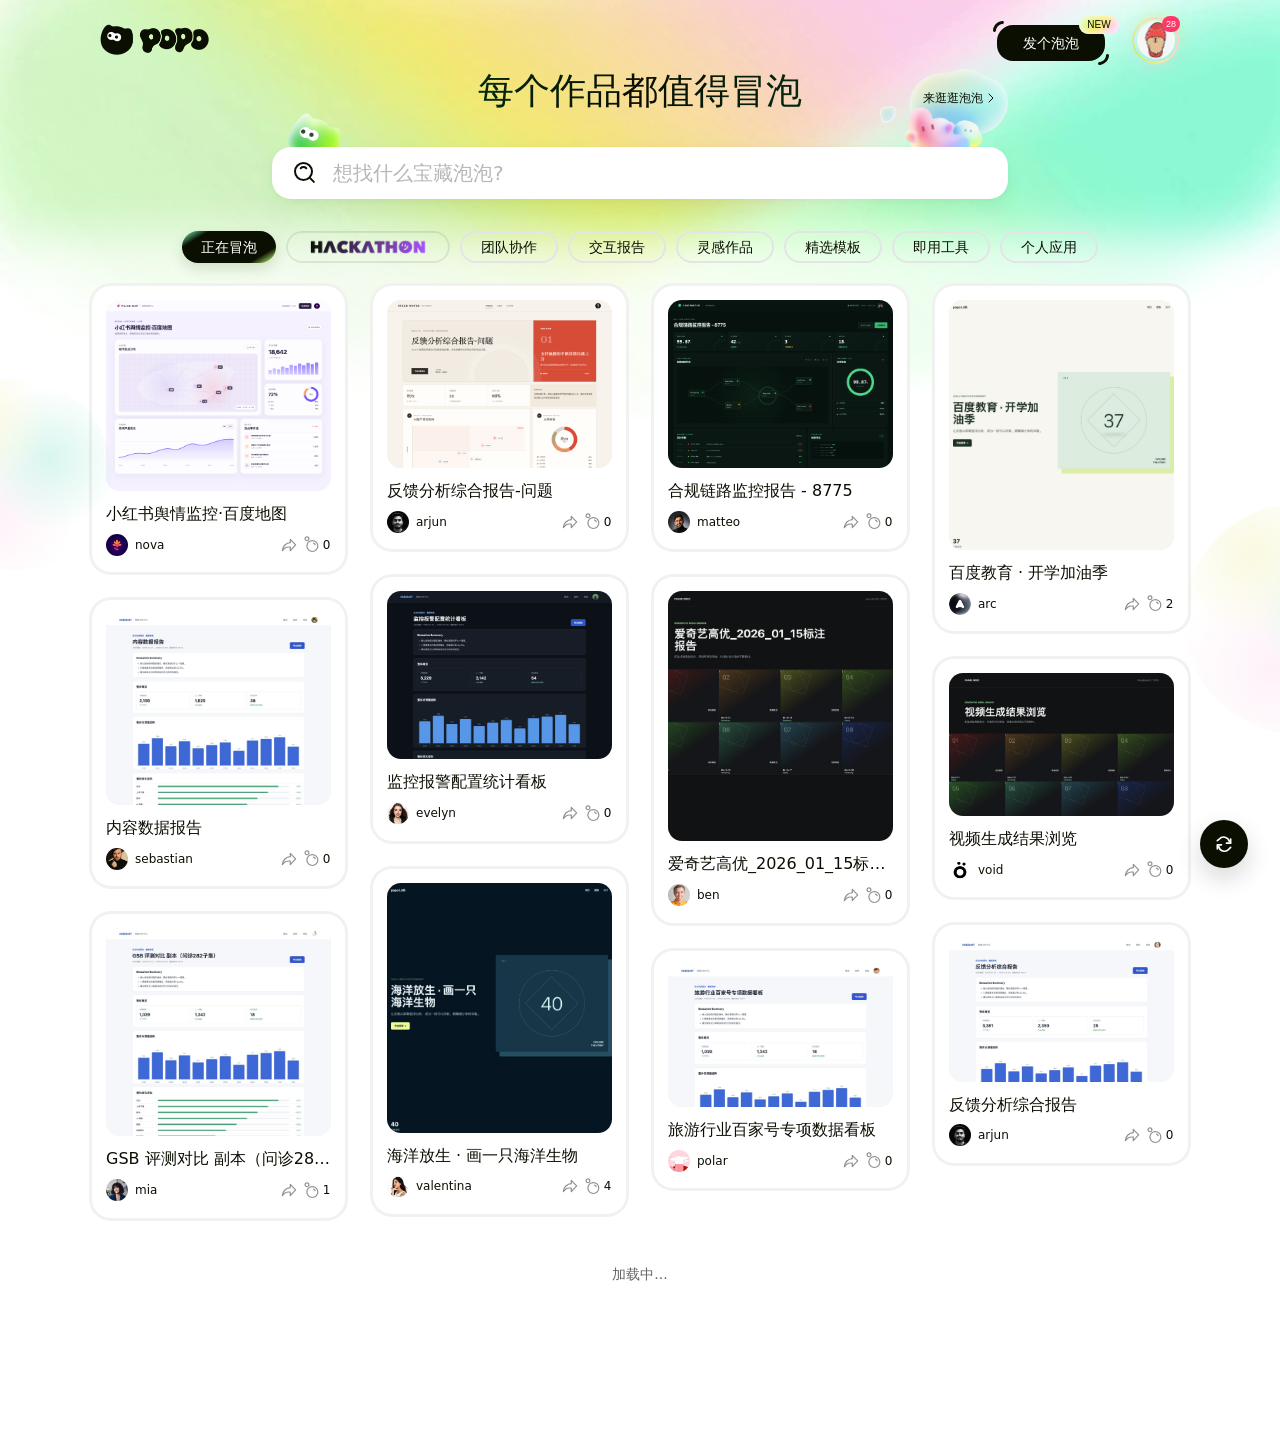
==== demo/index.html @ 98dac0e2 "Publish popo interaction demo" ====
<!doctype html>
<html lang="zh-CN">
  <head>
    <meta charset="UTF-8" />
    <meta name="viewport" content="width=device-width, initial-scale=1.0" />
    <meta name="theme-color" content="#ffffff" />
    <title>popo</title>
    <link rel="icon" type="image/svg+xml" sizes="any" href="./assets/home/popo-avatar.svg?v=1" />
    <link rel="stylesheet" href="./styles.css?v=20260912ct" />
    <link rel="stylesheet" href="./toolbar-final.css?v=20260809aa" />
    <script>
      document.addEventListener('pointerover', function (event) {
        var mailbox = event.target.closest && event.target.closest('.avatar-mailbox-root');
        if (!mailbox || mailbox.contains(event.relatedTarget)) return;
        var frame = mailbox.querySelector('.avatar-mailbox-popover iframe');
        if (frame && frame.contentWindow) {
          frame.contentWindow.postMessage(
            { source: 'popo-inbox-host', action: 'reset-to-messages' },
            location.protocol === 'file:' ? '*' : location.origin
          );
        }
      });
    </script>
  </head>
  <body>
    <div class="home-onboarding-overlay" data-home-onboarding aria-hidden="true" hidden>
      <video
        class="home-onboarding-video"
        data-home-onboarding-video
        src="https://now.bdstatic.com/stash/v1/0b72aae/comate-plus-web/7a0aaaf/popo/onboarding.mp4"
        autoplay
        crossorigin="anonymous"
        muted
        playsinline
        preload="auto"
        disablepictureinpicture
      ></video>
    </div>
    <div class="home-page">
      <div class="hero-aurora" aria-hidden="true">
        <video
          class="aurora-video"
          src="./assets/home/home-bg.mp4"
          poster="./assets/home/home-bg-poster.jpg"
          autoplay
          muted
          loop
          playsinline
        ></video>
        <div class="aurora-fade"></div>
      </div>

      <div class="side-bubbles" aria-hidden="true">
        <div class="aurora-side aurora-side-left"></div>
        <div class="aurora-side aurora-side-right"></div>
      </div>

      <header class="home-topbar">
        <div class="sticky-aurora-layer" aria-hidden="true">
          <video class="sticky-aurora-video" src="./assets/home/home-bg.mp4" poster="./assets/home/home-bg-poster.jpg" autoplay muted loop playsinline></video>
        </div>
        <div class="topbar-inner">
          <button class="brand-button" type="button" aria-label="popo 首页">
            <img src="./assets/home/logo.png" alt="popo" />
          </button>

          <div class="topbar-search" data-search-container="compact"></div>

          <div class="topbar-actions">
            <button class="publish-button" id="publishButton" type="button">
              <img class="corner corner-top" src="./assets/icons/corner-bracket.svg" alt="" />
              <span class="publish-button-label">发个泡泡</span>
              <img class="corner corner-bottom" src="./assets/icons/corner-bracket.svg" alt="" />
              <span class="publish-new-badge" aria-label="新功能">NEW</span>
            </button>
            <div class="topbar-avatar-area avatar-mailbox-root">
              <button class="avatar-button topbar-avatar-link" id="profileButton" type="button" title="个人中心" aria-label="个人中心">
                <span class="topbar-avatar-glow topbar-avatar-glow--playing" aria-hidden="true"><span class="topbar-avatar-glow__halo topbar-avatar-glow__halo--white"></span><span class="topbar-avatar-glow__halo topbar-avatar-glow__halo--pink"></span><span class="topbar-avatar-glow__halo topbar-avatar-glow__halo--yellow"></span></span>
                <span class="avatar-status-ring" aria-hidden="true"></span>
                <img src="./assets/avatars/linyuhang.jpg" alt="linyuhang" />
                <span class="avatar-status-badge" aria-label="28 条未读消息">28</span>
              </button>
              <div class="avatar-mailbox-popover" aria-label="消息通知">
                <iframe src="./inbox-prototype/weekly-default.html?embed=1&amp;v=20260912bj" title="消息通知" loading="eager"></iframe>
              </div>
              <div class="topbar-avatar-guide" data-avatar-guide role="status" hidden>
                <img class="topbar-avatar-guide__bubble" src="./assets/home/avatar-guide/union.png" alt="" aria-hidden="true" />
                <span class="topbar-avatar-guide__text">前往个人中心去查看作品、发布作品吧</span>
                <button class="topbar-avatar-guide__close" type="button" data-close-avatar-guide aria-label="关闭个人中心引导"><span aria-hidden="true"></span></button>
              </div>
            </div>
          </div>
        </div>
      </header>

      <main class="page-main">
        <section class="hero-search" aria-labelledby="pageTitle">
          <h1 id="pageTitle">每个作品都值得冒泡</h1>
          <div data-search-container="hero"></div>
        </section>

        <section class="works-panel" aria-label="作品列表">
          <div class="category-tabs" id="categoryTabs" role="tablist" aria-label="作品分类"></div>
          <div class="works-region" aria-live="polite">
            <div class="masonry" id="worksGrid"></div>
            <div class="empty-state" id="emptyState" hidden><img class="empty-bubble" src="./assets/home/empty-bubble.png" alt="" /><p>这里还没有泡泡</p></div>
            <div class="load-more" id="loadMore" aria-live="polite">加载中...</div>
          </div>
        </section>
      </main>

      <div class="home-floating-actions" aria-label="页面快捷操作">
        <button class="home-floating-action back-to-top" id="backToTop" type="button" title="返回顶部" aria-label="返回顶部">
          <svg viewBox="0 0 24 24" aria-hidden="true"><path d="M12 19V5M5 12l7-7 7 7" /></svg>
        </button>
        <button class="home-floating-action refresh-works" id="refreshWorks" type="button" title="刷新作品" aria-label="刷新作品">
          <svg viewBox="0 0 24 24" aria-hidden="true"><path d="M20 6v5h-5M4 18v-5h5" /><path d="M18.4 9A7 7 0 0 0 6.2 6.2L4 8m16 8-2.2 2.2A7 7 0 0 1 5.6 15" /></svg>
        </button>
      </div>
    </div>

    <div class="route-page" id="routePage" hidden></div>

    <div class="modal-backdrop" id="publishModal" hidden>
      <section class="bubble-compose-dialog" role="dialog" aria-modal="true" aria-labelledby="publishTitle">
        <span class="bubble-compose-export" aria-hidden="true">
          <img class="bubble-compose-export-default" src="./assets/figma-export/bubble-modal-default-render.svg" alt="" />
          <img class="bubble-compose-export-hover" src="./assets/figma-export/bubble-modal-hover-render.svg" alt="" />
        </span>
        <img class="bubble-compose-art" src="./assets/publish/发个泡泡 弹窗背景.svg" alt="" aria-hidden="true" />
        <img class="bubble-compose-copy-art" src="./assets/publish/Union.svg" alt="每个泡泡都值得冒泡，快来吹个泡泡" />
        <span class="bubble-compose-frame" aria-hidden="true">
          <img src="./assets/publish/白色的框.svg" alt="" />
          <span></span>
        </span>
        <button class="bubble-compose-close" type="button" data-close-modal title="关闭" aria-label="关闭"><span aria-hidden="true"></span></button>
        <div class="bubble-compose-content">
          <button class="bubble-drop-zone" type="button" data-bubble-file-trigger aria-label="选择文件或拖入文件">
            <span class="bubble-folder-art" aria-hidden="true">
              <img class="folder-shadow" src="./assets/publish/文件夹投影.svg" alt="" />
              <img class="folder-back" src="./assets/publish/文件夹背面.svg" alt="" />
              <img class="folder-card folder-card-pink" src="./assets/publish/粉色卡片.svg" alt="" />
              <img class="folder-card folder-card-yellow" src="./assets/publish/黄色卡片.svg" alt="" />
              <img class="folder-card folder-card-blue" src="./assets/publish/蓝色卡片.svg" alt="" />
              <img class="folder-card folder-card-purple" src="./assets/publish/紫色卡片.svg" alt="" />
              <img class="folder-cover" src="./assets/publish/文件夹封面.svg" alt="" />
            </span>
            <strong id="publishTitle"><img src="./assets/publish/丢点什么进来吧.svg" alt="丢点什么进来吧" /><img class="bubble-title-mark" src="./assets/publish/泡泡.svg" alt="" aria-hidden="true" /></strong>
            <span class="bubble-drop-copy"><img src="./assets/publish/Excel、文档、图片拖进来，看看它能变成什么样.svg" alt="Excel、文档、图片拖进来，看看它能变成什么样" /></span>
          </button>
          <div class="bubble-prompt-shell">
            <img class="bubble-input-feather" src="./assets/publish/羽毛笔.svg" alt="" aria-hidden="true" />
            <img class="bubble-input-placeholder" src="./assets/publish/一句话也能发个泡泡….svg" alt="" aria-hidden="true" />
            <img class="bubble-input-underline" src="./assets/publish/输入框下划线.svg" alt="" aria-hidden="true" />
            <input id="bubblePrompt" type="text" maxlength="200" placeholder="一句话也能发个泡泡..." autocomplete="off" />
          </div>
          <input id="bubbleFileInput" type="file" hidden multiple accept=".xlsx,.xls,.doc,.docx,.pdf,.png,.jpg,.jpeg,.gif,.webp" />
          <button class="bubble-submit" type="button" data-bubble-submit>
            <img class="bubble-submit-art" src="./assets/publish/按钮.svg" alt="发个泡泡" />
          </button>
          <button class="bubble-other-tools" type="button" data-bubble-other>用别的工具 <span aria-hidden="true">›</span></button>
        </div>
      </section>
    </div>

    <div class="modal-backdrop" id="legacyPublishModal" hidden>
      <section class="publish-dialog" role="dialog" aria-modal="true" aria-labelledby="legacyPublishTitle">
        <button class="modal-close" type="button" data-close-modal title="关闭" aria-label="关闭">×</button>
        <h2 id="legacyPublishTitle">如何在 popo 发布作品？</h2>
        <div class="publish-columns">
          <div class="publish-column">
            <h3><img src="./assets/home/popover/dodo-icon.png" alt="" />在 dodo 发布</h3>
            <ol>
              <li><strong>使用 dodo 生成页面</strong><span>打开 dodo Web 端 <span class="publish-text-link">dodo.baidu-int.com</span> 或 <span class="publish-text-link">如流 dodo 对话</span>，描述你想做的内容，并让它生成 HTML，说得越具体效果越好。</span></li>
              <li><strong>发布到 popo</strong><span>点预览页右上角的「发布到 popo」，几秒钟后就能拿到一条专属链接，可以分享给任何人，也可私密发布，在 popo 中管理自己的灵感和作品。</span></li>
            </ol>
          </div>
          <div class="publish-column publish-comate">
            <h3><img src="./assets/home/popover/comate-icon.png" alt="" />在 Comate 发布</h3>
            <ol>
              <li><strong>下载 Comate 生成页面</strong><span>前往 <span class="publish-text-link">comate.baidu.com/zh/download#ailde</span> 下载安装，给自己配上一位全能搭子。打开 Comate 窗口，让它帮你生成页面。</span></li>
              <li><strong>一键部署到 popo</strong><span>在对话里说句「发布」，或直接敲 /popo 发布，一行命令就能拿到一条专属链接，可以分享给任何人，也可私密发布，在 popo 中管理自己的灵感和作品。</span></li>
            </ol>
          </div>
        </div>
        <p class="publish-dialog-foot">想使用 Dumate、codex 等其他工具发布作品？安装专属 skill <span class="publish-text-link">点我去下载</span>，即可轻松发布！ <span class="publish-text-link">更多介绍戳这里~</span></p>
      </section>
    </div>

    <div class="modal-backdrop" id="detailModal" hidden>
      <section class="detail-dialog" role="dialog" aria-modal="true" aria-labelledby="detailTitle">
        <button class="modal-close" type="button" data-close-modal title="关闭" aria-label="关闭">×</button>
        <img id="detailCover" src="./assets/covers/7188.webp" alt="" />
        <div class="detail-copy">
          <p class="detail-label">作品预览</p>
          <h2 id="detailTitle"></h2>
          <div class="detail-author"><img id="detailAvatar" src="./assets/avatars/nova.jpg" alt="" /><span id="detailOwner"></span></div>
        </div>
      </section>
    </div>

    <div class="modal-backdrop" id="profileModal" hidden>
      <section class="profile-dialog" role="dialog" aria-modal="true" aria-labelledby="profileTitle">
        <button class="modal-close" type="button" data-close-modal title="关闭" aria-label="关闭">×</button>
        <img src="./assets/avatars/linyuhang.jpg" alt="linyuhang" />
        <h2 id="profileTitle">linyuhang</h2>
        <p>个人中心</p>
        <div class="profile-stats"><span><strong>12</strong>作品</span><span><strong>86</strong>获赞</span></div>
      </section>
    </div>

    <div class="home-action-tooltip" id="homeActionTooltip" role="tooltip" data-side="top" aria-hidden="true"></div>
    <div class="toast" id="toast" role="status" aria-live="polite"></div>
    <script src="./app.js?v=20260912ct"></script>
  </body>
</html>
---- demo/styles.css ----
:root {
  --neutral-1: #0a0f02;
  --neutral-2: #3e403c;
  --neutral-3: #656664;
  --neutral-4: #90918e;
  --neutral-5: #b6b8b4;
  --neutral-6: #dfe0de;
  --neutral-7: #f1f2f0;
  --white: #fff;
  --brand: #b8ed6e;
  --brand-light: #dafca9;
  --accent-yellow: #f5eb66;
  --accent-pink: #ffcbe9;
  --page-main-inline: clamp(24px, calc((100vw - 1200px) / 2 + 24px), 144px);
  --works-panel-inline: 24px;
  --work-card-hover-border-bg: linear-gradient(to bottom right, var(--brand), var(--accent-yellow), var(--accent-pink));
  color: var(--neutral-1);
  font-family: Inter, ui-sans-serif, system-ui, -apple-system, BlinkMacSystemFont, "Segoe UI", sans-serif;
  font-synthesis: none;
  letter-spacing: 0;
}

* {
  box-sizing: border-box;
}

html {
  scroll-behavior: smooth;
}

body {
  min-width: 320px;
  margin: 0;
  background: #fff;
}

button,
input {
  font: inherit;
  letter-spacing: 0;
}

button {
  color: inherit;
}

button:not(:disabled) {
  cursor: pointer;
}

[hidden] {
  display: none !important;
}

.home-onboarding-active,
.home-onboarding-active body {
  overflow: hidden;
}

.home-onboarding-overlay {
  position: fixed;
  inset: 0;
  z-index: 80;
  overflow: hidden;
  background: #fff;
  opacity: 1;
  transition: opacity 1500ms cubic-bezier(.16, 1, .3, 1);
}

.home-onboarding-overlay--revealing {
  opacity: 0;
  pointer-events: none;
}

.home-onboarding-video {
  display: block;
  width: 100%;
  height: 100%;
  object-fit: cover;
  background: #fff;
}

.home-onboarding-active .works-panel {
  opacity: 0;
  transform: translate3d(0, 48px, 0);
  transform-origin: top center;
  backface-visibility: hidden;
  will-change: transform, opacity;
}

.home-onboarding-revealing .works-panel {
  animation: home-works-onboarding-push 1100ms cubic-bezier(.16, 1, .3, 1) both;
}

@keyframes home-works-onboarding-push {
  from { opacity: 0; transform: translate3d(0, 48px, 0); }
  to { opacity: 1; transform: translate3d(0, 0, 0); }
}

@media (prefers-reduced-motion: reduce) {
  .home-onboarding-overlay { transition-duration: 1ms; }
  .home-onboarding-revealing .works-panel { animation-duration: 1ms; }
}

.home-page {
  position: relative;
  min-height: 100vh;
  overflow-x: clip;
  background: #fff;
}

.hero-aurora {
  position: absolute;
  inset: 0 0 auto;
  z-index: 0;
  height: 60vh;
  min-height: 500px;
  overflow: hidden;
  pointer-events: none;
}

.aurora-video {
  position: absolute;
  top: -88px;
  left: 50%;
  width: max(1180px, 100vw);
  max-width: none;
  height: auto;
  opacity: 0.94;
  transform: translateX(-50%);
  user-select: none;
}

.aurora-fade {
  position: absolute;
  inset: auto 0 0;
  height: 28%;
  background: linear-gradient(to bottom, transparent, white);
}

.side-bubbles {
  position: fixed;
  inset: 0;
  z-index: 1;
  overflow: hidden;
  pointer-events: none;
}

.aurora-side {
  position: absolute;
  border-radius: 50%;
  opacity: 0.22;
  background:
    radial-gradient(circle at 30% 22%, rgba(228, 224, 96, 0.88) 0%, transparent 34%),
    radial-gradient(circle at 68% 42%, rgba(36, 205, 158, 0.8) 0%, transparent 42%),
    radial-gradient(circle at 38% 72%, rgba(248, 150, 200, 0.58) 0%, transparent 44%);
}

.aurora-side-left {
  top: 42%;
  left: 0;
  width: 15vw;
  height: 15vw;
  transform: translateX(-42%);
}

.aurora-side-right {
  top: 56%;
  right: 0;
  width: 18vw;
  height: 18vw;
  transform: translateX(58%);
}

.home-topbar {
  position: sticky;
  top: 0;
  z-index: 40;
  width: 100%;
  border-bottom: 1px solid transparent;
  background: transparent;
}

.sticky-aurora-layer {
  position: absolute;
  inset: 0;
  z-index: 0;
  overflow: hidden;
  opacity: 0;
}

.sticky-aurora-video {
  position: absolute;
  top: -320px;
  left: 50%;
  width: max(1180px, 100vw);
  max-width: none;
  height: auto;
  opacity: 0.32;
  transform: translateX(-50%);
}

.topbar-inner {
  position: relative;
  z-index: 1;
  display: flex;
  width: 100%;
  height: 80px;
  align-items: center;
  gap: 24px;
  padding: 0 100px;
}

.brand-button {
  display: flex;
  flex-shrink: 0;
  align-items: center;
  padding: 0;
  border: 0;
  background: transparent;
}

.brand-button img {
  display: block;
  width: auto;
  height: 32px;
}

.topbar-search {
  display: flex;
  min-width: 0;
  flex: 1;
  justify-content: flex-end;
  padding: 0 12px 0 24px;
  opacity: 0;
  pointer-events: none;
}

.topbar-search .search-shell {
  width: min(400px, 100%);
}

.topbar-actions {
  display: flex;
  flex-shrink: 0;
  align-items: center;
  gap: 12px;
  margin-left: auto;
}

.publish-button {
  position: relative;
  display: inline-flex;
  width: 126px;
  height: 49px;
  flex: 0 0 126px;
  align-items: center;
  justify-content: center;
  margin: 0;
  padding: 0;
  border: 0;
  border-radius: 0;
  background: transparent;
  color: #fff;
  font-family: "PingFang SC", "Microsoft YaHei", sans-serif;
  transition: transform 180ms ease;
}

.publish-button::before {
  position: absolute;
  top: 9px;
  left: 4px;
  width: 108px;
  height: 36px;
  border-radius: 16px;
  background: #0a0f02;
  content: "";
  transition: background 180ms ease;
}

.publish-button-label {
  position: absolute;
  top: 9px;
  left: 4px;
  z-index: 1;
  display: flex;
  width: 108px;
  height: 36px;
  align-items: center;
  justify-content: center;
  font-size: 14px;
  font-weight: 400;
  line-height: 20px;
  white-space: nowrap;
}

.publish-button:hover {
  transform: scale(1.05);
}

.publish-button:hover::before { background: #181c13; }

.publish-button:active {
  transform: scale(0.95);
}

.corner {
  position: absolute;
  width: 11px;
  height: 11px;
  pointer-events: none;
}

.corner-top {
  top: 5px;
  left: 0;
}

.corner-bottom {
  top: 38px;
  left: 105px;
  transform: rotate(180deg);
}

.publish-new-badge {
  position: absolute;
  top: 0;
  left: 86px;
  z-index: 2;
  display: flex;
  width: 40px;
  height: 18px;
  align-items: center;
  justify-content: center;
  border-radius: 9px;
  background: linear-gradient(129.3deg, #d7fba3 8.79%, #f5eb66 49.9%, #ffcbe9 79.74%);
  box-shadow: inset 0 0 8px rgba(255, 255, 255, 1);
  color: #0a0f02;
  font-family: "PingFang SC", "Microsoft YaHei", sans-serif;
  font-size: 10px;
  font-weight: 400;
  line-height: 14px;
  letter-spacing: 0;
  pointer-events: none;
}

.topbar-avatar-area {
  position: relative;
  display: flex;
  width: 49px;
  height: 49px;
  align-items: center;
  justify-content: center;
}

.avatar-button,
.topbar-avatar-link {
  position: relative;
  display: inline-flex;
  width: 49px;
  height: 49px;
  align-items: center;
  justify-content: center;
  padding: 0;
  border: 0;
  border-radius: 50%;
  background: transparent;
  isolation: isolate;
  transition: transform 180ms ease;
}

.avatar-button:hover {
  transform: scale(1.05);
}

.avatar-button img {
  position: absolute;
  top: 5.5px;
  left: 5.5px;
  z-index: 1;
  width: 38px;
  height: 38px;
  border-radius: 50%;
  object-fit: cover;
}

.topbar-avatar-glow,
.topbar-avatar-glow::before,
.topbar-avatar-glow__halo,
.topbar-avatar-glow__halo::after {
  position: absolute;
  border-radius: inherit;
  pointer-events: none;
}

.topbar-avatar-glow {
  top: 1px;
  left: 1px;
  width: 47px;
  height: 47px;
}

.topbar-avatar-glow::before,
.topbar-avatar-glow__halo,
.topbar-avatar-glow__halo::after { inset: 0; }

.topbar-avatar-glow::before,
.topbar-avatar-glow__halo::after {
  border: 2px solid transparent;
  background: conic-gradient(from 253.78deg at 48.73% 50.4%, #ffcbe9 -62.07deg, #ffcbe9 13.53deg, #f5eb66 143.82deg, #ffcbe9 297.93deg, #ffcbe9 373.53deg) border-box;
  content: "";
  transform-origin: center;
  mask-image: linear-gradient(#000, #000), linear-gradient(#000, #000);
  mask-clip: padding-box, border-box;
  mask-composite: exclude;
  -webkit-mask-image: linear-gradient(#000, #000), linear-gradient(#000, #000);
  -webkit-mask-clip: padding-box, border-box;
  -webkit-mask-composite: xor;
}

.topbar-avatar-glow--playing::before,
.topbar-avatar-glow--playing .topbar-avatar-glow__halo::after { animation: topbar-avatar-glow-spin 2s linear infinite; }
.topbar-avatar-glow__halo { opacity: .86; }
.topbar-avatar-glow__halo::after { inset: -1px; }
.topbar-avatar-glow__halo--white { filter: blur(9px); }
.topbar-avatar-glow__halo--pink { filter: blur(4.5px); }
.topbar-avatar-glow__halo--pink::after { background: conic-gradient(from 253.78deg at 48.73% 50.4%, transparent 170deg, #ffcbe9 286deg, transparent 354deg) border-box; }
.topbar-avatar-glow__halo--yellow { filter: blur(3.5px); }
.topbar-avatar-glow__halo--yellow::after { background: conic-gradient(from 253.78deg at 48.73% 50.4%, transparent 40deg, #f5eb66 144deg, transparent 230deg) border-box; }

@keyframes topbar-avatar-glow-spin { to { transform: rotate(1turn); } }

.avatar-status-ring {
  position: absolute;
  top: 1px;
  left: 1px;
  z-index: 2;
  width: 47px;
  height: 47px;
  border-radius: 50%;
  background: conic-gradient(
    from 90deg,
    #ffcae9 0deg,
    #ffcae9 13.5275deg,
    #ffe599 71.7608deg,
    #bbf566 143.823deg,
    #ffe599 240.574deg,
    #ffcae9 297.927deg,
    #ffcae9 360deg
  );
  pointer-events: none;
  -webkit-mask: radial-gradient(farthest-side, transparent calc(100% - 2px), #000 calc(100% - 2px));
  mask: radial-gradient(farthest-side, transparent calc(100% - 2px), #000 calc(100% - 2px));
}

.avatar-status-badge {
  position: absolute;
  top: 0;
  left: 31px;
  z-index: 3;
  display: inline-flex;
  width: 18px;
  height: 16px;
  align-items: center;
  justify-content: center;
  border-radius: 999px;
  background: #ff386a;
  color: #fff;
  font-family: "PingFang SC", "Microsoft YaHei", sans-serif;
  font-size: 9px;
  font-weight: 400;
  line-height: 16px;
  letter-spacing: 0;
  pointer-events: none;
}

.avatar-mailbox-root {
  position: relative;
  z-index: 81;
}

/* 头像与浮层间的透明 Hover 桥。必须挂在头像容器上，避免被浮层的
   overflow:hidden 裁掉；横向加宽，覆盖从头像移向浮层的自然斜向轨迹。 */
.avatar-mailbox-root::after {
  position: absolute;
  top: 100%;
  right: -24px;
  z-index: 81;
  width: 104px;
  height: 5px;
  content: "";
  background: transparent;
}

.avatar-mailbox-popover {
  position: absolute;
  top: calc(100% + 4px);
  right: 0;
  z-index: 82;
  width: min(432px, calc(100vw - 16px));
  height: min(600px, calc(100vh - 78px));
  visibility: hidden;
  opacity: 0;
  overflow: hidden;
  border-radius: 24px;
  box-shadow: 0 18px 50px -18px rgba(20, 30, 10, .18), 0 2px 8px rgba(20, 30, 10, .05);
  transform: translateY(-8px) scale(.975);
  transform-origin: 100% 0;
  pointer-events: none;
  transition: opacity 190ms ease, transform 240ms cubic-bezier(.16, 1, .3, 1), visibility 190ms;
}

.avatar-mailbox-popover iframe {
  display: block;
  width: 100%;
  height: 100%;
  border: 0;
  background: transparent;
}

.avatar-mailbox-root:hover .avatar-mailbox-popover,
.avatar-mailbox-root:focus-within .avatar-mailbox-popover {
  visibility: visible;
  opacity: 1;
  transform: none;
  pointer-events: auto;
}

.avatar-mailbox-root:hover .topbar-avatar-glow,
.avatar-mailbox-root:hover .avatar-status-ring,
.avatar-mailbox-root:hover .avatar-status-badge,
.avatar-mailbox-root:focus-within .topbar-avatar-glow,
.avatar-mailbox-root:focus-within .avatar-status-ring,
.avatar-mailbox-root:focus-within .avatar-status-badge {
  opacity: 0;
}

.topbar-avatar-glow,
.avatar-status-ring,
.avatar-status-badge { transition: opacity 150ms ease; }

.topbar-avatar-guide {
  position: absolute;
  top: 56px;
  left: -74px;
  z-index: 20;
  width: 190px;
  height: 94px;
  color: #3e403c;
  animation: topbar-avatar-guide-in 380ms cubic-bezier(.34, 1.2, .64, 1) both;
}
.topbar-avatar-guide__bubble { position: absolute; inset: 0; width: 190px; height: 94px; pointer-events: none; user-select: none; }
.topbar-avatar-guide__text { position: absolute; top: 27px; left: 22px; z-index: 1; width: 137px; font-size: 14px; line-height: 19.6px; }
.topbar-avatar-guide__close { position: absolute; top: 0; left: 166px; z-index: 2; display: flex; width: 24px; height: 24px; align-items: center; justify-content: center; padding: 0; border: 0; border-radius: 50%; background: linear-gradient(118.8deg, #b8ed6e -1.8%, #f5eb66 62.83%, #ffcbe9 109.74%); box-shadow: inset 0 2px 12px rgba(255, 255, 255, .62), 0 2px 8px rgba(184, 237, 110, .28); }
.topbar-avatar-guide__close span,
.topbar-avatar-guide__close span::after { position: absolute; width: 12px; height: 2px; border-radius: 99px; background: #3e403c; content: ""; }
.topbar-avatar-guide__close span { transform: rotate(45deg); }
.topbar-avatar-guide__close span::after { transform: rotate(90deg); }
@keyframes topbar-avatar-guide-in { from { opacity: 0; transform: translateY(6px) scale(.93); } to { opacity: 1; transform: none; } }

@media (max-width: 1535px) { .topbar-avatar-guide { left: -104px; } }
@media (max-width: 1279px) { .topbar-avatar-guide { left: -128px; } }

@media (max-width: 640px) {
  .avatar-mailbox-popover {
    position: fixed;
    top: 66px;
    right: 8px;
    width: calc(100vw - 16px);
    height: min(600px, calc(100vh - 78px));
  }
}

.home-is-sticky .home-topbar {
  background: #fff;
}

.home-is-sticky .sticky-aurora-layer,
.home-is-sticky .topbar-search {
  opacity: 1;
}

.home-is-sticky .topbar-search {
  pointer-events: auto;
}

.home-is-sticky .hero-aurora,
.home-is-sticky .hero-search {
  opacity: 0;
  pointer-events: none;
}

.home-topbar,
.sticky-aurora-layer,
.topbar-search,
.hero-aurora,
.hero-search { transition: none !important; }

.page-main {
  position: relative;
  width: 100%;
  max-width: 2048px;
  margin: -8px auto 0;
  padding: 0 var(--page-main-inline) 96px;
}

.hero-search {
  position: relative;
  z-index: 2;
  display: flex;
  min-height: 116px;
  max-width: 736px;
  margin: 0 auto;
  flex-direction: column;
  align-items: center;
}

.hero-search h1 {
  margin: 0;
  color: transparent;
  background: linear-gradient(90deg, #003a16 -32%, #0a0f02 50%, #003a16 132%);
  background-clip: text;
  font-size: 36px;
  font-weight: 600;
  line-height: 1;
  text-align: center;
}

.hero-search > [data-search-container] {
  width: 100%;
}

.search-shell {
  position: relative;
}

.search-shell.hero {
  padding-top: 38px;
}

.hero .search-control {
  transition: transform 180ms ease;
}

.hero .search-control:hover,
.hero .search-control:focus-within {
  transform: scale(1.008);
}

.search-ip {
  position: absolute;
  width: auto;
  pointer-events: none;
  user-select: none;
}

.search-left-character {
  position: absolute;
  top: -1px;
  left: 0;
  z-index: 0;
  width: 73px;
  height: 62.3px;
  pointer-events: none;
  user-select: none;
}

.search-ip-group {
  position: absolute;
  top: -40px;
  right: 0;
  z-index: 2;
  width: 129px;
  height: 91px;
  overflow: visible;
}

.search-entry-button {
  position: absolute;
  top: 0;
  right: 0;
  z-index: 0;
  width: 129px;
  height: 70px;
  padding: 0;
  border: 0;
  background: url("./assets/home/search-entry-persistent.png") center / 129px 70px no-repeat;
  cursor: pointer;
  transform-origin: 72% 45%;
  transition: transform 260ms cubic-bezier(0.2, 0.8, 0.2, 1);
  will-change: transform;
}

.search-entry-copy {
  position: absolute;
  top: 19px;
  left: 44px;
  display: inline-flex;
  height: 20px;
  align-items: center;
  gap: 0;
  color: #0a0f02;
  font-family: "PingFang SC", "Microsoft YaHei", sans-serif;
  font-size: 12px;
  font-weight: 400;
  line-height: 20px;
  letter-spacing: 0;
  white-space: nowrap;
}

.search-entry-arrow {
  display: block;
  width: 16px;
  height: 16px;
  flex: 0 0 16px;
}

.search-entry-button:focus-visible {
  outline: none;
}

.search-ip-one {
  right: 36px;
  top: 31px;
  z-index: 2;
  width: 72px;
  height: 69px;
  transform-origin: 58% 70%;
  transition: transform 260ms cubic-bezier(0.2, 0.8, 0.2, 1);
  will-change: transform;
}

.search-ip-two {
  right: 15px;
  top: 37px;
  z-index: 1;
  width: 58px;
  height: 56px;
  transform-origin: 42% 70%;
  transition: transform 260ms cubic-bezier(0.2, 0.8, 0.2, 1);
  will-change: transform;
}

.search-ip-group:hover .search-entry-button,
.search-ip-group:focus-within .search-entry-button {
  transform: scale(1.035);
}

.search-ip-group:hover .search-ip-one,
.search-ip-group:focus-within .search-ip-one {
  transform: translateX(-4px) scale(1.055);
}

.search-ip-group:hover .search-ip-two,
.search-ip-group:focus-within .search-ip-two {
  transform: translateX(4px) scale(1.055);
}

.search-control {
  position: relative;
  z-index: 3;
  display: flex;
  align-items: center;
  border: 1px solid rgba(255, 255, 255, 0.8);
  background: #fff;
  box-shadow: 0 8px 18px rgba(50, 82, 5, 0.06), 0 2px 8px rgba(50, 82, 5, 0.04);
}

.hero .search-control {
  height: 52px;
  padding: 0 20px;
  border-radius: 19px;
}

.compact .search-control {
  height: 32px;
  padding: 0 16px;
  border-color: var(--neutral-7);
  border-radius: 11px;
}

.search-icon {
  flex: 0 0 auto;
}

.hero .search-icon {
  width: 24px;
  height: 24px;
  margin-right: 16px;
}

.compact .search-icon {
  width: 16px;
  height: 16px;
  margin-right: 12px;
}

.search-control input {
  min-width: 0;
  width: 100%;
  padding: 0;
  border: 0;
  outline: 0;
  background: transparent;
  color: var(--neutral-1);
  font-weight: 500;
}

.hero .search-control input {
  font-size: 20px;
}

.compact .search-control input {
  font-size: 14px;
}

.search-control input::placeholder {
  color: var(--neutral-5);
}

.search-control input::-webkit-search-cancel-button {
  display: none;
}

.search-clear {
  display: block;
  width: 20px;
  height: 20px;
  flex: 0 0 auto;
  padding: 0;
  border: 0;
  background: currentColor;
  color: var(--neutral-3);
  font-size: 0;
  -webkit-mask: url("./assets/icons/search-close.svg") center / 20px 20px no-repeat;
  mask: url("./assets/icons/search-close.svg") center / 20px 20px no-repeat;
}

.works-panel {
  position: relative;
  isolation: isolate;
  margin-top: 36px;
  padding: 32px var(--works-panel-inline);
  border-radius: 40px;
}

.works-panel::before {
  position: absolute;
  inset-block: 0;
  left: 50%;
  width: 100vw;
  border-radius: 60px;
  background: rgba(255, 255, 255, 0.75);
  filter: blur(24px);
  content: "";
  transform: translateX(-50%) translateZ(0);
}

.works-panel > * {
  position: relative;
  z-index: 2;
}

.category-tabs {
  display: flex;
  flex-wrap: wrap;
  align-items: center;
  justify-content: center;
  gap: 9.6px;
  margin-top: -36px;
}

.category-tab {
  display: flex;
  height: 32px;
  align-items: center;
  justify-content: center;
  padding: 0 19.2px;
  border: 2px solid #e4e4e7;
  border-radius: 9999px;
  background: transparent;
  color: var(--neutral-1);
  font-size: 14.4px;
  font-weight: 400;
  transition: border-color 200ms ease-out, transform 200ms ease-out, box-shadow 200ms ease-out;
}

.category-tab:hover {
  border-color: #d4d4d8;
  transform: scale(1.035);
}

.category-tab[aria-selected="true"] {
  border: 0;
  background: linear-gradient(149deg, #7cf0af 1.7%, #0a0f02 18.8%, #0a0f02 81.3%, #b3ed6d 96.6%);
  color: #fff;
  box-shadow: 0 6px 14px rgba(50, 82, 5, 0.16);
}

.category-tab[aria-selected="true"]:hover {
  box-shadow: 0 8px 18px rgba(50, 82, 5, 0.2);
}

.category-tab:active {
  transform: scale(0.95);
}

.category-tab:focus-visible,
.icon-button:focus-visible {
  outline: 2px solid var(--neutral-1);
  outline-offset: 2px;
}

.category-tab-hackathon {
  position: relative;
  display: none;
  width: auto;
  min-width: 0;
  height: 32px;
  aspect-ratio: 185 / 36;
  padding: 0;
  overflow: hidden;
  border: 0;
  border-radius: 9999px;
  background: transparent;
}
.category-tab-hackathon img {
  position: absolute;
  inset: 0;
  width: 100%;
  height: 100%;
  transform: none;
}
.category-tab-hackathon .hackathon-hover,
.category-tab-hackathon .hackathon-active { visibility: hidden; }
.category-tab-hackathon:hover .hackathon-default { visibility: hidden; }
.category-tab-hackathon:hover .hackathon-hover { visibility: visible; }
.category-tab-hackathon[aria-selected="true"] {
  border: 0;
  background: transparent;
  box-shadow: none;
}
.category-tab-hackathon[aria-selected="true"] .hackathon-default,
.category-tab-hackathon[aria-selected="true"] .hackathon-hover { visibility: hidden; }
.category-tab-hackathon[aria-selected="true"] .hackathon-active {
  visibility: visible;
}

@media (min-width: 640px) {
  .category-tab-hackathon { display: flex; }
}

.works-region {
  margin-top: 20px;
}

.masonry {
  position: relative;
  width: 100%;
  min-height: 1px;
}

.masonry:not([data-layout-ready="true"]) .work-card {
  visibility: hidden;
}

.work-card {
  position: absolute;
  display: block;
  margin: 0;
  overflow: hidden;
  break-inside: avoid;
  border: 3.6px solid transparent;
  border-radius: 22px;
  background: linear-gradient(#fff, #fff) padding-box, linear-gradient(var(--neutral-7), var(--neutral-7)) border-box;
  transition: box-shadow 300ms ease-out, transform 300ms ease-out, background 300ms ease-out;
}

.work-card:hover,
.work-card.share-open {
  background: linear-gradient(#fff, #fff) padding-box, var(--work-card-hover-border-bg) border-box;
  box-shadow: 0 12px 28px rgba(10, 15, 2, 0.1);
  transform: scale(1.008);
}

.work-card:active {
  transform: scale(0.992);
}

.work-card-inner {
  padding: 14px;
}

.work-link {
  display: block;
  width: 100%;
  padding: 0;
  border: 0;
  background: transparent;
  text-align: left;
}

.cover-frame {
  position: relative;
  width: 100%;
  overflow: hidden;
  border-radius: 14px;
  background: #f4f4f5;
}

.cover-frame img {
  display: block;
  width: 100%;
  height: 100%;
  object-fit: cover;
  object-position: top;
  transition: transform 320ms ease;
}

.work-card:hover .cover-frame img {
  transform: none;
}

.work-title {
  overflow: hidden;
  margin: 12px 0 0;
  color: var(--neutral-1);
  font-size: 16px;
  font-weight: 500;
  line-height: 22.4px;
  text-overflow: ellipsis;
  white-space: nowrap;
}

.work-meta {
  display: flex;
  align-items: center;
  justify-content: space-between;
  margin-top: 6px;
}

.work-owner {
  display: flex;
  min-width: 0;
  align-items: center;
  gap: 7px;
}

.work-owner img {
  width: 22px;
  height: 22px;
  flex: 0 0 auto;
  border-radius: 50%;
  object-fit: cover;
}

.work-owner span {
  overflow: hidden;
  font-size: 12px;
  font-weight: 500;
  text-overflow: ellipsis;
  white-space: nowrap;
}

.work-actions {
  position: relative;
  display: flex;
  flex: 0 0 auto;
  align-items: center;
  margin-left: 6px;
}

.icon-button {
  position: relative;
  display: inline-flex;
  align-items: center;
  justify-content: center;
  border: 0;
  border-radius: 9999px;
  background: transparent;
  color: var(--neutral-3);
  font-size: 12px;
  transition: transform 200ms ease;
}

.icon-button:active {
  transform: scale(0.95);
}

.share-button {
  padding: 5px 7px;
}

.like-button {
  color: var(--neutral-1);
  gap: 3.5px;
  margin-right: -7px;
  padding: 5px 0 5px 4px;
}

.work-actions > * + * {
  margin-left: -5px;
}

.home-action-tooltip-anchor,
.share-icon-wrap {
  position: relative;
  display: inline-flex;
  flex-shrink: 0;
  align-items: center;
  justify-content: center;
}

.share-icon-wrap {
  width: 16px;
  height: 16px;
}
.share-icon-wrap { transform: translateX(2px); }
.share-icon-frame {
  display: inline-flex;
  width: 16px;
  height: 16px;
  align-items: center;
  justify-content: center;
  transition: transform 200ms ease;
  transform: translateX(-2px);
}

.home-action-icon {
  display: block;
  width: 100%;
  height: 100%;
}

.home-action-icon-active { display: none; }
.share-button:hover .share-icon-frame,
.share-button:active .share-icon-frame,
.share-open .share-button .share-icon-frame { transform: translateX(-2px) scale(1.1); }
.share-button:hover .home-action-icon-default,
.share-button:active .home-action-icon-default,
.share-open .share-button .home-action-icon-default,
.like-button:hover .home-action-icon-default,
.like-button:active .home-action-icon-default,
.like-button.liked .home-action-icon-default { display: none; }
.share-button:hover .home-action-icon-active,
.share-button:active .home-action-icon-active,
.share-open .share-button .home-action-icon-active,
.like-button:hover .home-action-icon-active,
.like-button:active .home-action-icon-active,
.like-button.liked .home-action-icon-active { display: block; }
.like-icon-wrap { width: 16px; height: 17px; }
.like-icon-frame {
  display: inline-flex;
  width: 16px;
  height: 17px;
  align-items: center;
  justify-content: center;
  transition: transform 200ms ease;
  transform-origin: center;
}
.like-button:hover .like-icon-frame { transform: scale(1.1); }
.like-button.liked .like-icon-frame { animation: latest-like-pop 350ms ease-out both; }
.like-button.liked .like-icon-wrap::after { position: absolute; inset: 0; z-index: -1; border-radius: 50%; background: var(--brand-light); content: ""; animation: latest-like-burst 500ms ease-out both; }
.like-count { min-width: 2ch; color: var(--neutral-1); text-align: left; font-variant-numeric: tabular-nums; }
@keyframes latest-like-pop { 0% { transform: scale(.6); } 55% { transform: scale(1.4); } 100% { transform: scale(1); } }
@keyframes latest-like-burst { from { opacity: .55; transform: scale(.4); } to { opacity: 0; transform: scale(2.2); } }

.home-action-tooltip {
  position: fixed;
  z-index: 9999;
  width: max-content;
  max-width: calc(100vw - 24px);
  padding: 5px 8px;
  border-radius: 4px;
  background: var(--neutral-1);
  color: var(--white);
  font-size: 12px;
  font-weight: 400;
  line-height: 16px;
  opacity: 0;
  outline: none;
  pointer-events: none;
  transform: translateY(2px);
  transition: opacity 120ms ease-out, transform 120ms ease-out;
  user-select: none;
  visibility: hidden;
}

.home-action-tooltip::after {
  position: absolute;
  left: 50%;
  width: 0;
  height: 0;
  border-right: 5px solid transparent;
  border-left: 5px solid transparent;
  content: "";
  transform: translateX(-50%);
}

.home-action-tooltip[data-side="top"]::after {
  top: 100%;
  border-top: 4px solid var(--neutral-1);
}

.home-action-tooltip[data-side="bottom"]::after {
  bottom: 100%;
  border-bottom: 4px solid var(--neutral-1);
}

.home-action-tooltip[data-open="measuring"] {
  display: block;
  visibility: hidden;
}

.home-action-tooltip[data-open="true"] {
  opacity: 0.98;
  transform: none;
  visibility: visible;
}

.like-button.liked {
  color: #609714;
}

.share-menu {
  position: absolute;
  right: 0;
  bottom: 34px;
  z-index: 12;
  width: 126px;
  padding: 6px;
  border: 1px solid var(--neutral-7);
  border-radius: 12px;
  background: #fff;
  box-shadow: 0 12px 30px rgba(10, 15, 2, 0.16);
}

.share-menu button {
  width: 100%;
  height: 34px;
  padding: 0 8px;
  border: 0;
  border-radius: 8px;
  background: transparent;
  font-size: 12px;
  text-align: left;
}

.share-menu button:hover {
  background: #f7f7f6;
}

.load-more {
  display: flex;
  min-height: 80px;
  align-items: center;
  justify-content: center;
  padding-top: 28px;
  color: var(--neutral-3);
  font-size: 14px;
  font-weight: 500;
}

.empty-state {
  padding: 96px 20px;
  text-align: center;
}

.empty-bubble {
  display: block;
  width: 60px;
  height: 60px;
  margin: 0 auto 12px;
  animation: latest-empty-float 3s ease-in-out infinite;
}

.empty-state p {
  margin: 0;
  color: var(--neutral-3);
  font-size: 14px;
}

@keyframes latest-empty-float { 50% { transform: translateY(-8px); } }

.home-floating-actions {
  position: fixed;
  right: 32px;
  bottom: 32px;
  z-index: 30;
  display: flex;
  flex-direction: column;
  gap: 12px;
  align-items: center;
}

.home-floating-action {
  display: flex;
  width: 48px;
  height: 48px;
  align-items: center;
  justify-content: center;
  border: 0;
  border-radius: 50%;
  background: var(--neutral-1);
  color: #fff;
  box-shadow: 0 10px 24px rgba(10, 15, 2, .16);
  cursor: pointer;
  transition: opacity 180ms ease, transform 180ms ease, background-color 180ms ease;
}

.home-floating-action svg {
  width: 20px;
  height: 20px;
  fill: none;
  stroke: currentColor;
  stroke-width: 2;
  stroke-linecap: round;
  stroke-linejoin: round;
}

.home-floating-action:hover { background: #30312F; }
.home-floating-action:focus-visible { outline: 2px solid #fff; outline-offset: 3px; }
.home-floating-action:active { transform: scale(.94); }

.back-to-top {
  opacity: 0;
  pointer-events: none;
  transform: scale(.8);
}

.back-to-top.visible {
  opacity: 1;
  pointer-events: auto;
  transform: scale(1);
}

.modal-backdrop {
  position: fixed;
  inset: 0;
  z-index: 100;
  display: flex;
  align-items: center;
  justify-content: center;
  padding: 24px;
  background: rgba(0, 0, 0, 0.4);
  backdrop-filter: blur(5px);
}

.publish-dialog,
.detail-dialog,
.profile-dialog {
  position: relative;
  border-radius: 16px;
  background: #fff;
  box-shadow: 0 28px 80px rgba(10, 15, 2, 0.2);
}

.modal-close {
  position: absolute;
  top: 14px;
  right: 14px;
  z-index: 4;
  display: flex;
  width: 32px;
  height: 32px;
  align-items: center;
  justify-content: center;
  padding: 0 0 2px;
  border: 0;
  border-radius: 50%;
  background: var(--neutral-1);
  color: #fff;
  font-size: 23px;
  line-height: 1;
}

.publish-dialog {
  width: min(1002px, 92vw);
  height: min(574px, calc(100vh - 48px));
  padding: 64px 40px 24px;
  background: transparent url("./assets/home/popover/popover-bg.png") center / cover no-repeat;
  box-shadow: none;
}

#publishModal {
  backdrop-filter: none;
}

.publish-dialog .modal-close {
  top: 41px;
  right: -24px;
  padding: 0;
  font-size: 0;
}

.publish-dialog .modal-close::before,
.publish-dialog .modal-close::after {
  position: absolute;
  width: 10px;
  height: 1.5px;
  border-radius: 99px;
  background: #fff;
  content: "";
}

.publish-dialog .modal-close::before {
  transform: rotate(45deg);
}

.publish-dialog .modal-close::after {
  transform: rotate(-45deg);
}

.publish-dialog h2 {
  margin: 0;
  font-size: 28px;
  font-weight: 600;
  text-align: center;
}

.publish-columns {
  display: grid;
  grid-template-columns: repeat(2, minmax(0, 1fr));
  gap: 24px;
  margin-top: 20px;
}

.publish-column {
  padding: 0 24px 24px;
  border: 0;
  background: transparent;
}

.publish-column h3 {
  display: flex;
  align-items: center;
  gap: 10px;
  height: 82px;
  margin: 0;
  font-size: 18px;
  font-weight: 500;
}

.publish-column h3 img { width: auto; height: 32px; }

.publish-column ol {
  margin: 0;
  padding: 0;
  list-style: none;
  counter-reset: steps;
}

.publish-column li {
  position: relative;
  margin-bottom: 26px;
  counter-increment: steps;
}

.publish-column li:last-child { margin-bottom: 0; }

.publish-dialog-foot {
  position: absolute;
  right: 40px;
  bottom: 45px;
  left: 40px;
  margin: 0;
  font-size: 14px;
  text-align: center;
}

.publish-text-link {
  color: #629915;
  font-weight: 500;
  text-decoration: underline;
}

.publish-column li::before {
  position: absolute;
  top: 0;
  left: 0;
  display: flex;
  width: 20px;
  height: 20px;
  align-items: center;
  justify-content: center;
  border-radius: 50%;
  background: var(--neutral-1);
  color: var(--brand);
  content: counter(steps);
  font-size: 12px;
  font-weight: 600;
}

.publish-column li strong,
.publish-column li span {
  display: block;
}

.publish-column li strong {
  min-height: 20px;
  margin-bottom: 10px;
  padding-left: 32px;
  font-size: 16px;
  font-weight: 600;
}

.publish-column li span {
  color: var(--neutral-2);
  font-size: 14px;
  line-height: 19.6px;
}

.detail-dialog {
  display: grid;
  width: min(980px, 92vw);
  max-height: 86vh;
  grid-template-columns: minmax(0, 1.55fr) minmax(260px, 0.8fr);
  overflow: hidden;
}

.detail-dialog > img {
  display: block;
  width: 100%;
  height: min(70vh, 650px);
  background: #f4f4f5;
  object-fit: contain;
}

.detail-copy {
  display: flex;
  flex-direction: column;
  justify-content: center;
  padding: 44px 34px;
}

.detail-label {
  margin: 0 0 10px;
  color: #629915;
  font-size: 12px;
  font-weight: 700;
}

.detail-copy h2 {
  margin: 0;
  font-size: 25px;
  line-height: 1.3;
}

.detail-author {
  display: flex;
  align-items: center;
  gap: 9px;
  margin-top: 28px;
  font-size: 14px;
  font-weight: 500;
}

.detail-author img {
  width: 30px;
  height: 30px;
  border-radius: 50%;
  object-fit: cover;
}

.profile-dialog {
  width: min(380px, 90vw);
  padding: 54px 32px 34px;
  text-align: center;
}

.profile-dialog > img {
  width: 88px;
  height: 88px;
  border-radius: 50%;
  object-fit: cover;
  box-shadow: 0 0 0 4px #fff, 0 0 0 7px var(--brand);
}

.profile-dialog h2 {
  margin: 20px 0 3px;
  font-size: 22px;
}

.profile-dialog > p {
  margin: 0;
  color: var(--neutral-3);
  font-size: 13px;
}

.profile-stats {
  display: flex;
  justify-content: center;
  gap: 44px;
  margin-top: 28px;
  color: var(--neutral-3);
  font-size: 12px;
}

.profile-stats span,
.profile-stats strong {
  display: block;
}

.profile-stats strong {
  margin-bottom: 3px;
  color: var(--neutral-1);
  font-size: 20px;
}

.toast {
  position: fixed;
  bottom: 28px;
  left: 50%;
  z-index: 150;
  max-width: calc(100vw - 32px);
  padding: 10px 16px;
  border-radius: 12px;
  background: var(--neutral-1);
  color: #fff;
  font-size: 13px;
  opacity: 0;
  pointer-events: none;
  transform: translate(-50%, 10px);
  transition: opacity 180ms ease, transform 180ms ease;
}

.toast.visible {
  opacity: 1;
  transform: translate(-50%, 0);
}

body.modal-open {
  overflow: hidden;
}

@media (max-width: 919px) {
  .topbar-inner {
    padding: 0 32px;
  }

  .page-topbar { padding: 0 32px; }

  .topbar-search {
    display: none;
  }

}

@media (max-width: 639px) {
  .hero-aurora {
    min-height: 460px;
  }

  .aurora-video {
    top: -42px;
    left: 58%;
    width: 1040px;
  }

  .topbar-inner {
    height: 72px;
    gap: 12px;
    padding: 0 16px;
  }

  .brand-button img {
    height: 28px;
  }

  .topbar-actions {
    gap: 8px;
  }

  .publish-button {
    width: 126px;
    height: 49px;
    flex-basis: 126px;
  }

  .avatar-button {
    width: 49px;
    height: 49px;
  }

  .avatar-button img {
    width: 38px;
    height: 38px;
  }

  .sticky-aurora-video { top: -230px; width: 1040px; }
  .category-tab-hackathon { display: none; }

  .page-main {
    padding: 0 8px 80px;
  }

  .hero-search {
    min-height: 116px;
    padding-inline: 0;
  }

  .hero-search h1 {
    font-size: 36px;
    line-height: 1;
  }

  .search-shell.hero {
    padding-top: 32px;
  }

  .search-ip-group {
    top: -40px;
    right: 0;
    width: 105px;
    height: 77px;
    transform-origin: top right;
  }

  .search-left-character {
    top: 3px;
    width: 58px;
    height: 50.3px;
  }

  .search-entry-button {
    right: 0;
    width: 105px;
    height: 57px;
    background-size: 105px 57px;
  }

  .search-entry-copy {
    top: 15.5px;
    left: 36px;
    transform: scale(0.82);
    transform-origin: top left;
  }

  .search-ip-one {
    right: 29px;
    top: 27px;
    width: 59px;
    height: 56px;
  }

  .search-ip-two {
    right: 13px;
    top: 32px;
    width: 47px;
    height: 45px;
  }

  .search-ip-group:hover .search-ip-one,
  .search-ip-group:focus-within .search-ip-one {
    transform: translateX(-3px) scale(1.055);
  }

  .search-ip-group:hover .search-ip-two,
  .search-ip-group:focus-within .search-ip-two {
    transform: translateX(3px) scale(1.055);
  }

  .hero .search-control {
    height: 46px;
    padding: 0 16px;
    border-radius: 17px;
  }

  .hero .search-control input {
    font-size: 16px;
  }

  .hero .search-icon {
    margin-right: 14px;
  }

  .works-panel {
    margin-top: 36px;
    padding: 28px 0;
    border-radius: 28px;
  }

  .category-tabs {
    gap: 6.4px;
    margin-top: -32px;
  }

  .category-tab {
    height: 28.8px;
    padding: 0 16px;
    font-size: 12.8px;
  }

  .works-region {
    margin-top: 20px;
  }

  .work-card {
    border-width: 3.6px;
    border-radius: 22px;
  }

  .work-card-inner {
    padding: 14px;
  }

  .cover-frame {
    border-radius: 14px;
  }

  .work-title {
    margin-top: 12px;
    font-size: 16px;
    line-height: 22.4px;
  }

  .work-meta {
    margin-top: 6px;
  }

  .work-owner {
    gap: 7px;
  }

  .work-owner img {
    width: 22px;
    height: 22px;
  }

  .work-owner span {
    max-width: 76px;
    font-size: 12px;
  }

  .publish-columns {
    grid-template-columns: 1fr;
  }

  .publish-dialog {
    width: calc(100vw - 32px);
    height: auto;
    max-height: calc(100vh - 32px);
    padding: 44px 20px 28px;
    overflow-y: auto;
    background: #fff;
  }

  .publish-dialog .modal-close { top: 8px; right: 8px; }

  .publish-dialog h2 {
    font-size: 22px;
  }

  .publish-column {
    padding: 0;
  }

  .publish-column h3 { height: 48px; padding-left: 0; }

  .publish-dialog-foot { display: none; }

  .publish-comate {
    display: none;
  }

  .detail-dialog {
    width: min(520px, 92vw);
    max-height: calc(100vh - 32px);
    grid-template-columns: 1fr;
    overflow-y: auto;
  }

  .detail-dialog > img {
    height: 54vh;
  }

  .detail-copy {
    padding: 24px;
  }

  .detail-copy h2 {
    font-size: 20px;
  }

  .detail-author {
    margin-top: 16px;
  }

  .home-floating-actions {
    right: 16px;
    bottom: 16px;
  }
}

@media (prefers-reduced-motion: reduce) {
  html {
    scroll-behavior: auto;
  }

  *,
  *::before,
  *::after {
    scroll-behavior: auto !important;
    transition-duration: 1ms !important;
    animation-duration: 1ms !important;
  }
}

/* Bubble composer entry */
#publishModal {
  z-index: 100;
  padding: 0;
  background: rgba(12, 14, 12, 0.42);
  backdrop-filter: blur(8px);
}

.bubble-compose-dialog {
  position: relative;
  width: min(1012px, calc(100vw - 64px));
  aspect-ratio: 1012 / 642;
  isolation: isolate;
  --bubble-panel-center-x: 47.18%;
}

.bubble-compose-art {
  position: absolute;
  inset: 0;
  z-index: 0;
  display: block;
  width: 100%;
  height: 100%;
  object-fit: contain;
  pointer-events: none;
}

.bubble-compose-frame {
  position: absolute;
  top: 26.71%;
  left: 11.91%;
  z-index: 1;
  display: block;
  width: 70.55%;
  height: 44.24%;
  pointer-events: none;
}

.bubble-compose-copy-art {
  position: absolute;
  top: 5%;
  left: 5%;
  z-index: 2;
  display: block;
  width: 224px;
  height: 136px;
  pointer-events: none;
}

.bubble-compose-frame > img,
.bubble-compose-frame > span {
  position: absolute;
  inset: 0;
  display: block;
  width: 100%;
  height: 100%;
  transition: opacity 180ms ease;
}

.bubble-compose-frame > span {
  border: 1px dashed #94bf58;
  border-radius: 63.5px;
  background: #e5f8ff;
  opacity: 0;
}

.bubble-compose-dialog:has(.bubble-drop-zone:hover) .bubble-compose-frame > img,
.bubble-compose-dialog:has(.bubble-drop-zone.is-hovered) .bubble-compose-frame > img,
.bubble-compose-dialog.is-dragging .bubble-compose-frame > img {
  opacity: 0;
}

.bubble-compose-dialog:has(.bubble-drop-zone:hover) .bubble-compose-frame > span,
.bubble-compose-dialog:has(.bubble-drop-zone.is-hovered) .bubble-compose-frame > span,
.bubble-compose-dialog.is-dragging .bubble-compose-frame > span {
  opacity: 1;
}

.bubble-compose-close {
  position: absolute;
  top: 9%;
  right: -3.5%;
  z-index: 3;
  width: 36px;
  height: 36px;
  padding: 0;
  border: 0;
  border-radius: 50%;
  background: var(--neutral-1);
}

.bubble-compose-close span::before,
.bubble-compose-close span::after {
  position: absolute;
  top: 17px;
  left: 10px;
  width: 16px;
  height: 2px;
  border-radius: 2px;
  background: #fff;
  content: "";
}

.bubble-compose-close span::before { transform: rotate(45deg); }
.bubble-compose-close span::after { transform: rotate(-45deg); }

.bubble-compose-content {
  position: absolute;
  top: 24%;
  right: 16%;
  bottom: 11%;
  left: 16%;
  display: flex;
  flex-direction: column;
  align-items: center;
}

.bubble-drop-zone {
  display: flex;
  width: 100%;
  min-height: 62%;
  flex: 1;
  flex-direction: column;
  align-items: center;
  justify-content: center;
  padding: 16px 20px;
  border: 1.5px dashed rgba(125, 180, 49, 0.85);
  border-radius: 52px;
  background: rgba(255, 255, 255, 0.94);
  color: var(--neutral-1);
  transition: background 160ms ease, border-color 160ms ease, transform 160ms ease;
}

.bubble-drop-zone:hover,
.bubble-drop-zone.is-hovered,
.bubble-compose-dialog.is-dragging .bubble-drop-zone {
  border-color: #6f9d26;
  background: rgba(255, 255, 255, 0.98);
  transform: scale(1.01);
}

.bubble-drop-zone.has-files {
  border-style: solid;
}

.bubble-drop-zone img {
  width: 82px;
  height: 88px;
  object-fit: contain;
  margin-bottom: 14px;
}

.bubble-drop-zone strong {
  font-size: clamp(18px, 2vw, 24px);
  font-weight: 500;
  line-height: 1.35;
}

.bubble-drop-zone strong span {
  color: #a9e85b;
  font-size: 0.8em;
}

.bubble-drop-copy {
  margin-top: 8px;
  color: var(--neutral-4);
  font-size: clamp(12px, 1.2vw, 16px);
}

.bubble-prompt-shell {
  display: flex;
  width: min(592px, calc(100% - 80px));
  height: 40px;
  align-items: center;
  gap: 10px;
  margin-top: 20px;
  border-bottom: 1px solid rgba(10, 15, 2, 0.18);
}

.bubble-prompt-mark {
  color: #656664;
  font-size: 18px;
}

.bubble-prompt-shell input {
  min-width: 0;
  flex: 1;
  height: 100%;
  justify-content: flex-start;
  padding: 0;
  border: 0;
  outline: 0;
  background: transparent;
  color: var(--neutral-1);
  font-size: 16px;
}

.bubble-prompt-shell input::placeholder { color: #90918e; }

.bubble-submit {
  position: relative;
  min-width: 160px;
  height: 52px;
  margin-top: 28px;
  padding: 0 30px;
  border: 0;
  border-radius: 18px;
  background: #6d6062;
  color: #fff;
  font-size: 18px;
  font-weight: 500;
  transition: transform 160ms ease, background 160ms ease;
}

.bubble-submit:hover { background: #594e50; transform: translateY(-2px); }
.bubble-submit:active { transform: translateY(1px); }

.bubble-other-tools {
  margin-top: 16px;
  padding: 0;
  border: 0;
  background: transparent;
  color: rgba(255, 255, 255, 0.92);
  font-size: 14px;
}

.bubble-other-tools span { margin-left: 3px; font-size: 20px; vertical-align: -1px; }

@media (max-width: 700px) {
  #publishModal { padding: 16px; }
  .bubble-compose-dialog {
    width: min(520px, calc(100vw - 32px));
    aspect-ratio: 1012 / 642;
  }
  .bubble-compose-close { top: 5%; right: 2%; }
  .bubble-compose-content { top: 23%; right: 10%; bottom: 9%; left: 10%; }
  .bubble-drop-zone { border-radius: 30px; }
  .bubble-drop-zone img { width: 66px; height: 72px; margin-bottom: 8px; }
  .bubble-drop-copy { text-align: center; }
  .bubble-prompt-shell { width: 100%; margin-top: 14px; }
  .bubble-submit { width: 148px; min-width: 0; height: 46px; margin-top: 20px; font-size: 16px; }
}

/* The supplied artwork already contains the complete default visual. Keep
   behavior as transparent hit areas so the exported Figma artwork stays crisp. */
.bubble-compose-content {
  inset: 0;
  z-index: 2;
  display: block;
  pointer-events: none;
}

.bubble-compose-close {
  top: 8.2%;
  right: 0;
  width: 40px;
  height: 40px;
  background: transparent;
}

.bubble-compose-close span { display: none; }

.bubble-drop-zone {
  position: absolute;
  top: 26.71%;
  left: 11.91%;
  width: 70.55%;
  height: 44.24%;
  min-height: 0;
  padding: 0;
  border: 0;
  border-radius: 48px;
  background: transparent;
  pointer-events: auto;
  display: flex;
  flex-direction: column;
  align-items: center;
  justify-content: flex-start;
  text-align: center;
}

.bubble-drop-zone:hover,
.bubble-drop-zone.is-hovered,
.bubble-compose-dialog.is-dragging .bubble-drop-zone {
  border: 0;
  background: transparent;
  transform: none;
}

.bubble-drop-zone:focus-visible {
  outline: 2px solid rgba(111, 157, 38, 0.8);
  outline-offset: -4px;
}

.bubble-drop-zone > img,
.bubble-drop-zone strong,
.bubble-drop-copy { visibility: visible; }

.bubble-drop-zone > strong,
.bubble-drop-copy {
  position: relative;
  top: 0;
}

.bubble-folder-art {
  position: relative;
  top: 22px;
  display: block;
  width: 124px;
  height: 134px;
  flex: 0 0 134px;
  margin: 0 0 44px;
}

.bubble-folder-art > img {
  position: absolute;
  display: block;
  height: auto;
  transform-origin: 50% 90%;
  transition: left 420ms cubic-bezier(0.2, 0.75, 0.25, 1), transform 420ms cubic-bezier(0.2, 0.75, 0.25, 1), filter 420ms ease;
}

.bubble-folder-art .folder-shadow { top: 98px; left: 18px; width: 88px; z-index: 0; }
.bubble-folder-art .folder-back { top: 46px; left: 17px; width: 91px; z-index: 1; }
.bubble-folder-art .folder-card { z-index: 2; }
.bubble-folder-art .folder-card-pink { top: 32px; left: 4px; width: 57px; }
.bubble-folder-art .folder-card-yellow { top: 10px; left: 89px; width: 44px; }
.bubble-folder-art .folder-card-blue { top: 49px; left: 97px; width: 50px; }
.bubble-folder-art .folder-card-purple { top: 1px; left: 50px; width: 47px; }
.bubble-folder-art .folder-cover { top: 60px; left: 17px; width: 91px; z-index: 3; }

.bubble-drop-zone:hover .folder-shadow,
.bubble-drop-zone.is-hovered .folder-shadow { left: 18px; }
.bubble-drop-zone:hover .folder-back,
.bubble-drop-zone.is-hovered .folder-back { left: 17px; }
.bubble-drop-zone:hover .folder-card-pink,
.bubble-drop-zone.is-hovered .folder-card-pink { left: 4px; }
.bubble-drop-zone:hover .folder-card-yellow,
.bubble-drop-zone.is-hovered .folder-card-yellow { left: 89px; }
.bubble-drop-zone:hover .folder-card-blue,
.bubble-drop-zone.is-hovered .folder-card-blue { left: 97px; }
.bubble-drop-zone:hover .folder-card-purple,
.bubble-drop-zone.is-hovered .folder-card-purple { left: 50px; }
.bubble-drop-zone:hover .folder-cover,
.bubble-drop-zone.is-hovered .folder-cover { left: 17px; }

.bubble-folder-art .folder-card { will-change: transform; }

@keyframes folder-card-pink-float {
  from { transform: translate(-10px, -10px) rotate(-8deg); }
  to { transform: translate(-10px, -15px) rotate(-8deg); }
}

@keyframes folder-card-yellow-float {
  from { transform: translate(8px, -13px) rotate(6deg); }
  to { transform: translate(8px, -18px) rotate(6deg); }
}

@keyframes folder-card-blue-float {
  from { transform: translate(11px, 1px) rotate(8deg); }
  to { transform: translate(11px, -4px) rotate(8deg); }
}

@keyframes folder-card-purple-float {
  from { transform: translate(-3px, -16px) rotate(-5deg); }
  to { transform: translate(-3px, -21px) rotate(-5deg); }
}

.bubble-drop-zone:hover .folder-card-pink,
.bubble-drop-zone.is-hovered .folder-card-pink { animation: folder-card-pink-float 2.4s ease-in-out 420ms infinite alternate; }
.bubble-drop-zone:hover .folder-card-yellow,
.bubble-drop-zone.is-hovered .folder-card-yellow { animation: folder-card-yellow-float 2.7s ease-in-out 420ms infinite alternate; }
.bubble-drop-zone:hover .folder-card-blue,
.bubble-drop-zone.is-hovered .folder-card-blue { animation: folder-card-blue-float 2.5s ease-in-out 420ms infinite alternate; }
.bubble-drop-zone:hover .folder-card-purple,
.bubble-drop-zone.is-hovered .folder-card-purple { animation: folder-card-purple-float 2.2s ease-in-out 420ms infinite alternate; }

.bubble-drop-zone > img,
.bubble-drop-zone > strong,
.bubble-drop-copy {
  position: relative;
  top: 0;
}

.bubble-drop-zone strong {
  display: flex;
  align-items: flex-start;
  gap: 4px;
  font-size: 14px;
  font-weight: 400;
  line-height: 18px;
}

.bubble-drop-zone strong > img:first-child {
  display: block;
  width: 97px;
  height: 13px;
  margin: 0;
}

.bubble-drop-zone strong .bubble-title-mark {
  display: block;
  width: 12px;
  height: 18px;
  margin: -2px 0 0;
}

.bubble-drop-copy {
  margin-top: 2px;
  font-size: 12px;
  line-height: 17px;
}

.bubble-drop-copy img {
  display: block;
  width: 257px;
  height: 12px;
  margin: 0;
}

.bubble-drop-zone.has-files { border: 1.5px solid rgba(125, 180, 49, 0.85); }

.bubble-prompt-shell {
  position: absolute;
  top: 63.7%;
  left: calc(var(--bubble-panel-center-x) - 29.25%);
  width: 58.5%;
  height: 25px;
  margin: 0;
  border: 0;
  pointer-events: auto;
}

.bubble-input-feather,
.bubble-input-placeholder,
.bubble-input-underline {
  position: absolute;
  display: block;
  pointer-events: none;
}

.bubble-input-feather { top: 4px; left: 0; width: 16px; height: 16px; }
.bubble-input-placeholder { top: 5px; left: 21px; width: 138px; height: 13px; }
.bubble-input-underline { bottom: 0; left: 0; width: 592px; height: 1px; opacity: 0.12; transition: opacity 180ms ease; }

.bubble-prompt-shell input {
  position: relative;
  z-index: 1;
  width: 100%;
  height: 25px;
  padding: 0 0 0 21px;
  color: var(--neutral-3);
  font-size: 14px;
  line-height: 25px;
}

.bubble-prompt-shell input::placeholder { color: transparent; }

.bubble-prompt-shell:hover .bubble-input-underline,
.bubble-prompt-shell:focus-within .bubble-input-underline { opacity: 0.3; }

.bubble-prompt-shell:focus-within .bubble-input-placeholder { opacity: 0; }

.bubble-submit {
  position: absolute;
  top: 75.2%;
  left: 39.9%;
  width: 161px;
  min-width: 0;
  height: 51px;
  margin: 0;
  padding: 0;
  border: 0;
  border-radius: 18px;
  background: transparent;
  color: transparent;
  pointer-events: auto;
}

.bubble-submit-art {
  display: block;
  width: 161px;
  height: 51px;
  opacity: 0.6;
  transition: opacity 180ms ease;
  pointer-events: none;
}

.bubble-compose-dialog.has-bubble-content .bubble-submit-art { opacity: 1; }

.bubble-submit:hover,
.bubble-submit:active { background: transparent; transform: none; }

.bubble-other-tools {
  position: absolute;
  top: 94%;
  left: 42.3%;
  width: 10%;
  height: 5%;
  margin: 0;
  color: transparent;
  pointer-events: auto;
}

.bubble-other-tools span { display: none; }

/* The fixed-stage exports are the pixel-accurate visual baseline. The
   surrounding HTML remains as transparent hit areas so modal behavior and
   accessibility do not depend on the exported artwork. */
.bubble-compose-export {
  position: absolute;
  inset: 0;
  z-index: 0;
  display: block;
  overflow: hidden;
  pointer-events: none;
}

.bubble-compose-export img {
  position: absolute;
  inset: 0;
  display: block;
  width: 100%;
  height: 100%;
  object-fit: fill;
  transition: opacity 180ms ease;
}

.bubble-compose-export-default { opacity: 1; }
.bubble-compose-export-hover { opacity: 0; }

.bubble-compose-dialog:has(.bubble-drop-zone:hover) .bubble-compose-export-default,
.bubble-compose-dialog:has(.bubble-drop-zone.is-hovered) .bubble-compose-export-default,
.bubble-compose-dialog.is-dragging .bubble-compose-export-default { opacity: 0; }

.bubble-compose-dialog:has(.bubble-drop-zone:hover) .bubble-compose-export-hover,
.bubble-compose-dialog:has(.bubble-drop-zone.is-hovered) .bubble-compose-export-hover,
.bubble-compose-dialog.is-dragging .bubble-compose-export-hover { opacity: 1; }

.bubble-compose-art,
.bubble-compose-copy-art,
.bubble-compose-frame,
.bubble-drop-zone > *,
.bubble-drop-zone > strong,
.bubble-drop-zone > .bubble-drop-copy,
.bubble-drop-zone > .bubble-folder-art,
.bubble-input-placeholder,
.bubble-input-underline,
.bubble-submit-art { visibility: hidden; }

.bubble-prompt-shell {
  z-index: 3;
  border-bottom: 1px solid rgba(10, 15, 2, 0.12);
}

.bubble-prompt-shell::before {
  position: absolute;
  inset: 0;
  z-index: 0;
  background: #fff;
  content: "";
  opacity: 0;
  transition: opacity 180ms ease;
}

.bubble-prompt-shell:hover,
.bubble-prompt-shell:focus-within {
  border-bottom-color: rgba(10, 15, 2, 0.3);
}

.bubble-prompt-shell:focus-within::before,
.bubble-prompt-shell:has(input:not(:placeholder-shown))::before { opacity: 1; }

.bubble-prompt-shell input { z-index: 2; }

.bubble-input-feather {
  z-index: 3;
  visibility: visible;
}

.bubble-compose-dialog.has-bubble-content .bubble-submit-art {
  position: absolute;
  inset: 0;
  display: block;
  width: 161px;
  height: 51px;
  visibility: visible;
  opacity: 1;
}

@media (max-width: 700px) {
  .bubble-compose-close { top: 4%; right: 2%; }
  .bubble-drop-zone { top: 26.71%; left: 11.91%; width: 70.55%; height: 44.24%; }
  .bubble-prompt-shell { top: 63.7%; left: calc(var(--bubble-panel-center-x) - 29.25%); width: 58.5%; }
  .bubble-submit { top: 75.2%; left: 39.9%; width: 161px; height: 51px; }
  .bubble-other-tools { top: 94%; left: 42.3%; width: 10%; }
}

/* Multi-page demo shell */
.route-page {
  min-height: 100vh;
  background: #fff;
}

.drawer-close,
.page-icon-button {
  display: inline-grid;
  width: 36px;
  height: 36px;
  place-items: center;
  padding: 0;
  border: 1px solid #e6e7e4;
  border-radius: 50%;
  background: #fff;
  font-size: 22px;
  line-height: 1;
}

.page-topbar {
  position: relative;
  z-index: 30;
  display: flex;
  width: 100%;
  height: 80px;
  align-items: center;
  justify-content: space-between;
  gap: 24px;
  padding: 0 100px;
}

.page-topbar.on-color {
  position: absolute;
  inset: 0 0 auto;
}

.page-brand {
  display: flex;
  align-items: center;
  padding: 0;
  border: 0;
  background: transparent;
}

.page-brand img {
  width: auto;
  height: 32px;
}

.page-actions {
  display: flex;
  align-items: center;
  gap: 12px;
}

.page-avatar {
  position: relative;
  display: inline-flex;
  width: 49px;
  height: 49px;
  align-items: center;
  justify-content: center;
  padding: 0;
  border: 0;
  border-radius: 50%;
  background: transparent;
  transition: transform 180ms ease;
}

.page-avatar:hover { transform: scale(1.05); }

.page-avatar img {
  position: absolute;
  top: 5.5px;
  left: 5.5px;
  z-index: 1;
  width: 38px;
  height: 38px;
  border-radius: 50%;
  object-fit: cover;
}

.page-primary,
.page-secondary,
.page-danger {
  min-height: 36px;
  padding: 8px 15px;
  border-radius: 8px;
  font-size: 13px;
  font-weight: 700;
}

.page-primary {
  border: 1px solid #080812;
  background: #080812;
  color: #fff;
}

.page-primary[data-open-publish] {
  position: relative;
}

.page-secondary {
  border: 1px solid #dedfe2;
  background: #fff;
  color: #3e403c;
}

.page-danger {
  border: 1px solid #fecaca;
  background: #fff;
  color: #dc2626;
}

.page-primary:disabled,
.page-secondary:disabled,
.page-danger:disabled {
  cursor: not-allowed;
  opacity: 0.45;
}

.page-container {
  width: min(1200px, calc(100% - 48px));
  margin: 0 auto;
  padding: 28px 0 80px;
}

.page-heading-row {
  display: flex;
  align-items: flex-start;
  justify-content: space-between;
  gap: 20px;
  margin-bottom: 24px;
}

.page-heading-row h1,
.page-title {
  margin: 0;
  color: #080812;
  font-size: 24px;
  line-height: 1.25;
}

.page-heading-row p,
.page-subtitle {
  margin: 7px 0 0;
  color: #7d7d8c;
  font-size: 13px;
  line-height: 1.6;
}

/* Profile */
.profile-page {
  min-height: 100vh;
  background: #fff;
}

.profile-hero {
  position: relative;
  height: 230px;
  width: 100%;
  background: #fff url("./assets/profile/hero-bg.png") center / cover no-repeat;
}

.profile-hero-inner {
  position: relative;
  z-index: 10;
  width: 100%;
  max-width: 2048px;
  height: 100%;
  margin: 0 auto;
  padding: 0 calc(var(--page-main-inline) + var(--works-panel-inline));
}

.profile-decor {
  position: absolute;
  top: 0;
  left: calc(var(--page-main-inline) + var(--works-panel-inline) - 20px);
  width: 534px;
  height: 238px;
  object-fit: contain;
}

.profile-identity {
  position: absolute;
  top: 132px;
  left: calc(var(--page-main-inline) + var(--works-panel-inline));
  display: flex;
  align-items: center;
  gap: 22px;
}

.profile-identity > img {
  width: 96px;
  height: 96px;
  border: 4px solid rgba(255, 255, 255, 0.5);
  border-radius: 50%;
  object-fit: cover;
}

.profile-name {
  color: #0a0f02;
  font-size: 26px;
  font-weight: 600;
  line-height: 36px;
}

.profile-email {
  margin-top: 2px;
  color: #656664;
  font-size: 16px;
  line-height: 22px;
}

.profile-quote {
  position: absolute;
  top: 180px;
  right: calc(var(--page-main-inline) + var(--works-panel-inline));
  z-index: 10;
  display: flex;
  align-items: flex-start;
  color: transparent;
  font-size: 18px;
  font-weight: 500;
  line-height: 25px;
  background: linear-gradient(90deg, rgba(0, 58, 22, .3) -15.93%, rgba(10, 15, 2, .3) 43.23%, rgba(0, 58, 22, .3) 102.22%);
  background-clip: text;
  -webkit-background-clip: text;
}

.profile-quote span { padding-right: 7px; }

.profile-quote img {
  position: absolute;
  top: -4px;
  right: 0;
  width: 19px;
  height: 28px;
}

.profile-mobile-quote {
  display: none;
}

.profile-content {
  position: relative;
  z-index: 10;
  width: 100%;
  max-width: 2048px;
  margin: 0 auto;
  padding: 64px calc(var(--page-main-inline) + var(--works-panel-inline)) 96px;
}

.profile-tools,
.profile-stats-row,
.profile-section-head {
  display: flex;
  align-items: center;
  justify-content: space-between;
  gap: 18px;
}

.profile-tools {
  align-items: center;
  margin-bottom: 12px;
}

.profile-tools .segment-control {
  position: relative;
  isolation: isolate;
  display: flex;
  width: max-content;
  padding: 2px;
  border-radius: 9999px;
  background: #f1f2f0;
}

.profile-tools .segment-control::before {
  position: absolute;
  top: 2px;
  bottom: 2px;
  left: var(--profile-tab-left, 2px);
  z-index: 0;
  width: var(--profile-tab-width, 64px);
  border-radius: 9999px;
  background: #fff;
  box-shadow: 0 1px 5px rgba(8, 8, 18, 0.08);
  content: "";
  pointer-events: none;
}

.profile-tools .segment-control.is-ready::before {
  transition: left .46s cubic-bezier(.22, 1.18, .36, 1), width .28s ease-out;
}

.profile-tools .segment-control button {
  position: relative;
  z-index: 1;
  min-width: 64px;
  padding: 6px 16px;
  border: 0;
  border-radius: 9999px;
  background: transparent;
  color: #656664;
  font-size: 13px;
  line-height: 19.5px;
  transition: color .24s ease;
}

.profile-tools .segment-control button.active {
  background: transparent;
  color: #0a0f02;
  font-weight: 500;
  box-shadow: none;
}

.profile-stats-row {
  gap: 24px;
  justify-content: flex-end;
}

.stat-pair {
  text-align: center;
}

.stat-pair strong {
  display: block;
  color: #0a0f02;
  font-size: 26px;
  font-weight: 600;
  line-height: 39px;
}

.stat-pair span {
  display: block;
  margin-top: 2px;
  color: #90918e;
  font-size: 12px;
  line-height: 18px;
}

.tag-filter-row {
  display: flex;
  flex-wrap: wrap;
  gap: 8px;
  margin-bottom: 20px;
}

.tag-chip,
.status-chip {
  padding: 4px 12px;
  border: 1px solid #dfe0de;
  border-radius: 999px;
  background: #fff;
  color: #656664;
  font-size: 12px;
  line-height: 18px;
}

.tag-chip.active {
  border-color: #0a0f02;
  background: #0a0f02;
  color: #fff;
}

.profile-section-head { margin-bottom: 16px; }

.profile-section-head h2 {
  margin: 0;
  font-size: 15px;
  line-height: 22.5px;
}

.profile-section-head [data-toggle-manage] {
  display: none;
}

.profile-manage-row {
  display: none;
  justify-content: flex-end;
  margin-bottom: 0;
}

.profile-grid {
  display: grid;
  grid-template-columns: repeat(4, minmax(0, 1fr));
  gap: 32px;
}

.public-profile-grid {
  display: grid;
  grid-template-columns: repeat(4, minmax(0, 1fr));
  gap: 22px;
}

.public-profile-work-card {
  min-width: 0;
  overflow: hidden;
  border: 1px solid #f4f4f5;
  border-radius: 16px;
  background: #fff;
  transition: box-shadow 150ms ease, transform 150ms ease;
}

.public-profile-work-card:hover {
  box-shadow: 0 10px 28px rgba(10, 15, 2, .1);
  transform: translateY(-2px);
}

.public-profile-work-card > button {
  display: block;
  width: 100%;
  padding: 0;
  border: 0;
  background: transparent;
  text-align: left;
}

.public-profile-work-cover {
  position: relative;
  display: block;
  width: 100%;
  overflow: hidden;
  aspect-ratio: 8 / 5;
  background: #f4f4f5;
}

.public-profile-work-cover img {
  position: absolute;
  inset: 0;
  width: 100%;
  height: 100%;
  object-fit: cover;
}

.public-profile-work-copy {
  display: block;
  padding: 12px 14px 8px;
}

.public-profile-work-copy > strong {
  display: block;
  overflow: hidden;
  color: #18181b;
  font-size: 14px;
  font-weight: 600;
  line-height: 1.375;
  text-overflow: ellipsis;
  white-space: nowrap;
}

.public-profile-work-tags {
  display: flex;
  gap: 4px;
  margin-top: 6px;
  overflow: hidden;
}

.public-profile-work-tags > span {
  flex-shrink: 0;
  padding: 2px 8px;
  border-radius: 8px;
  background: #fafafa;
  color: #71717a;
  font-size: 11px;
}

.profile-work-card {
  width: 100%;
  height: auto;
  min-width: 0;
  padding: 4px;
  border-radius: 20px;
  background: #f1f2f0;
  transition: background-color 150ms cubic-bezier(.4, 0, .2, 1), background-image 150ms cubic-bezier(.4, 0, .2, 1), box-shadow 150ms cubic-bezier(.4, 0, .2, 1), transform 150ms cubic-bezier(.4, 0, .2, 1);
}

.profile-work-card-desktop-device:hover,
.profile-work-card-managing {
  background-image: linear-gradient(216deg, #b8ed6e 10.81%, #b8ed6e 62.94%, rgba(255, 204, 145, .724) 90.74%, rgba(254, 145, 186, .48) 100%);
  box-shadow: 0 0 20px rgba(10, 41, 0, .15);
  transform: translateY(-2px);
}

.profile-work-card-body {
  position: relative;
  overflow: hidden;
  width: 100%;
  height: 100%;
  border-radius: 16px;
  background: #fff;
}

.profile-work-card-cover-link {
  position: relative;
  display: block;
  width: 100%;
  padding: 14px 16px 0;
  border: 0;
  background: transparent;
  cursor: pointer;
}

.profile-work-card-cover-frame {
  position: relative;
  display: block;
  width: 100%;
  overflow: hidden;
  aspect-ratio: 304 / 216;
  border: 2px solid #f1f2f0;
  border-radius: 16px;
  background: #f1f2f0;
}

.profile-work-card-cover-image {
  position: absolute;
  inset: 0;
  display: block;
  width: 100%;
  height: 100%;
  object-fit: cover;
}

.profile-work-card-visibility-badge {
  position: absolute;
  top: 22px;
  right: 24px;
  z-index: 1;
  display: inline-flex;
  min-width: 40px;
  height: 21px;
  align-items: center;
  justify-content: center;
  padding: 2px 8px;
  border-radius: 100px;
  background: rgba(241, 242, 240, .4);
  color: #fff;
  font-size: 12px;
  line-height: 1;
  white-space: nowrap;
}

.profile-work-card-visibility-badge-light {
  background: rgba(10, 15, 2, .4);
}

.profile-work-card-content {
  padding: 14px 16px 20px;
}

.profile-work-card-title-row {
  display: flex;
  width: 100%;
  align-items: center;
  justify-content: space-between;
  gap: 12px;
  margin-bottom: 8px;
}

.profile-work-card-title {
  flex: 1;
  min-width: 0;
  overflow: hidden;
  color: #0a0f02;
  font-size: 16px;
  font-weight: 500;
  line-height: 22px;
  text-overflow: ellipsis;
  white-space: nowrap;
}

.profile-tag-row {
  position: relative;
  display: flex;
  width: 100%;
  max-width: 100%;
  min-width: 0;
  height: 22px;
  align-items: center;
  gap: 6px;
  overflow: hidden;
}

.profile-tag-chip {
  display: flex;
  flex-shrink: 0;
  max-width: 120px;
  height: 22px;
  align-items: center;
  padding: 0 5.5px 0 8px;
  border-radius: 8px;
  background: #f1f2f0;
  color: #656664;
  font-size: 12px;
  line-height: 17px;
}

.profile-tag-chip > span {
  min-width: 0;
  overflow: hidden;
  text-overflow: ellipsis;
  white-space: nowrap;
}

.profile-tag-chip-remove {
  display: flex;
  flex-shrink: 0;
  width: 0;
  height: 11px;
  align-items: center;
  justify-content: center;
  margin-left: 0;
  overflow: hidden;
  padding: 0;
  border: 0;
  background: transparent;
  color: #656664;
  font-size: 14px;
  line-height: 11px;
  opacity: 0;
  transition: width 150ms cubic-bezier(.4, 0, .2, 1), margin 150ms cubic-bezier(.4, 0, .2, 1), opacity 150ms cubic-bezier(.4, 0, .2, 1);
}

.profile-work-card-desktop-device .profile-tag-chip:hover {
  position: relative;
  z-index: 2;
  max-width: none;
  background: #dfe0de;
}

.profile-work-card-desktop-device .profile-tag-chip:hover .profile-tag-chip-remove {
  width: 11px;
  margin-left: 2px;
  opacity: 1;
}

.profile-tag-row-more-button {
  display: flex;
  flex-shrink: 0;
  width: 27px;
  height: 22px;
  align-items: center;
  justify-content: center;
  padding: 0;
  border: 0;
  border-radius: 8px;
  background: #f1f2f0;
  color: #656664;
  font-size: 12px;
  line-height: 17px;
}

.profile-tag-row-add-button {
  position: relative;
  display: flex;
  flex-shrink: 0;
  width: 22px;
  height: 22px;
  align-items: center;
  justify-content: center;
  padding: 0;
  border: 0;
  background: transparent;
}

.profile-tag-row-add-button img {
  display: block;
  width: 22px;
  height: 22px;
}

.profile-work-card-info-slot {
  position: relative;
  height: 28px;
  margin-top: 16px;
  font-size: 12px;
  line-height: 17px;
}

.profile-work-card-info-container {
  position: absolute;
  inset: 0;
  display: flex;
  align-items: center;
  justify-content: space-between;
  gap: 12px;
  transition: opacity 150ms cubic-bezier(.4, 0, .2, 1);
}

.profile-work-card-stats {
  display: flex;
  min-width: 0;
  align-items: center;
  gap: 12px;
  color: #90918e;
}

.profile-work-card-stat {
  display: flex;
  flex-shrink: 0;
  align-items: center;
  gap: 4px;
}

.profile-work-card-stat img {
  display: block;
  width: 16px;
  height: 16px;
}

.profile-work-card-stat:first-child img {
  height: 17px;
}

.profile-work-card-updated-date {
  flex-shrink: 0;
  color: #b6b8b4;
  white-space: nowrap;
}

.profile-work-card-desktop-actions {
  position: absolute;
  inset: 0;
  display: flex;
  visibility: hidden;
  height: 100%;
  align-items: center;
  justify-content: flex-end;
  gap: 8px;
  padding: 0;
  pointer-events: none;
  opacity: 0;
  transition: opacity 150ms cubic-bezier(.4, 0, .2, 1);
}

.profile-work-card-desktop-actions button {
  box-sizing: border-box;
  display: inline-flex;
  flex: 0 0 auto;
  width: 49px;
  max-width: 49px;
  min-width: 0;
  height: 28px;
  align-items: center;
  justify-content: center;
  padding: 0;
  border: 1px solid #dfe0de;
  border-radius: 999px;
  background: transparent;
  color: #0a0f02;
  font-family: "PingFang SC", system-ui, sans-serif;
  font-weight: 400;
  font-size: 13px;
  line-height: 1;
  white-space: nowrap;
  transition: color 150ms cubic-bezier(.4, 0, .2, 1), border-color 150ms cubic-bezier(.4, 0, .2, 1), background-color 150ms cubic-bezier(.4, 0, .2, 1);
}

.profile-work-card-desktop-actions button:hover {
  border-color: #b6b8b4;
  background: #f1f2f0;
}

.profile-work-card-desktop-actions button.danger {
  border-color: rgba(255, 0, 64, .5);
  color: #ff0040;
}

.profile-work-card-desktop-actions button.danger:hover {
  background: rgba(255, 0, 64, .1);
}


.profile-work-card-desktop-device:hover .profile-work-card-info-container,
.profile-work-card-managing .profile-work-card-info-container {
  visibility: hidden;
  opacity: 0;
}

.profile-work-card-desktop-device:hover .profile-work-card-desktop-actions,
.profile-work-card-managing .profile-work-card-desktop-actions {
  visibility: visible;
  pointer-events: auto;
  opacity: 1;
}

.profile-tag-row-more-button:hover,
.profile-tag-row-add-button:hover {
  background: #dfe0de;
}

.profile-tag-row-more-button:focus-visible,
.profile-tag-row-add-button:focus-visible {
  outline: 2px solid #0a0f02;
  outline-offset: 2px;
}

.profile-tag-row-add-button img {
  border-radius: 8px;
}

.profile-tag-row button {
  padding: 0;
}

.profile-empty {
  display: flex;
  flex-direction: column;
  align-items: center;
  justify-content: center;
  padding: 96px 20px;
  text-align: center;
  animation: profile-empty-enter 300ms ease-out both;
}

.profile-empty img {
  display: block;
  width: 60px;
  height: 60px;
  margin-bottom: 12px;
  animation: latest-empty-float 3s ease-in-out infinite;
}

.profile-empty p {
  margin: 0;
  color: #656664;
  font-size: 14px;
  font-weight: 400;
  line-height: normal;
}

@keyframes profile-empty-enter {
  from { opacity: 0; transform: scale(.95); }
  to { opacity: 1; transform: scale(1); }
}

.page-empty {
  display: grid;
  min-height: 260px;
  place-items: center;
  border: 1px dashed #dfe0de;
  border-radius: 16px;
  color: #90918e;
  text-align: center;
}

@media (prefers-reduced-motion: reduce) {
  .profile-empty,
  .profile-empty img { animation: none; }
}

/* Reusable dialogs */
.demo-modal-backdrop {
  position: fixed;
  inset: 0;
  z-index: 120;
  display: grid;
  place-items: center;
  padding: 20px;
  background: rgba(8, 8, 18, 0.36);
  backdrop-filter: blur(10px);
}

.demo-dialog {
  position: relative;
  width: min(540px, 100%);
  max-height: calc(100vh - 40px);
  padding: 26px;
  overflow-y: auto;
  border-radius: 16px;
  background: #fff;
  box-shadow: 0 32px 90px rgba(8, 8, 18, 0.2);
}

.demo-dialog.wide {
  width: min(760px, 100%);
}

.demo-dialog h2 {
  margin: 0 42px 18px 0;
  font-size: 19px;
}

.demo-dialog-close {
  position: absolute;
  top: 18px;
  right: 18px;
}

.dialog-section {
  padding: 14px 0;
  border-top: 1px solid #eff0ee;
}

.dialog-section:first-of-type {
  padding-top: 0;
  border-top: 0;
}

.dialog-section label,
.form-label {
  display: block;
  margin-bottom: 7px;
  color: #656664;
  font-size: 12px;
  font-weight: 600;
}

.dialog-row,
.dialog-actions {
  display: flex;
  align-items: center;
  gap: 9px;
}

.dialog-actions {
  justify-content: flex-end;
  margin-top: 20px;
}

.demo-input,
.demo-select,
.demo-textarea {
  width: 100%;
  border: 1px solid #dfe0de;
  border-radius: 7px;
  background: #fff;
  color: #0a0f02;
  outline: none;
}

.demo-input,
.demo-select {
  height: 38px;
  padding: 0 11px;
}

.demo-textarea {
  min-height: 200px;
  padding: 12px;
  resize: vertical;
  font-family: ui-monospace, SFMono-Regular, Menlo, Monaco, Consolas, monospace;
  font-size: 12px;
  line-height: 1.6;
}

.demo-input:focus,
.demo-select:focus,
.demo-textarea:focus {
  border-color: #0a0f02;
  box-shadow: 0 0 0 3px rgba(10, 15, 2, 0.07);
}

.dialog-link-box {
  display: flex;
  align-items: center;
  gap: 8px;
  padding: 12px;
  border: 1px solid #dbeafe;
  border-radius: 8px;
  background: #f8fbff;
}

.dialog-link-box code {
  min-width: 0;
  flex: 1;
  overflow: hidden;
  color: #4b5563;
  font-size: 11px;
  text-overflow: ellipsis;
  white-space: nowrap;
}

.permission-list,
.suggestion-list {
  display: grid;
  gap: 6px;
  margin-top: 10px;
}

.permission-item,
.suggestion-item {
  display: flex;
  align-items: center;
  justify-content: space-between;
  gap: 12px;
  padding: 9px 10px;
  border-radius: 7px;
  background: #f6f7f5;
  font-size: 12px;
}

.permission-item button,
.suggestion-item button {
  padding: 4px 8px;
  border: 0;
  border-radius: 5px;
  background: #fff;
  color: #4b5563;
}

/* Profile work settings dialog, adapted from Figma 2694:2456. */
.profile-settings-backdrop {
  padding: 20px;
  background: rgba(0, 0, 0, .3);
  -webkit-backdrop-filter: none;
  backdrop-filter: none;
}

.profile-settings-dialog {
  position: relative;
  display: flex;
  width: min(800px, calc(100vw - 40px));
  height: min(465px, calc(100vh - 40px));
  min-height: 420px;
  flex-direction: column;
  overflow: hidden;
  border-radius: 24px;
  background: #fff;
  box-shadow: 0 22px 70px rgba(10, 15, 2, .18);
  color: #0a0f02;
  font-family: "PingFang SC", system-ui, sans-serif;
}

.profile-settings-header {
  display: flex;
  width: 100%;
  height: 48px;
  flex: 0 0 48px;
  align-items: center;
  justify-content: space-between;
  padding: 10px 24px 0;
  background: #fff;
}

.profile-settings-header h2 {
  margin: 0;
  font-size: 16px;
  font-weight: 500;
  line-height: 22px;
}

.profile-settings-header button {
  display: grid;
  width: 28px;
  height: 28px;
  place-items: center;
  padding: 0;
  border: 0;
  border-radius: 8px;
  background: transparent;
  transition: background-color 150ms ease;
}

.profile-settings-header button:hover { background: #f1f2f0; }
.profile-settings-header img { width: 20px; height: 20px; }

.profile-settings-tabs-slot {
  flex: 0 0 46px;
  padding: 12px 24px 0;
}

.profile-settings-tabs {
  display: flex;
  width: max-content;
  height: 34px;
  align-items: center;
  gap: 4px;
  padding: 2px;
  border-radius: 100px;
  background: #f1f2f0;
}

.profile-settings-tabs button {
  height: 30px;
  padding: 0 12px;
  border: 0;
  border-radius: 100px;
  background: transparent;
  color: #545454;
  font-family: inherit;
  font-size: 14px;
  font-weight: 400;
  line-height: 20px;
  transition: background-color 150ms ease, box-shadow 150ms ease, color 150ms ease;
}

.profile-settings-tabs button:hover:not(.active) { color: #545454; }

.profile-settings-tabs button.active {
  border-radius: 16px;
  background: #fff;
  box-shadow: 0 1px 2px rgba(0, 0, 0, .1);
  color: #0a0f02;
  font-weight: 500;
}

.profile-settings-body {
  min-height: 0;
  flex: 1;
  padding: 16px 24px 18px;
}

.profile-settings-basic-panel {
  display: flex;
  width: 100%;
  height: 100%;
  min-height: 0;
}

.profile-settings-basic-form {
  position: relative;
  width: 460px;
  min-width: 0;
  height: 100%;
  overflow-y: auto;
  scrollbar-width: none;
}

.profile-settings-basic-form::-webkit-scrollbar { display: none; width: 0; height: 0; }

.profile-settings-field {
  position: relative;
  display: grid;
  width: 460px;
  grid-template-columns: 56px minmax(0, 380px);
  align-items: center;
  column-gap: 24px;
}

.profile-settings-title-field { min-height: 30px; }
.profile-settings-tag-field { min-height: 30px; margin-top: 20px; }

.profile-settings-field > label,
.profile-settings-field-label {
  color: #3e403c;
  font-size: 14px;
  font-weight: 400;
  line-height: 22px;
  white-space: nowrap;
}

.profile-settings-input-shell,
.profile-settings-tag-composer,
.profile-settings-grant-composer {
  position: relative;
  display: flex;
  min-width: 0;
  height: 30px;
  align-items: center;
  border: 1px solid #dfe0de;
  border-radius: 10px;
  background: #fff;
  transition: border-color 150ms ease, box-shadow 150ms ease;
}

.profile-settings-input-shell:focus-within,
.profile-settings-tag-composer:focus-within,
.profile-settings-grant-composer:focus-within {
  border-color: #94bf58;
  box-shadow: none;
}

.profile-settings-input-shell.is-error { border-color: #ff0040; box-shadow: none; }

.profile-settings-input-shell input,
.profile-settings-tag-composer input,
.profile-settings-grant-composer > input {
  width: 100%;
  min-width: 0;
  height: 28px;
  padding: 0 12px;
  border: 0;
  outline: 0;
  background: transparent;
  color: #0a0f02;
  font: inherit;
  font-size: 14px;
}

.profile-settings-input-shell input { padding-right: 58px; }

.profile-settings-input-shell > span {
  position: absolute;
  right: 12px;
  color: #90918e;
  font-size: 12px;
  line-height: 17px;
}

.profile-settings-tag-composer > button {
  flex: 0 0 52px;
  width: 52px;
  min-width: 52px;
  height: 28px;
  padding: 0 12px;
  border: 0;
  border-radius: 0 9px 9px 0;
  background: transparent;
  color: #0a0f02;
  font: inherit;
  font-size: 14px;
  line-height: 20px;
  white-space: nowrap;
}

.profile-settings-tag-composer > button:hover,
.profile-settings-tag-composer > button:focus-visible { background: #f1f2f0; outline: 0; }
.profile-settings-tag-composer > button:active { background: #dfe0de; }

.profile-settings-error {
  margin: 4px 0 0;
  color: #ff0040;
  font-size: 12px;
  line-height: 17px;
}

.profile-settings-title-field > .profile-settings-error {
  position: absolute;
  top: 30px;
  left: 80px;
}

.profile-settings-tag-suggestions,
.profile-settings-search-results {
  position: absolute;
  top: calc(100% + 4px);
  left: -1px;
  z-index: 20;
  width: calc(100% + 2px);
  border-radius: 10px;
  background: #fff;
  box-shadow: 0 0 6px rgba(0, 0, 0, .15);
}

.profile-settings-tag-suggestions {
  padding: 10px 14px;
}

.profile-settings-suggestion-heading {
  display: block;
  margin-bottom: 8px;
  color: #90918e;
  font-size: 11px;
  line-height: 16px;
}

.profile-settings-tag-suggestions > div {
  display: flex;
  flex-wrap: wrap;
  gap: 8px;
  max-height: 82px;
  overflow-y: auto;
}

.profile-settings-tag-suggestions button,
.profile-settings-tag,
.profile-settings-preview-tags span {
  height: 22px;
  padding: 2px 6px;
  border: 0;
  border-radius: 8px;
  background: #f1f2f0;
  color: #656664;
  font-family: inherit;
  font-size: 12px;
  line-height: 17px;
  white-space: nowrap;
}

.profile-settings-tag-suggestions button:hover { background: #dfe0de; }

.profile-settings-tag-list {
  display: flex;
  width: 380px;
  flex-wrap: wrap;
  align-content: flex-start;
  gap: 8px;
  margin: 8px 0 0 80px;
}

.profile-settings-tag {
  display: inline-flex;
  max-width: 100%;
  height: 22px;
  box-sizing: border-box;
  align-items: center;
  min-width: 0;
  padding: 0 6px;
  border: 0;
  border-radius: 8px;
  background: #f1f2f0;
  color: #656664;
  font: inherit;
  font-size: 12px;
  line-height: 22px;
  transition: background-color 150ms ease;
}

.profile-settings-tag > span:first-child {
  min-width: 0;
  overflow: hidden;
  text-overflow: ellipsis;
  white-space: nowrap;
}

.profile-settings-tag > span:last-child {
  position: relative;
  width: 0;
  height: 22px;
  flex: 0 0 0;
  margin-left: 0;
  overflow: hidden;
  transition: width 120ms ease, flex-basis 120ms ease, margin-left 120ms ease;
}

.profile-settings-tag > span:last-child::before,
.profile-settings-tag > span:last-child::after {
  position: absolute;
  top: 10px;
  left: 2px;
  width: 8px;
  height: 1px;
  border-radius: 1px;
  background: #656664;
  content: "";
}

.profile-settings-tag > span:last-child::before { transform: rotate(45deg); }
.profile-settings-tag > span:last-child::after { transform: rotate(-45deg); }

.profile-settings-tag:hover,
.profile-settings-tag:focus-visible { background: #dfe0de; outline: 0; }

.profile-settings-tag:hover > span:last-child,
.profile-settings-tag:focus-visible > span:last-child {
  width: 13px;
  flex-basis: 13px;
  margin-left: 3px;
}

.profile-settings-delete-button {
  display: flex;
  width: 72px;
  height: 28px;
  min-width: 72px;
  align-items: center;
  justify-content: center;
  margin: 20px 0 0;
  padding: 0;
  border: 1px solid #dfe0de;
  border-radius: 8px;
  background: #fff;
  color: #0a0f02;
  font: inherit;
  font-size: 14px;
  line-height: 20px;
}

.profile-settings-delete-button:hover,
.profile-settings-delete-button:focus-visible { background: #f1f2f0; outline: 0; }
.profile-settings-delete-button:active { background: #dfe0de; }

.profile-settings-preview-divider {
  position: relative;
  width: 4px;
  height: 100%;
  flex: 0 0 4px;
  margin: 0 24px 0 12px;
  background: transparent;
}

.profile-settings-preview-divider::before {
  position: absolute;
  top: 0;
  left: 0;
  width: 4px;
  height: min(168px, 100%);
  border-radius: 6px;
  background: #f1f2f0;
  content: "";
  opacity: 0;
  transform: translateY(var(--profile-settings-scroll-y, 0px));
  transition: opacity 120ms ease;
  will-change: transform;
}

.profile-settings-preview-divider.is-scrollable::before { opacity: 1; }

.profile-settings-preview {
  display: flex;
  width: 252px;
  height: 261px;
  flex: 0 0 252px;
  flex-direction: column;
  padding: 10px 12px 16px;
  overflow: hidden;
  border: 3px solid #f1f2f0;
  border-radius: 24px;
  background: #fff;
}

.profile-settings-preview-cover {
  position: relative;
  width: 228px;
  height: 162px;
  flex: 0 0 162px;
  overflow: hidden;
  border: 1.5px solid #f1f2f0;
  border-radius: 12px;
  background: #f1f2f0;
}

.profile-settings-preview-cover > img {
  width: 100%;
  height: 100%;
  object-fit: cover;
}

.profile-settings-preview-cover .profile-work-card-visibility-badge {
  top: 8px;
  right: 8px;
  min-width: 30px;
  height: 18px;
  padding: 2px 6px;
  font-size: 9px;
}

.profile-settings-preview > strong {
  display: block;
  margin-top: 10px;
  overflow: hidden;
  font-size: 12px;
  font-weight: 500;
  line-height: 17px;
  text-overflow: ellipsis;
  white-space: nowrap;
}

.profile-settings-preview-tags {
  display: flex;
  width: 100%;
  height: 17px;
  align-items: center;
  gap: 4px;
  margin-top: 4px;
  overflow: hidden;
}

.profile-settings-preview-tags span {
  max-width: 62px;
  height: 17px;
  padding: 1px 4px;
  overflow: hidden;
  border-radius: 6px;
  font-size: 9px;
  line-height: 13px;
  text-overflow: ellipsis;
}

.profile-settings-preview footer {
  display: flex;
  width: 100%;
  align-items: center;
  gap: 9px;
  margin-top: auto;
  color: #90918e;
  font-size: 9px;
  line-height: 13px;
}

.profile-settings-preview footer span { display: flex; align-items: center; gap: 3px; }
.profile-settings-preview footer img { width: 12px; height: 12px; }
.profile-settings-preview footer time { margin-left: auto; color: #b6b8b4; white-space: nowrap; }

.profile-settings-permission-panel,
.profile-settings-advanced-panel {
  position: relative;
  width: 100%;
  height: 100%;
}

.profile-settings-permission-row {
  display: flex;
  width: 100%;
  min-height: 32px;
  align-items: center;
  gap: 24px;
}

.profile-settings-permission-row > .profile-settings-field-label { width: 56px; flex: 0 0 56px; }

.profile-settings-radio-group {
  display: flex;
  height: 32px;
  align-items: center;
  gap: 24px;
}

.profile-settings-radio-group label {
  display: inline-flex;
  align-items: center;
  gap: 8px;
  color: #181818;
  font-size: 14px;
}

.profile-settings-radio-group input {
  position: relative;
  appearance: none;
  width: 16px;
  height: 16px;
  margin: 0;
  flex: 0 0 16px;
  border: 1px solid #d9d9d9;
  border-radius: 50%;
  background: #fff;
  cursor: pointer;
  transition: border-color 150ms ease, background-color 150ms ease;
}

.profile-settings-radio-group input:hover { border-color: #90918e; }
.profile-settings-radio-group input:checked {
  border: 0;
  background: #b8ed6e;
}

.profile-settings-radio-group input:checked::after {
  position: absolute;
  top: 5px;
  left: 5px;
  width: 6px;
  height: 6px;
  border-radius: 50%;
  background: #fff;
  content: "";
}
.profile-settings-radio-group input:focus-visible { outline: 2px solid rgba(148, 191, 88, .45); outline-offset: 2px; }

.profile-settings-permission-content { margin-top: 20px; }
.profile-settings-grant-row { align-items: flex-start; }
.profile-settings-grant-composer { width: 660px; flex: 0 0 660px; }

.profile-settings-grant-list {
  display: flex;
  width: 660px;
  max-height: 190px;
  flex-wrap: wrap;
  align-content: flex-start;
  gap: 8px;
  margin: 8px 0 0 80px;
  overflow-y: auto;
  scrollbar-color: #dfe0de transparent;
  scrollbar-width: thin;
}

.profile-settings-grant-chip {
  display: inline-flex;
  max-width: 245px;
  height: 28px;
  box-sizing: border-box;
  align-items: center;
  gap: 4px;
  padding: 2px 10px 2px 2px;
  border-radius: 14px;
  background: #f1f2f0;
  color: #3e403c;
  font-size: 12px;
  line-height: 20px;
  transition: background-color 150ms ease;
}

.profile-settings-grant-chip > img {
  width: 24px;
  height: 24px;
  flex-shrink: 0;
  border-radius: 50%;
  object-fit: cover;
}

.profile-settings-grant-chip > span {
  min-width: 0;
  overflow: hidden;
  text-overflow: ellipsis;
  white-space: nowrap;
}

.profile-settings-grant-chip > button {
  position: relative;
  width: 0;
  height: 20px;
  flex: 0 0 0;
  margin-left: -4px;
  padding: 0;
  border: 0;
  background: transparent;
  opacity: 0;
  overflow: hidden;
  pointer-events: none;
  transition: width 120ms ease, flex-basis 120ms ease, margin-left 120ms ease, opacity 100ms ease;
}

.profile-settings-grant-chip > button::before,
.profile-settings-grant-chip > button::after {
  position: absolute;
  top: 9px;
  left: 2px;
  width: 8px;
  height: 1px;
  border-radius: 1px;
  background: #3e403c;
  content: "";
}

.profile-settings-grant-chip > button::before { transform: rotate(45deg); }
.profile-settings-grant-chip > button::after { transform: rotate(-45deg); }

.profile-settings-grant-chip:hover,
.profile-settings-grant-chip:focus-within { background: #dfe0de; }

.profile-settings-grant-chip:hover > button,
.profile-settings-grant-chip:focus-within > button {
  width: 12px;
  flex-basis: 12px;
  margin-left: 0;
  opacity: 1;
  pointer-events: auto;
}

.profile-settings-grant-chip > button:focus-visible {
  outline: 1px solid #656664;
  outline-offset: 1px;
}

.profile-settings-search-results {
  width: 660px;
  height: 239px;
  padding: 10px 8px 10px 10px;
}

.profile-settings-search-tabs {
  display: flex;
  height: 24px;
  align-items: flex-start;
  gap: 16px;
  padding: 0 8px;
}

.profile-settings-search-tabs button {
  position: relative;
  height: 24px;
  padding: 0;
  border: 0;
  background: transparent;
  color: #90918e;
  font: inherit;
  font-size: 14px;
}

.profile-settings-search-tabs button.active { color: #3e403c; }
.profile-settings-search-tabs button.active::after { position: absolute; right: 0; bottom: 0; left: 0; width: 20px; height: 2px; margin: auto; border-radius: 100px; background: #b8ed6e; content: ""; }

.profile-settings-search-list {
  height: 195px;
  margin-top: 4px;
  overflow-y: auto;
  scrollbar-color: #dfe0de transparent;
  scrollbar-width: thin;
}

.profile-settings-search-result {
  display: flex;
  width: 100%;
  min-height: 30px;
  align-items: center;
  justify-content: space-between;
  padding: 5px 8px;
  border: 0;
  border-radius: 8px;
  background: transparent;
  color: #0a0f02;
  font: inherit;
  text-align: left;
}

.profile-settings-search-result:hover:not(:disabled) { background: #f1f2f0; }
.profile-settings-search-result > span { display: flex; min-width: 0; align-items: center; gap: 8px; }
.profile-settings-search-result img { width: 20px; height: 20px; flex-shrink: 0; border-radius: 50%; object-fit: cover; }
.profile-settings-search-result strong { font-size: 14px; font-weight: 400; white-space: nowrap; }
.profile-settings-search-result small { color: #90918e; font-size: 12px; white-space: nowrap; }
.profile-settings-search-result em { margin-left: auto; color: #b6b8b4; font-size: 12px; font-style: normal; }
.profile-settings-search-result.is-selected { color: #b6b8b4; }

.profile-settings-search-empty {
  display: flex;
  height: 170px;
  flex-direction: column;
  align-items: center;
  justify-content: center;
  gap: 8px;
  color: #90918e;
  font-size: 12px;
}

.profile-settings-search-empty img { width: 32px; height: 32px; opacity: .35; filter: grayscale(1); }
.profile-settings-empty-note { color: #b6b8b4; font-size: 12px; line-height: 22px; }

.profile-settings-advanced-row {
  display: flex;
  height: 32px;
  align-items: center;
  gap: 24px;
}

.profile-settings-advanced-label {
  display: inline-flex;
  align-items: center;
  gap: 4px;
  color: #3e403c;
  font-size: 14px;
  font-weight: 400;
  line-height: 22px;
}

.profile-settings-help {
  position: relative;
  display: inline-flex;
  width: 20px;
  height: 20px;
  flex: 0 0 20px;
  align-items: center;
  justify-content: center;
  padding: 0;
  border: 0;
  background: transparent;
  vertical-align: middle;
}

.profile-settings-help > img { display: block; width: 20px; height: 20px; }

.profile-settings-help::after {
  position: absolute;
  top: calc(100% + 8px);
  left: -12px;
  z-index: 30;
  width: max-content;
  max-width: 260px;
  padding: 7px 10px;
  border-radius: 8px;
  background: #fff;
  box-shadow: 0 2px 12px rgba(10, 15, 2, .16);
  color: #656664;
  content: attr(data-tooltip);
  font-size: 12px;
  line-height: 18px;
  opacity: 0;
  pointer-events: none;
  transform: translateY(-3px);
  transition: opacity 150ms ease, transform 150ms ease;
}

.profile-settings-help:hover::after,
.profile-settings-help:focus-visible::after { opacity: 1; transform: translateY(0); }

.profile-settings-switch { position: relative; display: inline-flex; width: 36px; height: 18px; }
.profile-settings-switch input { position: absolute; opacity: 0; }
.profile-settings-switch span { position: absolute; inset: 0; border-radius: 100px; background: #dfe0de; transition: background-color 150ms ease; }
.profile-settings-switch span::after { position: absolute; top: 2px; left: 2px; width: 14px; height: 14px; border-radius: 50%; background: #fff; box-shadow: 0 1px 2px rgba(0, 0, 0, .16); content: ""; transition: transform 150ms ease; }
.profile-settings-switch input:checked + span { background: #b8ed6e; }
.profile-settings-switch input:checked + span::after { transform: translateX(18px); }
.profile-settings-switch input:focus-visible + span { outline: 2px solid #0a0f02; outline-offset: 2px; }

.profile-settings-proxy-row {
  display: grid;
  grid-template-columns: 136px minmax(0, 1fr);
  margin-top: 20px;
}

.profile-settings-proxy-row > .profile-settings-advanced-label { align-self: start; padding-top: 5px; }

.profile-settings-proxy-editor {
  position: relative;
  height: 225px;
  border: 1px solid #94bf58;
  border-radius: 10px;
  background: #fff;
}

.profile-settings-proxy-editor textarea {
  width: 100%;
  height: 100%;
  padding: 10px 28px 10px 12px;
  overflow: auto;
  border: 0;
  outline: 0;
  resize: none;
  border-radius: inherit;
  background: transparent;
  color: #ba36d0;
  font-family: ui-monospace, SFMono-Regular, Menlo, Monaco, Consolas, monospace;
  font-size: 12px;
  line-height: 1.7;
  tab-size: 2;
}

.profile-settings-proxy-editor.is-error { border-color: #ff0040; }
.profile-settings-proxy-editor .profile-settings-error { position: absolute; top: 100%; left: 0; }
.profile-settings-resize-mark { position: absolute; right: 8px; bottom: 6px; color: #94bf58; font-size: 18px; pointer-events: none; }

.profile-settings-advanced-actions {
  position: absolute;
  right: 0;
  bottom: 0;
  display: flex;
  align-items: center;
  gap: 8px;
}

.profile-settings-cancel,
.profile-settings-save,
.profile-delete-confirm-actions button {
  min-width: 68px;
  height: 30px;
  padding: 0 20px;
  border-radius: 100px;
  font-family: inherit;
  font-size: 14px;
  font-weight: 500;
}

.profile-settings-cancel,
.profile-delete-confirm-actions button:first-child { border: 1.5px solid #0a0f02; background: #fff; color: #0a0f02; }
.profile-settings-save,
.profile-delete-confirm-actions button:last-child { border: 0; background: #0a0f02; color: #fff; }
.profile-settings-cancel:hover,
.profile-settings-save:hover,
.profile-delete-confirm-actions button:hover { opacity: .82; }

.profile-delete-confirm-backdrop {
  background: rgba(0, 0, 0, .3);
  -webkit-backdrop-filter: none;
  backdrop-filter: none;
}

.profile-delete-confirm {
  display: flex;
  width: min(380px, calc(100vw - 32px));
  min-height: 150px;
  flex-direction: column;
  justify-content: space-between;
  padding: 30px 24px 22px;
  border-radius: 24px;
  background: #fff;
  box-shadow: 0 18px 54px rgba(10, 15, 2, .2);
  font-family: "PingFang SC", system-ui, sans-serif;
}

.profile-delete-confirm-title { display: flex; align-items: center; gap: 12px; }
.profile-delete-confirm-title img { width: 20px; height: 20px; }
.profile-delete-confirm-title h2 { margin: 0; color: #181818; font-size: 18px; font-weight: 500; line-height: 25px; }
.profile-delete-confirm-actions { display: flex; justify-content: flex-end; gap: 12px; }

@media (max-width: 840px) {
  .profile-settings-dialog { height: min(620px, calc(100vh - 24px)); min-height: 0; }
  .profile-settings-tabs-slot { overflow-x: auto; }
  .profile-settings-body { overflow-y: auto; }
  .profile-settings-basic-panel { display: block; }
  .profile-settings-basic-form,
  .profile-settings-field { width: 100%; }
  .profile-settings-field { grid-template-columns: 72px minmax(0, 1fr); }
  .profile-settings-tag-list { width: calc(100% - 96px); margin-left: 96px; }
  .profile-settings-title-field > .profile-settings-error { left: 96px; }
  .profile-settings-preview-divider,
  .profile-settings-preview { display: none; }
  .profile-settings-grant-composer,
  .profile-settings-grant-list,
  .profile-settings-search-results { width: 100%; }
  .profile-settings-grant-list { margin-left: 0; }
  .profile-settings-permission-row { align-items: flex-start; }
  .profile-settings-grant-row { flex-direction: column; gap: 6px; }
  .profile-settings-radio-group { height: auto; flex-wrap: wrap; }
  .profile-settings-proxy-row { grid-template-columns: 1fr; gap: 8px; }
  .profile-settings-proxy-editor { height: 260px; }
}

@media (max-width: 520px) {
  .profile-settings-backdrop { padding: 12px; }
  .profile-settings-dialog { width: calc(100vw - 24px); border-radius: 18px; }
  .profile-settings-header { padding-inline: 16px; }
  .profile-settings-tabs-slot,
  .profile-settings-body { padding-right: 16px; padding-left: 16px; }
  .profile-settings-field { display: flex; flex-direction: column; align-items: stretch; gap: 6px; }
  .profile-settings-tag-field { margin-top: 26px; }
  .profile-settings-tag-list { width: 100%; margin-left: 0; }
  .profile-settings-title-field > .profile-settings-error { position: static; }
  .profile-settings-permission-row { flex-direction: column; gap: 6px; }
  .profile-settings-permission-row > .profile-settings-field-label { width: auto; flex-basis: auto; }
  .profile-settings-radio-group { gap: 14px; }
}

/* Admin application shell */
.app-shell {
  min-height: 100vh;
  background: #f7f8f6;
}

.app-header {
  border-bottom: 1px solid #e6e7e4;
  background: #fff;
}

.app-header-inner {
  display: flex;
  width: min(1152px, calc(100% - 48px));
  min-height: 66px;
  align-items: center;
  justify-content: space-between;
  gap: 22px;
  margin: 0 auto;
}

.app-wordmark {
  padding: 0;
  border: 0;
  background: transparent;
}

.app-wordmark img { display: block; width: auto; height: 28px; }

.app-nav {
  display: flex;
  align-items: center;
  gap: 4px;
}

.app-nav button {
  padding: 8px 12px;
  border: 0;
  border-radius: 7px;
  background: transparent;
  color: #656664;
  font-size: 13px;
  font-weight: 600;
}

.app-nav button.active,
.app-nav button:hover {
  background: #0a0f02;
  color: #fff;
}

.app-content {
  width: min(1152px, calc(100% - 48px));
  margin: 0 auto;
  padding: 38px 0 80px;
}

.tool-row {
  display: flex;
  align-items: center;
  gap: 9px;
  flex-wrap: wrap;
}

.tool-row .demo-input,
.tool-row .demo-select {
  width: auto;
  min-width: 180px;
}

.data-panel {
  margin-top: 20px;
  padding: 20px;
  border: 1px solid #e4e5e2;
  border-radius: 10px;
  background: #fff;
}

.data-panel h2,
.data-panel h3 {
  margin: 0 0 14px;
  font-size: 15px;
}

.data-table-wrap {
  width: 100%;
  overflow-x: auto;
}

.data-table {
  width: 100%;
  border-collapse: collapse;
  font-size: 12px;
}

.data-table th,
.data-table td {
  padding: 11px 10px;
  border-top: 1px solid #eff0ee;
  text-align: left;
  white-space: nowrap;
}

.data-table th {
  border-top: 0;
  color: #90918e;
  font-weight: 600;
}

.data-table td {
  color: #4f514e;
}

.data-table td.title-cell {
  max-width: 300px;
  overflow: hidden;
  color: #0a0f02;
  font-weight: 700;
  text-overflow: ellipsis;
}

.table-actions {
  display: flex;
  justify-content: flex-end;
  gap: 5px;
}

.table-actions button {
  padding: 5px 8px;
  border: 1px solid #dedfe2;
  border-radius: 5px;
  background: #fff;
  color: #52525b;
  font-size: 11px;
}

.metric-grid {
  display: grid;
  grid-template-columns: repeat(3, minmax(0, 1fr));
  gap: 14px;
}

.metric-card {
  min-width: 0;
  padding: 18px;
  border: 1px solid #ebede9;
  border-radius: 10px;
  background: #fff;
}

.metric-card span {
  color: #7d7d8c;
  font-size: 12px;
}

.metric-card strong {
  display: block;
  margin-top: 9px;
  color: #080812;
  font-size: 28px;
  line-height: 1;
}

.metric-card small {
  display: block;
  margin-top: 10px;
  color: #16a34a;
  font-size: 11px;
}

.metric-card small.down {
  color: #dc2626;
}

.works-thumb {
  width: 64px;
  height: 42px;
  border-radius: 5px;
  object-fit: cover;
}

/* Dashboard */
.dashboard-page {
  min-height: 100vh;
  background:
    linear-gradient(180deg, rgba(217, 250, 190, 0.42) 0, rgba(255, 255, 255, 0) 290px),
    #f8f9f7;
}

.dashboard-container {
  width: min(1200px, calc(100% - 56px));
  margin: 0 auto;
  padding: 10px 0 80px;
}

.dashboard-toolbar {
  display: flex;
  align-items: center;
  gap: 14px;
  margin-bottom: 22px;
  padding: 10px 12px 10px 18px;
  border: 1px solid rgba(8, 8, 18, 0.06);
  border-radius: 999px;
  background: rgba(255, 255, 255, 0.88);
  box-shadow: 0 12px 34px rgba(8, 8, 18, 0.05);
}

.dashboard-toolbar > span {
  color: #696976;
  font-size: 13px;
  font-weight: 700;
}

.range-buttons {
  display: flex;
  gap: 4px;
}

.range-buttons button,
.rank-tabs button,
.trend-toggles button {
  padding: 7px 12px;
  border: 1px solid transparent;
  border-radius: 999px;
  background: transparent;
  color: #696976;
  font-size: 12px;
}

.range-buttons button.active,
.rank-tabs button.active,
.trend-toggles button.active {
  border-color: #080812;
  background: #080812;
  color: #fff;
}

.dashboard-toolbar .page-secondary {
  margin-left: auto;
  border-radius: 999px;
}

.dashboard-section {
  margin-bottom: 22px;
}

.dashboard-section > h2 {
  margin: 0 0 12px;
  font-size: 16px;
}

.dashboard-panel {
  margin-bottom: 22px;
  padding: 24px 28px;
  border: 1px solid rgba(8, 8, 18, 0.045);
  border-radius: 20px;
  background: #fff;
  box-shadow: 0 15px 38px rgba(8, 8, 18, 0.045);
}

.dashboard-panel-head {
  display: flex;
  align-items: flex-start;
  justify-content: space-between;
  gap: 18px;
  margin-bottom: 18px;
}

.dashboard-panel-head h2 {
  margin: 0;
  font-size: 18px;
}

.dashboard-panel-head p {
  margin: 6px 0 0;
  color: #7d7d8c;
  font-size: 12px;
}

.trend-toggles,
.rank-tabs {
  display: flex;
  flex-wrap: wrap;
  gap: 5px;
}

.trend-chart {
  width: 100%;
  height: 280px;
  overflow: visible;
}

.trend-chart text {
  fill: #8b8b97;
  font-size: 11px;
}

.trend-chart .grid-line {
  stroke: #eceef0;
  stroke-width: 1;
}

.trend-chart .line-main {
  fill: none;
  stroke: #101015;
  stroke-width: 3;
}

.trend-chart .line-green {
  fill: none;
  stroke: #36a85a;
  stroke-width: 3;
}

.trend-chart .area-fill {
  fill: rgba(184, 237, 110, 0.16);
}

.author-rank-grid {
  display: grid;
  grid-template-columns: repeat(4, minmax(0, 1fr));
  gap: 12px;
}

.author-rank-card {
  min-width: 0;
  padding: 15px;
  border: 1px solid #eceef0;
  border-radius: 10px;
}

.author-rank-card h3 {
  margin: 0 0 8px;
  font-size: 13px;
}

.rank-person {
  display: grid;
  grid-template-columns: 25px minmax(0, 1fr) auto;
  align-items: center;
  gap: 7px;
  padding: 8px 0;
  border-top: 1px solid #f0f1ef;
  font-size: 11px;
}

.rank-person:first-of-type {
  border-top: 0;
}

.rank-person i {
  display: grid;
  width: 23px;
  height: 23px;
  place-items: center;
  border-radius: 6px;
  background: #f5eb66;
  font-style: normal;
  font-weight: 800;
}

.rank-person span {
  min-width: 0;
  overflow: hidden;
  text-overflow: ellipsis;
  white-space: nowrap;
}

.funnel-grid {
  display: grid;
  grid-template-columns: minmax(0, 1fr) 220px;
  gap: 24px;
  align-items: center;
}

.funnel-visual {
  display: grid;
  min-height: 310px;
  place-items: center;
  padding: 22px;
  border: 1px solid #eceef0;
  border-radius: 16px;
  background: #fafbfa;
}

.funnel-levels {
  display: grid;
  width: min(640px, 100%);
  gap: 10px;
  justify-items: center;
}

.funnel-level {
  display: flex;
  width: var(--funnel-width);
  align-items: center;
  justify-content: space-between;
  padding: 18px 24px;
  clip-path: polygon(4% 0, 96% 0, 88% 100%, 12% 100%);
  color: #fff;
}

.funnel-level:nth-child(1) { --funnel-width: 100%; background: #080812; }
.funnel-level:nth-child(2) { --funnel-width: 78%; background: #4fc36f; color: #052e16; }
.funnel-level:nth-child(3) { --funnel-width: 60%; background: #bbf7d0; color: #064e3b; }
.funnel-level span { font-size: 12px; font-weight: 700; }
.funnel-level strong { font-size: 24px; }
.funnel-metrics { display: grid; gap: 10px; }

/* Work preview and versions */
.work-preview-page {
  position: relative;
  min-height: 100vh;
  overflow: hidden;
  background: #f0f1ef;
}

.preview-toolbar {
  position: fixed;
  top: 18px;
  left: 50%;
  z-index: 20;
  display: flex;
  width: min(760px, calc(100% - 36px));
  align-items: center;
  justify-content: space-between;
  gap: 14px;
  padding: 8px 10px 8px 14px;
  border: 1px solid rgba(8, 8, 18, 0.1);
  border-radius: 12px;
  background: rgba(255, 255, 255, 0.9);
  box-shadow: 0 14px 40px rgba(8, 8, 18, 0.12);
  backdrop-filter: blur(16px);
  transform: translateX(-50%);
}

.preview-toolbar-title {
  min-width: 0;
}

.preview-toolbar-title strong,
.preview-toolbar-title span {
  display: block;
  overflow: hidden;
  text-overflow: ellipsis;
  white-space: nowrap;
}

.preview-toolbar-title strong { font-size: 13px; }
.preview-toolbar-title span { margin-top: 2px; color: #7d7d8c; font-size: 10px; }
.preview-toolbar-actions { display: flex; gap: 6px; }
.preview-toolbar-actions button { min-height: 32px; padding: 6px 10px; }

.preview-canvas {
  display: grid;
  min-height: 100vh;
  place-items: center;
  padding: 96px 5vw 40px;
  background:
    linear-gradient(135deg, rgba(184, 237, 110, 0.17), transparent 38%),
    linear-gradient(315deg, rgba(255, 203, 233, 0.2), transparent 42%),
    #f5f6f4;
}

.preview-frame {
  width: min(1180px, 100%);
  height: min(720px, calc(100vh - 140px));
  min-height: 460px;
  padding: 12px;
  border: 1px solid #e1e3df;
  border-radius: 14px;
  background: #fff;
  box-shadow: 0 32px 90px rgba(8, 8, 18, 0.14);
}

.preview-frame img {
  width: 100%;
  height: 100%;
  border-radius: 8px;
  object-fit: contain;
  background: #f7f8f6;
}

.versions-page {
  display: grid;
  min-height: 100vh;
  grid-template-columns: minmax(0, 1fr) 340px;
  background: #f5f6f4;
}

.versions-main {
  display: flex;
  min-width: 0;
  flex-direction: column;
}

.versions-header {
  display: flex;
  min-height: 64px;
  align-items: center;
  justify-content: space-between;
  gap: 14px;
  padding: 10px 22px;
  border-bottom: 1px solid #e8e9e6;
  background: #fff;
}

.versions-title {
  display: flex;
  min-width: 0;
  align-items: center;
  gap: 10px;
}

.versions-title strong {
  max-width: 300px;
  overflow: hidden;
  font-size: 13px;
  text-overflow: ellipsis;
  white-space: nowrap;
}

.version-badge {
  padding: 3px 8px;
  border: 1px solid #dfe0de;
  border-radius: 999px;
  color: #656664;
  font-size: 10px;
}

.versions-preview {
  min-height: 0;
  flex: 1;
  padding: 20px;
}

.versions-preview-inner {
  height: 100%;
  min-height: 560px;
  padding: 10px;
  border-radius: 10px;
  background: #fff;
  box-shadow: 0 24px 70px rgba(8, 8, 18, 0.08);
}

.versions-preview-inner img {
  width: 100%;
  height: 100%;
  max-height: calc(100vh - 125px);
  border-radius: 6px;
  object-fit: contain;
  background: #f7f8f6;
}

.versions-aside {
  padding: 20px 10px;
  border-left: 1px solid #e8e9e6;
  background: #fff;
}

.versions-aside h2 {
  margin: 0 12px 12px;
  font-size: 14px;
}

.version-item {
  display: block;
  width: 100%;
  margin-bottom: 5px;
  padding: 13px 14px;
  border: 1px solid transparent;
  border-radius: 8px;
  background: transparent;
  text-align: left;
}

.version-item.active {
  border-color: #b8ed6e;
  background: #f3fde8;
}

.version-item strong { font-size: 12px; }
.version-item span { display: block; margin-top: 5px; color: #90918e; font-size: 10px; }

/* Standalone local work sites */
.work-browser-page {
  position: relative;
  min-height: 100vh;
  background: #fff;
}

.local-site {
  min-height: 100vh;
  color: #111;
  font-family: Inter, -apple-system, BlinkMacSystemFont, "Segoe UI", sans-serif;
}

[data-anchor-root] {
  cursor: text;
  user-select: text;
}

.local-site button,
.local-site a {
  font: inherit;
}

.local-site-nav {
  display: flex;
  align-items: center;
  justify-content: space-between;
  padding: 34px 7vw;
  font-size: 12px;
  letter-spacing: 0;
}

.local-site-nav span {
  color: #8a8a8a;
}

/* Analytics report */
.local-report-site {
  background: #f5f7fa;
  color: #162033;
}

.report-nav {
  display: flex;
  height: 68px;
  align-items: center;
  justify-content: space-between;
  padding: 0 6vw;
  border-bottom: 1px solid #e6eaf0;
  background: #fff;
}

.report-nav > div,
.report-nav nav {
  display: flex;
  align-items: center;
  gap: 18px;
}

.report-nav > div strong {
  color: #2457d6;
  font-size: 17px;
}

.report-nav > div span,
.report-nav button {
  color: #6f7888;
  font-size: 12px;
}

.report-nav button {
  padding: 7px;
  border: 0;
  background: transparent;
}

.report-nav img {
  width: 34px;
  height: 34px;
  border-radius: 50%;
  object-fit: cover;
}

.report-main {
  width: min(980px, calc(100% - 36px));
  margin: 0 auto;
  padding: 44px 0 90px;
}

.report-heading {
  display: flex;
  align-items: flex-end;
  justify-content: space-between;
  gap: 24px;
}

.report-heading span {
  color: #2463db;
  font-size: 11px;
  font-weight: 700;
}

.report-heading h1 {
  margin: 8px 0;
  font-size: 30px;
  line-height: 1.25;
}

.report-heading p {
  margin: 0;
  color: #8991a0;
  font-size: 11px;
}

.report-heading button,
.campaign-hero button,
.editorial-hero button {
  flex-shrink: 0;
  padding: 11px 18px;
  border: 0;
  border-radius: 6px;
  background: #2457d6;
  color: #fff;
  font-size: 12px;
  font-weight: 700;
}

.report-main > section {
  margin-top: 18px;
  padding: 22px;
  border: 1px solid #e6eaf0;
  border-radius: 8px;
  background: #fff;
}

.report-main section h2 {
  margin: 0 0 16px;
  font-size: 15px;
}

.executive-summary ul {
  display: grid;
  gap: 8px;
  margin: 0;
  padding-left: 20px;
  color: #495369;
  font-size: 12px;
}

.executive-summary b { color: inherit; }
.executive-summary em { color: #10a777; font-style: normal; }

.report-metrics {
  display: grid;
  grid-template-columns: repeat(3, minmax(0, 1fr));
  gap: 12px;
}

.report-metrics article {
  padding: 16px;
  border: 1px solid #e8ecf2;
  border-radius: 6px;
}

.report-metrics span,
.report-metrics small {
  display: block;
  color: #8a93a3;
  font-size: 10px;
}

.report-metrics strong {
  display: block;
  margin: 8px 0 5px;
  font-size: 23px;
}

.report-metrics small {
  color: #10a777;
}

.bar-chart {
  display: flex;
  height: 220px;
  align-items: flex-end;
  gap: 14px;
  padding: 20px 10px 0;
  border-bottom: 1px solid #e3e7ed;
}

.bar-chart i {
  position: relative;
  height: var(--bar);
  min-width: 12px;
  flex: 1;
  border-radius: 4px 4px 0 0;
  background: #2f69dd;
  font-style: normal;
}

.bar-chart i span,
.bar-chart i small {
  position: absolute;
  left: 50%;
  color: #7b8492;
  font-size: 8px;
  transform: translateX(-50%);
}

.bar-chart i span { top: -15px; }
.bar-chart i small { bottom: -20px; }

.module-ranking > div {
  display: grid;
  grid-template-columns: 110px minmax(0, 1fr) 54px;
  align-items: center;
  gap: 12px;
  padding: 9px 0;
  border-top: 1px solid #edf0f4;
  font-size: 11px;
}

.module-ranking > div i {
  height: 8px;
  overflow: hidden;
  border-radius: 999px;
  background: #edf1f5;
}

.module-ranking > div b {
  display: block;
  height: 100%;
  border-radius: inherit;
  background: #17a777;
}

.module-ranking em {
  color: #17a777;
  font-style: normal;
  text-align: right;
}

.local-report-site.local-site-dark {
  background: #0b1118;
  color: #edf4fa;
}

.local-report-site.local-site-dark .report-nav {
  border-color: #293442;
  background: #121a24;
}

.local-report-site.local-site-dark .report-nav > div strong { color: #64b5ff; }
.local-report-site.local-site-dark .report-nav > div span,
.local-report-site.local-site-dark .report-nav button,
.local-report-site.local-site-dark .report-heading p { color: #8998a8; }
.local-report-site.local-site-dark .report-heading span { color: #66b9ff; }
.local-report-site.local-site-dark .report-main > section,
.local-report-site.local-site-dark .report-metrics article {
  border-color: #2b3744;
  background: #151d27;
}
.local-report-site.local-site-dark .executive-summary ul { color: #bec9d4; }
.local-report-site.local-site-dark .report-metrics span,
.local-report-site.local-site-dark .report-metrics small,
.local-report-site.local-site-dark .bar-chart i span,
.local-report-site.local-site-dark .bar-chart i small { color: #8f9cab; }
.local-report-site.local-site-dark .report-metrics small,
.local-report-site.local-site-dark .executive-summary em,
.local-report-site.local-site-dark .module-ranking em { color: #65d49a; }
.local-report-site.local-site-dark .bar-chart { border-color: #34404c; }
.local-report-site.local-site-dark .bar-chart i { background: #3f99ed; }
.local-report-site.local-site-dark .module-ranking > div { border-color: #27323d; }
.local-report-site.local-site-dark .module-ranking > div i { background: #27323d; }

/* Sentiment map — work 7188 */
.sentiment-map-site { min-height: 100vh; background: #f5f1ff; color: #241b3b; }
.sm-nav { display: flex; height: 68px; align-items: center; justify-content: space-between; padding: 0 5vw; border-bottom: 1px solid rgba(82, 51, 130, .12); background: rgba(255,255,255,.72); backdrop-filter: blur(20px); }
.sm-brand, .sm-nav-actions, .sm-heading, .sm-panel-head { display: flex; align-items: center; }
.sm-brand { gap: 10px; }
.sm-brand > i { width: 13px; height: 13px; border-radius: 50% 50% 50% 4px; background: linear-gradient(135deg,#ff4f70,#7558ff); transform: rotate(-25deg); box-shadow: 7px -4px 0 rgba(255,96,102,.28); }
.sm-brand strong { font-size: 14px; letter-spacing: .12em; }
.sm-brand span { padding-left: 10px; border-left: 1px solid #d9d0e8; color: #8a8198; font-size: 11px; }
.sm-nav-actions { gap: 15px; color: #8e849d; font-size: 10px; }
.sm-nav-actions button { padding: 9px 14px; border: 0; border-radius: 9px; background: #2c2042; color: #fff; font-size: 11px; }
.sm-nav-actions img { width: 32px; height: 32px; border-radius: 50%; object-fit: cover; }
.sm-main { width: min(1180px, calc(100% - 64px)); margin: 0 auto; padding: 42px 0 90px; }
.sm-heading { justify-content: space-between; margin-bottom: 24px; }
.sm-kicker { color: #7858f6; font-size: 9px; font-weight: 800; letter-spacing: .18em; }
.sm-heading h1 { margin: 8px 0 5px; font-size: 30px; letter-spacing: -.03em; }
.sm-heading p { margin: 0; color: #847a93; font-size: 12px; }
.sm-live { display: flex; align-items: center; gap: 7px; padding: 9px 12px; border: 1px solid #dcd2ec; border-radius: 999px; background: rgba(255,255,255,.7); color: #6d6478; font-size: 10px; }
.sm-live i { width: 7px; height: 7px; border-radius: 50%; background: #ff526d; box-shadow: 0 0 0 4px rgba(255,82,109,.13); animation: smLive 1.8s ease infinite; }
@keyframes smLive { 50% { box-shadow: 0 0 0 7px rgba(255,82,109,0); } }
.sm-overview { display: grid; grid-template-columns: minmax(0,1.65fr) minmax(260px,.65fr); gap: 16px; }
.sm-map-panel, .sm-total, .sm-sentiment, .sm-topic, .sm-events { border: 1px solid rgba(86,58,130,.1); border-radius: 20px; background: rgba(255,255,255,.84); box-shadow: 0 14px 42px rgba(70,45,105,.055); }
.sm-map-panel { padding: 22px; }
.sm-panel-head { justify-content: space-between; }
.sm-panel-head small { color: #958aa5; font-size: 9px; text-transform: uppercase; letter-spacing: .1em; }
.sm-panel-head h2 { margin: 4px 0 0; font-size: 16px; }
.sm-panel-head button { padding: 7px 10px; border: 1px solid #e6deef; border-radius: 8px; background: #fff; color: #746a80; font-size: 9px; }
.sm-map { position: relative; height: 330px; margin-top: 15px; overflow: hidden; border-radius: 14px; background-color: #eee8fa; background-image: linear-gradient(rgba(106,78,150,.06) 1px,transparent 1px),linear-gradient(90deg,rgba(106,78,150,.06) 1px,transparent 1px),radial-gradient(circle at 67% 58%,rgba(255,92,112,.2),transparent 23%),radial-gradient(circle at 34% 54%,rgba(118,85,255,.15),transparent 25%); background-size: 30px 30px,30px 30px,auto,auto; }
.sm-map::before, .sm-map::after { position: absolute; content: ''; border: 2px solid rgba(101,76,143,.15); border-radius: 47% 53% 38% 62%; transform: rotate(-12deg); }
.sm-map::before { inset: 14% 15% 10% 12%; clip-path: polygon(0 25%,22% 8%,50% 0,82% 14%,100% 43%,88% 78%,55% 100%,22% 86%,5% 58%); background: rgba(255,255,255,.28); }
.sm-map::after { inset: 28% 29% 23% 30%; border-width: 1px; transform: rotate(18deg); }
.sm-map-line { position: absolute; z-index: 1; height: 1px; background: linear-gradient(90deg,transparent,#8c6fd0,transparent); transform-origin: left center; opacity: .4; }
.sm-map-line.l1 { width: 39%; left: 38%; top: 63%; transform: rotate(-28deg); } .sm-map-line.l2 { width: 33%; left: 40%; top: 61%; transform: rotate(5deg); } .sm-map-line.l3 { width: 29%; left: 56%; top: 56%; transform: rotate(32deg); } .sm-map-line.l4 { width: 27%; left: 37%; top: 62%; transform: rotate(-55deg); }
.sm-pin { position: absolute; z-index: 2; left: var(--x); top: var(--y); display: flex; align-items: center; gap: 5px; font-size: 8px; transform: translate(-50%,-50%); }
.sm-pin i { width: 9px; height: 9px; border: 2px solid #fff; border-radius: 50%; background: #7c5cff; box-shadow: 0 0 0 7px rgba(124,92,255,.13); }
.sm-pin.hot i { width: 12px; height: 12px; background: #ff4f6d; box-shadow: 0 0 0 10px rgba(255,79,109,.14); } .sm-pin.warm i { background: #ff9364; box-shadow: 0 0 0 8px rgba(255,147,100,.15); }
.sm-pin b { padding: 4px 6px; border-radius: 5px; background: rgba(41,26,62,.82); color: #fff; font-weight: 600; }
.sm-map-legend { position: absolute; right: 12px; bottom: 12px; z-index: 3; display: flex; gap: 10px; padding: 7px 9px; border-radius: 7px; background: rgba(255,255,255,.78); color: #796e86; font-size: 8px; backdrop-filter: blur(10px); }
.sm-map-legend span { display: flex; align-items: center; gap: 4px; } .sm-map-legend i { width: 6px; height: 6px; border-radius: 50%; background: #7c5cff; } .sm-map-legend i.hot { background:#ff4f6d; } .sm-map-legend i.warm { background:#ff9364; }
.sm-side { display: grid; gap: 16px; }
.sm-total, .sm-sentiment { padding: 22px; }
.sm-total > span, .sm-sentiment > div span { color: #857b92; font-size: 10px; }
.sm-total > strong { display: block; margin: 10px 0 2px; font-size: 34px; letter-spacing: -.04em; }
.sm-total > small { color: #ff5671; font-size: 9px; }
.sm-spark { display: flex; height: 72px; align-items: flex-end; gap: 5px; margin-top: 18px; } .sm-spark i { height: var(--h); flex: 1; border-radius: 3px 3px 1px 1px; background: linear-gradient(#8263ff,#c3b4ff); opacity: calc(.45 + var(--d) * .04); }
.sm-sentiment { position: relative; min-height: 170px; } .sm-sentiment > div:first-child strong { display: block; margin-top: 7px; font-size: 25px; }
.sm-ring { position: absolute; right: 20px; top: 20px; display: grid; width: 84px; height: 84px; place-items: center; border-radius: 50%; background: conic-gradient(#7657f6 0 72%,#ff9a68 72% 91%,#f1eaf7 91%); }
.sm-ring::before { position:absolute; width: 60px; height:60px; border-radius:50%; background:#fff; content:''; } .sm-ring span { position:relative; z-index:1; color:#706678; font-size:8px; }
.sm-sentiment ul { display: grid; gap: 7px; margin: 22px 0 0; padding: 0; list-style: none; font-size: 9px; } .sm-sentiment li { display:flex; align-items:center; gap:6px; color:#7d7389; } .sm-sentiment li i { width:6px; height:6px; border-radius:50%; background:#7657f6; } .sm-sentiment li i.neutral{background:#ff9a68}.sm-sentiment li i.negative{background:#e7dfed}.sm-sentiment li b{margin-left:auto;color:#3f3550}.sm-lower{display:grid;grid-template-columns:1.2fr .8fr;gap:16px;margin-top:16px}.sm-topic,.sm-events{padding:22px}.sm-tabs{display:flex;gap:3px;padding:3px;border-radius:8px;background:#f2edf8;color:#9b91a7;font-size:8px}.sm-tabs b,.sm-tabs i{padding:5px 8px;font-style:normal}.sm-tabs b{border-radius:6px;background:#fff;color:#5e506e}.sm-trend{position:relative;height:185px;margin-top:18px}.sm-trend svg{position:absolute;inset:0;width:100%;height:165px;overflow:visible}.sm-trend .area{fill:url(#smArea)}.sm-trend .line{fill:none;stroke:#7655ff;stroke-width:3;stroke-linecap:round}.sm-gridline{position:absolute;left:0;right:0;height:1px;background:#eee8f2}.sm-gridline.g1{top:25%}.sm-gridline.g2{top:50%}.sm-gridline.g3{top:75%}.sm-axis{position:absolute;right:0;bottom:0;left:0;display:flex;justify-content:space-between;color:#aaa0b4;font-size:7px}.sm-events .sm-panel-head em{color:#ff5671;font-size:9px;font-style:normal}.sm-event-list{margin-top:10px}.sm-event-list>div{display:flex;align-items:center;gap:10px;padding:12px 0;border-top:1px solid #eee9f2}.sm-event-rank{display:grid;width:28px;height:28px;place-items:center;border-radius:8px;background:#f0ebf7;color:#7b6993;font-size:9px}.sm-event-rank.hot{background:#ffe8ed;color:#e84362}.sm-event-rank.warm{background:#fff0e8;color:#ef7548}.sm-event-list p{min-width:0;flex:1;margin:0}.sm-event-list p b,.sm-event-list p small{display:block;overflow:hidden;text-overflow:ellipsis;white-space:nowrap}.sm-event-list p b{font-size:10px}.sm-event-list p small{margin-top:4px;color:#9a91a3;font-size:8px}.sm-event-list>div>strong{color:#63566f;font-size:10px}.

/* Feedback diagnosis — work 2453 */
.feedback-diagnosis-site{min-height:100vh;background:#f7f3ec;color:#292621;font-family:Inter,-apple-system,BlinkMacSystemFont,"Segoe UI",sans-serif}.fd-nav{display:grid;height:68px;grid-template-columns:1fr auto 1fr;align-items:center;padding:0 5vw;border-bottom:1px solid #ded8cd}.fd-nav>div{display:flex;align-items:center;gap:8px}.fd-nav>div strong{font-family:Georgia,serif;font-size:15px;letter-spacing:.07em}.fd-nav>div span{color:#938b80;font-size:9px}.fd-nav nav{display:flex;gap:24px}.fd-nav nav button{padding:7px 0;border:0;border-bottom:1px solid transparent;background:transparent;color:#8d857a;font-size:10px}.fd-nav nav button.active{border-color:#292621;color:#292621}.fd-nav>img{justify-self:end;width:31px;height:31px;border-radius:50%;object-fit:cover}.fd-main{width:min(1100px,calc(100% - 64px));margin:0 auto;padding:48px 0 90px}.fd-cover{display:grid;grid-template-columns:1.5fr .72fr;min-height:350px;overflow:hidden;border:1px solid #d9d2c6;background:#ece5da}.fd-cover-copy{position:relative;padding:48px;background:#f1ebe2}.fd-cover-copy::after{position:absolute;right:4%;bottom:-36%;width:300px;height:300px;border:1px solid rgba(83,75,63,.12);border-radius:50%;box-shadow:0 0 0 38px rgba(255,255,255,.12),0 0 0 76px rgba(255,255,255,.08);content:''}.fd-cover-copy>span{color:#857c70;font-size:9px;font-weight:700;letter-spacing:.17em}.fd-cover h1{position:relative;z-index:1;max-width:620px;margin:24px 0 15px;font-family:Georgia,"Songti SC",serif;font-size:46px;font-weight:500;line-height:1.08;letter-spacing:-.03em}.fd-cover-copy>p{position:relative;z-index:1;max-width:550px;margin:0;color:#6f685f;font-size:13px;line-height:1.8}.fd-cover-copy>div{position:absolute;right:48px;bottom:42px;left:48px;z-index:1;display:flex;align-items:center;gap:22px}.fd-cover-copy button{padding:11px 17px;border:0;background:#302d28;color:#fff;font-size:10px}.fd-cover-copy small{padding-left:20px;border-left:1px solid #cfc6b8;color:#93897d;font-size:8px;line-height:1.5}.fd-cover-copy small b{color:#4a453e;font-size:9px}.fd-priority{display:flex;flex-direction:column;padding:40px;background:#d74c37;color:#fff}.fd-priority>span{font-size:9px;letter-spacing:.13em}.fd-priority>strong{margin-top:18px;font-family:Georgia,serif;font-size:64px;font-weight:400;line-height:1;opacity:.38}.fd-priority h2{margin:auto 0 9px;font-family:Georgia,"Songti SC",serif;font-size:23px;font-weight:500;line-height:1.35}.fd-priority p{margin:0;color:rgba(255,255,255,.72);font-size:10px;line-height:1.7}.fd-priority>div{display:flex;align-items:center;gap:6px;margin-top:18px;padding-top:15px;border-top:1px solid rgba(255,255,255,.2);font-size:9px}.fd-priority>div i{width:7px;height:7px;border-radius:50%;background:#fff}.fd-priority>div b{margin-left:auto}.fd-summary{display:grid;grid-template-columns:repeat(3,1fr) 1.55fr;margin-top:16px;border:1px solid #dcd5c9;background:#fffdf9}.fd-summary article,.fd-summary>p{margin:0;padding:22px;border-right:1px solid #e4ded3}.fd-summary article span{color:#92897e;font-size:9px}.fd-summary article strong{display:block;margin:8px 0 3px;font-family:Georgia,serif;font-size:26px;font-weight:500}.fd-summary article small{color:#a0968a;font-size:8px}.fd-summary>p{border-right:0;background:#f2eadc}.fd-summary>p span{display:block;margin-bottom:8px;color:#b05b46;font-size:8px;font-weight:700;letter-spacing:.12em}.fd-summary>p b{font-family:Georgia,"Songti SC",serif;font-size:11px;font-weight:500;line-height:1.7}.fd-analysis{display:grid;grid-template-columns:1.5fr .75fr;gap:16px;margin-top:16px}.fd-matrix-card,.fd-sources,.fd-action{border:1px solid #ded7cb;background:#fffdf9}.fd-matrix-card,.fd-sources{padding:24px}.fd-section-title{display:flex;align-items:flex-start;gap:11px}.fd-section-title>span{display:grid;width:25px;height:25px;place-items:center;border-radius:50%;background:#302d28;color:#fff;font-size:8px}.fd-section-title small{color:#9a9185;font-size:8px;letter-spacing:.12em}.fd-section-title h2{margin:3px 0 0;font-family:Georgia,"Songti SC",serif;font-size:17px;font-weight:500}.fd-matrix{position:relative;height:280px;margin:25px 5px 8px 31px;border-bottom:1px solid #aca397;border-left:1px solid #aca397;background:linear-gradient(90deg,rgba(215,76,55,.04) 50%,transparent 50%),linear-gradient(rgba(215,76,55,.035) 50%,transparent 50%)}.fd-matrix>.fd-mid-v,.fd-matrix>.fd-mid-h{position:absolute;background:#e0dad0}.fd-mid-v{top:0;bottom:0;left:50%;width:1px}.fd-mid-h{right:0;bottom:50%;left:0;height:1px}.fd-y,.fd-x{position:absolute;color:#a0978b;font-size:8px}.fd-y{bottom:50%;left:-47px;transform:rotate(-90deg)}.fd-x{right:0;bottom:-25px}.fd-matrix .zone{position:absolute;color:#c88a7e;font-size:8px;font-style:normal}.fd-matrix .z1{top:8px;right:9px}.fd-matrix .z2{right:9px;bottom:8px;color:#a6a095}.fd-dot{position:absolute;left:var(--x);top:var(--y);display:flex;align-items:center;gap:5px;padding:0;border:0;background:transparent;transform:translate(-50%,-50%)}.fd-dot i{width:12px;height:12px;border:3px solid rgba(255,255,255,.8);border-radius:50%;background:#d74c37;box-shadow:0 0 0 5px rgba(215,76,55,.13)}.fd-dot.high i{background:#e88651;box-shadow:0 0 0 5px rgba(232,134,81,.13)}.fd-dot.medium i{background:#ad9a73;box-shadow:0 0 0 5px rgba(173,154,115,.12)}.fd-dot.low i{background:#8c948d;box-shadow:0 0 0 5px rgba(140,148,141,.1)}.fd-dot span{padding:4px 6px;background:#fff;border:1px solid #e2dbcf;color:#514b43;font-size:7px;white-space:nowrap}.fd-sources{position:relative}.fd-source-ring{display:grid;width:145px;height:145px;margin:30px auto 22px;place-items:center;border-radius:50%;background:conic-gradient(#d74c37 0 42%,#e79265 42% 68%,#b5a27b 68% 86%,#ddd5c8 86%)}.fd-source-ring::after{position:absolute;width:105px;height:105px;border-radius:50%;background:#fffdf9;content:''}.fd-source-ring strong{position:relative;z-index:1;font-family:Georgia,serif;font-size:25px;font-weight:500;text-align:center}.fd-source-ring small{display:block;color:#978e83;font-family:Inter,sans-serif;font-size:7px}.fd-sources ul{display:grid;gap:8px;margin:0;padding:0;list-style:none}.fd-sources li{display:flex;align-items:center;gap:7px;color:#777067;font-size:8px}.fd-sources li i{width:7px;height:7px;background:#d74c37}.fd-sources li:nth-child(2) i{background:#e79265}.fd-sources li:nth-child(3) i{background:#b5a27b}.fd-sources li:nth-child(4) i{background:#ddd5c8}.fd-sources li b{margin-left:auto;color:#403b35}.fd-keywords{display:flex;flex-wrap:wrap;gap:5px;margin-top:18px;padding-top:15px;border-top:1px solid #e7e1d7}.fd-keywords span{padding:5px 7px;border:1px solid #ddd5c9;border-radius:99px;color:#81786d;font-size:7px}.fd-action{margin-top:16px;padding:25px}.fd-action>.fd-section-title{align-items:center}.fd-action>.fd-section-title button{margin-left:auto;border:0;background:transparent;color:#a14c3c;font-size:9px}.fd-issue-list{margin-top:18px}.fd-issue-list article{display:grid;grid-template-columns:36px minmax(0,1fr) 90px 80px 24px;align-items:center;gap:14px;padding:16px 0;border-top:1px solid #e4ddd2}.fd-issue-num{color:#aaa196;font-family:Georgia,serif;font-size:12px}.fd-issue-list h3{margin:0 0 4px;font-family:Georgia,"Songti SC",serif;font-size:13px;font-weight:500}.fd-issue-list p{margin:0;color:#91887d;font-size:8px}.fd-issue-list em{justify-self:start;padding:5px 7px;border-radius:3px;background:#fbe4de;color:#be4633;font-size:7px;font-style:normal}.fd-issue-list em.high{background:#f8eadc;color:#b46a36}.fd-issue-list em.medium{background:#f0ede4;color:#88764f}.fd-issue-list em.low{background:#ebefeb;color:#657167}.fd-issue-list>article>strong{color:#746c62;font-size:9px;text-align:right}.fd-issue-list>article>button{width:24px;height:24px;border:1px solid #dcd4c8;border-radius:50%;background:transparent;color:#746c62}.

/* Compliance operations — work 8611 */
.compliance-ops-site{min-height:100vh;background:#07110e;color:#dce9e2;font-family:Inter,-apple-system,BlinkMacSystemFont,"Segoe UI",sans-serif}.co-nav{display:flex;height:64px;align-items:center;justify-content:space-between;padding:0 4.5vw;border-bottom:1px solid rgba(126,187,158,.16);background:#081410}.co-brand,.co-system{display:flex;align-items:center}.co-brand{gap:10px}.co-brand>i{width:18px;height:18px;background:linear-gradient(135deg,#74f0ad,#13a566);clip-path:polygon(50% 0,92% 22%,92% 75%,50% 100%,8% 75%,8% 22%)}.co-brand strong{font-family:ui-monospace,SFMono-Regular,Menlo,monospace;font-size:13px;letter-spacing:.13em}.co-brand span{margin-left:5px;padding-left:15px;border-left:1px solid #254036;color:#688579;font-size:9px}.co-system{gap:16px;color:#688579;font-family:ui-monospace,SFMono-Regular,Menlo,monospace;font-size:8px}.co-system>span{display:flex;align-items:center;gap:6px;color:#87b69e}.co-system>span i{width:6px;height:6px;border-radius:50%;background:#61e99e;box-shadow:0 0 0 4px rgba(97,233,158,.1)}.co-system img{width:30px;height:30px;border:1px solid #29483a;border-radius:6px;object-fit:cover}.co-main{width:min(1220px,calc(100% - 64px));margin:0 auto;padding:34px 0 90px}.co-heading{display:flex;align-items:flex-end;justify-content:space-between}.co-heading>div:first-child span,.co-panel-head span{color:#4ed98c;font-family:ui-monospace,SFMono-Regular,Menlo,monospace;font-size:8px;letter-spacing:.15em}.co-heading h1{margin:7px 0 0;font-size:27px;letter-spacing:-.025em}.co-heading>div:last-child{display:flex;gap:7px}.co-heading button{padding:9px 13px;border:1px solid #234337;border-radius:5px;background:#0d1c17;color:#8ba699;font-size:9px}.co-heading button.primary{border-color:#41bf7a;background:#36b873;color:#031b10;font-weight:700}.co-status{display:grid;grid-template-columns:repeat(4,1fr);gap:10px;margin:22px 0 10px}.co-status article{position:relative;padding:17px 18px;overflow:hidden;border:1px solid #193328;border-radius:7px;background:linear-gradient(145deg,#0c1c16,#0a1713)}.co-status article::after{position:absolute;right:-20px;bottom:-25px;width:80px;height:80px;border:1px solid rgba(84,217,145,.09);border-radius:50%;box-shadow:0 0 0 12px rgba(84,217,145,.025);content:''}.co-status span{display:flex;align-items:center;justify-content:space-between;color:#6f8b7d;font-size:9px}.co-status span i,.co-panel-head>div+div i,.co-checks i,.co-alert-row>i{width:6px;height:6px;border-radius:50%;background:#52db90}.co-status strong{display:block;margin:9px 0 4px;font-family:ui-monospace,SFMono-Regular,Menlo,monospace;font-size:25px;color:#edf8f2}.co-status strong small{color:#668579;font-size:10px}.co-status em{color:#4ed98c;font-size:8px;font-style:normal}.co-status em.warn{color:#e7b64c}.co-status i.warn,.co-panel-head i.warn,.co-checks i.warn,.co-alert-row i.warn{background:#e7b64c}.co-status i.error,.co-panel-head i.error,.co-alert-row i.error{background:#f26363}.co-grid{display:grid;grid-template-columns:1.7fr .58fr;gap:10px}.co-topology-card,.co-sla,.co-alerts,.co-log{border:1px solid #193328;border-radius:7px;background:#0a1713}.co-topology-card,.co-sla,.co-alerts,.co-log{padding:18px}.co-panel-head{display:flex;align-items:center;justify-content:space-between}.co-panel-head h2{margin:4px 0 0;color:#d9e7df;font-size:13px}.co-panel-head>div+div{display:flex;align-items:center;gap:6px;color:#648174;font-size:7px}.co-panel-head>div+div i{margin-left:8px}.co-topology{position:relative;height:330px;margin-top:14px;overflow:hidden;border:1px solid #142a21;border-radius:5px;background-color:#07120e;background-image:linear-gradient(rgba(83,160,121,.05) 1px,transparent 1px),linear-gradient(90deg,rgba(83,160,121,.05) 1px,transparent 1px),radial-gradient(circle at 50% 50%,rgba(55,188,116,.08),transparent 48%);background-size:24px 24px,24px 24px,auto}.co-topology svg{position:absolute;inset:0;width:100%;height:100%}.co-topology svg path{fill:none;stroke:#276d4d;stroke-width:1.3;stroke-dasharray:5 5;filter:drop-shadow(0 0 3px rgba(71,221,141,.23));animation:coDash 8s linear infinite}@keyframes coDash{to{stroke-dashoffset:-100}}.co-node{position:absolute;z-index:2;left:var(--x);top:var(--y);width:92px;padding:9px 8px 8px;border:1px solid #285d43;border-radius:5px;background:rgba(10,30,22,.92);color:#c4dbcf;text-align:left;transform:translate(-50%,-50%);box-shadow:0 7px 20px rgba(0,0,0,.25)}.co-node>i{position:absolute;top:10px;right:8px;width:6px;height:6px;border-radius:50%;background:#55e095;box-shadow:0 0 8px #55e095}.co-node.warn{border-color:#775f2f}.co-node.warn>i{background:#e7b64c;box-shadow:0 0 8px #e7b64c}.co-node.error{border-color:#7f3636}.co-node.error>i{background:#f26363;box-shadow:0 0 8px #f26363}.co-node span,.co-node small{display:block}.co-node span{font-size:8px}.co-node small{margin-top:5px;color:#4f8e70;font-family:ui-monospace,SFMono-Regular,Menlo,monospace;font-size:6px}.co-node.warn small{color:#c79d45}.co-node.error small{color:#df6868}.co-pulse{position:absolute;left:59%;top:49%;width:15px;height:15px;border:1px solid #54db92;border-radius:50%;animation:coPulse 2s ease-out infinite}@keyframes coPulse{to{opacity:0;transform:scale(8)}}.co-sla{min-width:0}.co-sla>.co-panel-head em{color:#668478;font-size:8px;font-style:normal}.co-gauge{position:relative;display:grid;width:155px;height:155px;margin:29px auto 25px;place-items:center;border-radius:50%;background:conic-gradient(#4ed98c 0 99.87%,#1b3027 99.87%);box-shadow:0 0 28px rgba(49,201,119,.1)}.co-gauge::before{position:absolute;width:127px;height:127px;border-radius:50%;background:#0a1713;content:''}.co-gauge strong{position:relative;z-index:1;font-family:ui-monospace,SFMono-Regular,Menlo,monospace;font-size:25px}.co-gauge strong small{font-size:10px}.co-gauge span{position:absolute;z-index:1;margin-top:48px;color:#587367;font-size:7px}.co-checks{display:grid;gap:10px}.co-checks p{display:grid;grid-template-columns:8px 1fr auto;align-items:center;gap:7px;margin:0;padding-top:10px;border-top:1px solid #173026;color:#718d80;font-size:8px}.co-checks p b{color:#c3d8cd;font-family:ui-monospace,SFMono-Regular,Menlo,monospace}.co-bottom{display:grid;grid-template-columns:1.25fr .75fr;gap:10px;margin-top:10px}.co-panel-head button{border:0;background:transparent;color:#57906f;font-size:8px}.co-alerts>.co-panel-head,.co-log>.co-panel-head{margin-bottom:10px}.co-alert-row{display:grid;grid-template-columns:54px 7px 80px 1fr 30px;align-items:center;gap:9px;padding:10px 0;border-top:1px solid #152b22;color:#718d80;font-family:ui-monospace,SFMono-Regular,Menlo,monospace;font-size:7px}.co-alert-row time{color:#486356}.co-alert-row b{color:#9ab5a7}.co-alert-row em{padding:3px;text-align:center;font-style:normal}.co-alert-row em.error{background:rgba(242,99,99,.12);color:#f26363}.co-alert-row em.warn{background:rgba(231,182,76,.11);color:#e7b64c}.co-alert-row em.ok{color:#4ed98c}.co-log-live{padding:3px 5px;border:1px solid #286642;border-radius:3px;color:#55dc91;font-size:6px;font-style:normal}.co-log code{display:block;padding:13px;border:1px solid #132a20;border-radius:4px;background:#06100c;color:#688678;font-size:7px;line-height:2.15}.co-log code span{color:#395448}.co-log code b{color:#52db90}.co-log code em{color:#e7b64c;font-style:normal}.

@media (max-width: 900px) {
  .sm-main,.fd-main,.co-main{width:calc(100% - 34px)}
  .sm-overview,.fd-cover,.fd-analysis,.co-grid{grid-template-columns:1fr}.sm-side{grid-template-columns:1fr 1fr}.sm-lower,.co-bottom{grid-template-columns:1fr}.fd-summary{grid-template-columns:repeat(3,1fr)}.fd-summary>p{grid-column:1/-1}.co-status{grid-template-columns:repeat(2,1fr)}.fd-cover-copy{min-height:300px}.co-topology{height:300px}
}
@media (max-width: 620px) {
  .sm-nav,.fd-nav,.co-nav{height:56px;padding:0 16px}.sm-brand span,.sm-nav-actions>span,.fd-nav nav,.fd-nav>div span,.co-brand span,.co-system>b{display:none}.sm-nav-actions{gap:8px}.sm-nav-actions button{display:none}.sm-main,.fd-main,.co-main{width:calc(100% - 26px);padding:25px 48px 70px 0}.sm-heading,.co-heading{align-items:flex-start;flex-direction:column;gap:13px}.sm-heading h1,.co-heading h1{font-size:22px}.sm-live{display:none}.sm-side,.sm-lower{grid-template-columns:1fr}.sm-map{height:260px}.sm-total>strong{font-size:29px}.sm-map-panel,.sm-total,.sm-sentiment,.sm-topic,.sm-events{border-radius:14px}.fd-cover h1{font-size:32px}.fd-cover-copy{min-height:320px;padding:28px 24px}.fd-cover-copy>div{right:24px;bottom:28px;left:24px}.fd-priority{min-height:300px;padding:28px 24px}.fd-summary{grid-template-columns:1fr}.fd-summary>p{grid-column:auto}.fd-summary article,.fd-summary>p{border-right:0;border-bottom:1px solid #e4ded3}.fd-matrix-card,.fd-sources,.fd-action{padding:18px}.fd-matrix{height:230px}.fd-issue-list article{grid-template-columns:28px 1fr 24px;gap:8px}.fd-issue-list em,.fd-issue-list>article>strong{display:none}.co-heading>div:last-child button:first-child{display:none}.co-status{grid-template-columns:1fr 1fr}.co-status article{padding:14px}.co-status strong{font-size:21px}.co-topology-card,.co-sla,.co-alerts,.co-log{padding:13px}.co-topology{height:270px}.co-node{width:70px;padding:7px 5px}.co-node span{font-size:6px}.co-alert-row{grid-template-columns:46px 7px 1fr 26px}.co-alert-row b{display:none}.co-alert-row span{overflow:hidden;text-overflow:ellipsis;white-space:nowrap}.co-system{gap:8px}.co-system img{width:27px;height:27px}
}

/* Work previews live beside popo's fixed toolbar; keep their tablet layout
   readable at the app's narrow embedded preview width. */
@media (max-width: 900px) {
  .sm-overview, .sm-lower, .sm-side, .fd-cover, .fd-analysis, .co-grid, .co-bottom { display: grid; grid-template-columns: 1fr; }
  .sm-map-panel, .sm-total, .sm-sentiment, .sm-topic, .sm-events { min-width: 0; }
}

/* Recovery declarations keep the three preview roots explicit even when a
   browser discards a preceding experimental selector during CSS parsing. */
.feedback-diagnosis-site { min-height: 100vh; background: #f7f3ec; color: #292621; }
.compliance-ops-site { min-height: 100vh; background: #07110e; color: #dce9e2; }

/* Media archive */
.local-media-site {
  background: #111214;
  color: #f4f4f2;
}

.local-media-site .local-site-nav {
  border-bottom: 1px solid #292b2f;
}

.media-intro {
  padding: 72px 7vw 54px;
}

.media-intro > span {
  color: #8dffae;
  font-size: 11px;
  font-weight: 700;
}

.media-intro h1 {
  max-width: 820px;
  margin: 14px 0;
  font-size: 58px;
  line-height: 1.08;
}

.media-intro p {
  max-width: 570px;
  margin: 0;
  color: #92959b;
  font-size: 14px;
  line-height: 1.7;
}

.media-grid {
  display: grid;
  grid-template-columns: repeat(4, minmax(0, 1fr));
  gap: 1px;
  padding: 1px;
  background: #292b2f;
}

.media-tile {
  position: relative;
  min-height: 270px;
  padding: 0;
  overflow: hidden;
  border: 0;
  background: #151619;
  color: #fff;
  text-align: left;
}

.media-tile-visual {
  position: relative;
  display: grid;
  height: 230px;
  overflow: hidden;
  place-items: center;
  background:
    linear-gradient(145deg, hsl(var(--tile-hue) 58% 20%), #151619 58%),
    #151619;
  transition: transform 220ms ease;
}

.media-tile-visual::before,
.media-tile-visual::after {
  position: absolute;
  width: 45%;
  height: 45%;
  border: 1px solid rgba(255, 255, 255, .22);
  content: "";
  transform: rotate(20deg);
}

.media-tile-visual::after { transform: rotate(65deg) scale(.72); }
.media-tile-visual b { position: absolute; top: 18px; left: 18px; color: rgba(255, 255, 255, .4); font-size: 32px; font-weight: 300; }
.media-tile-visual i { width: 74px; height: 74px; border: 1px solid rgba(141, 255, 174, .55); border-radius: 50%; }
.media-tile-visual em { position: absolute; right: 16px; bottom: 16px; color: #f4f4f2; font-size: 10px; font-style: normal; }
.media-tile:hover .media-tile-visual { transform: scale(1.025); }
.media-tile span { display: block; padding: 10px 12px 2px; font-size: 11px; }
.media-tile .media-tile-visual { padding: 0; }
.media-tile small { display: block; padding: 0 12px; color: #8dffae; font-size: 9px; }

/* Campaign */
.local-campaign-site {
  background: #f8f6ef;
  color: #173124;
}

.campaign-nav {
  display: flex;
  align-items: center;
  justify-content: space-between;
  padding: 28px 6vw;
}

.campaign-nav nav {
  display: flex;
  gap: 24px;
}

.campaign-nav a {
  color: inherit;
  font-size: 12px;
  text-decoration: none;
}

.campaign-hero {
  display: grid;
  min-height: 70vh;
  grid-template-columns: minmax(0, 0.9fr) minmax(380px, 1.1fr);
  align-items: center;
  gap: 5vw;
  padding: 44px 6vw 70px;
}

.campaign-hero > div > span,
.campaign-story > span {
  color: #5a755f;
  font-size: 11px;
  font-weight: 700;
}

.campaign-hero h1 {
  margin: 16px 0;
  font-size: 58px;
  line-height: 1.08;
}

.campaign-hero p {
  max-width: 480px;
  margin: 0 0 28px;
  color: #66766c;
  line-height: 1.8;
}

.campaign-hero button { background: #173124; }
.campaign-art {
  position: relative;
  display: grid;
  min-height: 500px;
  overflow: hidden;
  border-radius: 4px;
  box-shadow: 22px 24px 0 #d7ed9e;
  place-items: center;
  background: #d8ecdd;
}

.campaign-art::before,
.campaign-art::after {
  position: absolute;
  width: 58%;
  aspect-ratio: 1;
  border: 1px solid rgba(23, 49, 36, .36);
  border-radius: 50%;
  content: "";
}

.campaign-art::after { width: 33%; border-radius: 0; transform: rotate(45deg); }
.campaign-art > span { position: absolute; top: 26px; left: 28px; color: #5a755f; font-size: 11px; font-weight: 700; }
.campaign-art > strong { position: relative; z-index: 1; color: #173124; font-size: 96px; font-weight: 300; }
.campaign-art > i { position: absolute; width: 120px; height: 12px; border-radius: 50%; background: rgba(23, 49, 36, .16); filter: blur(7px); transform: translateY(74px); }
.campaign-art > b { position: absolute; right: 24px; bottom: 24px; color: #173124; font-size: 11px; line-height: 1.5; text-align: right; }

.local-campaign-site.local-site-dark {
  background: #001623;
  color: #effbff;
}
.local-campaign-site.local-site-dark .campaign-hero p,
.local-campaign-site.local-site-dark .campaign-story p,
.local-campaign-site.local-site-dark .campaign-stats span { color: #91aeb8; }
.local-campaign-site.local-site-dark .campaign-hero button { background: #e9ff87; color: #001623; }
.local-campaign-site.local-site-dark .campaign-art { background: #083749; box-shadow: 22px 24px 0 #0d5163; }
.local-campaign-site.local-site-dark .campaign-art::before,
.local-campaign-site.local-site-dark .campaign-art::after { border-color: rgba(190, 250, 255, .42); }
.local-campaign-site.local-site-dark .campaign-art > strong,
.local-campaign-site.local-site-dark .campaign-art > b { color: #d8fbff; }
.local-campaign-site.local-site-dark .campaign-stats { border-color: #204550; }
.local-campaign-site.local-site-dark .campaign-stats div { border-color: #204550; }
}

.campaign-stats {
  display: grid;
  grid-template-columns: repeat(3, 1fr);
  border-top: 1px solid #ced7cc;
  border-bottom: 1px solid #ced7cc;
}

.campaign-stats div {
  padding: 34px 6vw;
  border-left: 1px solid #ced7cc;
}

.campaign-stats div:first-child { border-left: 0; }
.campaign-stats strong { display: block; font-size: 30px; }
.campaign-stats span { color: #758179; font-size: 11px; }
.campaign-story { max-width: 860px; padding: 100px 6vw 140px; }
.campaign-story h2 { margin: 18px 0; font-size: 40px; }
.campaign-story p { color: #66766c; line-height: 1.9; }

/* Editorial */
.local-editorial-site {
  padding: 0 8vw 80px;
  background: #fafaf8;
  color: #111;
}

.editorial-nav {
  display: flex;
  align-items: center;
  justify-content: space-between;
  padding: 64px 0 28px;
  color: #8d8d8a;
  font-family: ui-monospace, SFMono-Regular, Menlo, monospace;
  font-size: 11px;
}

.editorial-hero {
  min-height: 480px;
  padding: 30px 0 70px;
}

.editorial-hero h1 {
  max-width: 720px;
  margin: 0;
  font-size: 72px;
  font-weight: 400;
  line-height: 1.02;
}

.editorial-hero p {
  max-width: 680px;
  margin: 34px 0;
  color: #777;
  line-height: 1.7;
}

.editorial-hero button {
  border-radius: 0;
  background: #123eb5;
}

.archive-head,
.editorial-archive > article {
  display: flex;
  align-items: flex-start;
  justify-content: space-between;
}

.archive-head {
  padding-bottom: 14px;
  border-bottom: 2px solid #1a1a1a;
  font-family: ui-monospace, SFMono-Regular, Menlo, monospace;
  font-size: 11px;
}

.editorial-archive > article {
  padding: 28px 0;
  border-bottom: 1px solid #d8d8d5;
}

.editorial-archive article strong { color: #2149b9; font-size: 12px; }
.editorial-archive article p { max-width: 760px; margin: 10px 0 0; color: #6f6f6d; font-size: 12px; line-height: 1.6; }

/* Team board */
.local-board-site {
  min-height: 100vh;
  padding: 36px 4vw 80px;
  background: #f5f5f2;
  color: #232523;
}

.board-top {
  display: flex;
  align-items: center;
  justify-content: space-between;
}

.board-top span { color: #898c88; font-size: 11px; }
.board-top h1 { margin: 8px 0 0; font-size: 28px; }
.board-avatars { display: flex; align-items: center; }
.board-avatars img,
.board-avatars span { width: 38px; height: 38px; border: 2px solid #f5f5f2; border-radius: 50%; object-fit: cover; }
.board-avatars span { display: grid; margin-left: -8px; place-items: center; background: #232523; color: #fff; font-size: 10px; }
.board-summary { display: flex; align-items: center; gap: 12px; margin: 30px 0; padding: 15px; border: 1px solid #e1e2df; border-radius: 8px; background: #fff; }
.board-summary div { min-width: 100px; padding: 0 18px; border-right: 1px solid #e7e8e5; }
.board-summary span { display: block; color: #8a8c89; font-size: 10px; }
.board-summary strong { display: block; margin-top: 4px; }
.board-summary button { margin-left: auto; padding: 9px 13px; border: 0; border-radius: 6px; background: #222; color: #fff; font-size: 11px; }
.kanban-board { display: grid; grid-template-columns: repeat(4, minmax(0, 1fr)); gap: 14px; }
.kanban-column { min-width: 0; padding: 12px; border-radius: 8px; background: #eaeae6; }
.kanban-column > header { display: flex; justify-content: space-between; padding: 3px 3px 12px; font-size: 12px; }
.kanban-column > header span { color: #8a8c89; }
.kanban-column article { margin-bottom: 9px; padding: 14px; border: 1px solid #e1e2df; border-radius: 7px; background: #fff; }
.kanban-label { padding: 3px 6px; border-radius: 4px; background: #fff1b8; color: #755a00; font-size: 9px; }
.kanban-label.blue { background: #e3efff; color: #2457a6; }
.kanban-column h3 { margin: 12px 0 22px; font-size: 12px; line-height: 1.55; }
.kanban-column footer { display: flex; align-items: center; justify-content: space-between; color: #92938f; font-size: 9px; }
.kanban-column footer img { width: 22px; height: 22px; border-radius: 50%; object-fit: cover; }

/* Local application */
.local-app-site {
  display: grid;
  grid-template-columns: 220px minmax(0, 1fr);
  background: #f4f6f8;
  color: #222936;
}

.app-preview-sidebar {
  position: sticky;
  top: 0;
  display: flex;
  height: 100vh;
  flex-direction: column;
  padding: 28px 18px;
  background: #18202c;
  color: #fff;
}

.app-preview-sidebar > strong { padding: 0 10px; font-size: 16px; }
.app-preview-sidebar nav { display: grid; gap: 5px; margin-top: 34px; }
.app-preview-sidebar nav button { padding: 10px; border: 0; border-radius: 6px; background: transparent; color: #97a0ad; text-align: left; font-size: 11px; }
.app-preview-sidebar nav button.active { background: #273345; color: #fff; }
.app-preview-sidebar > div { display: flex; align-items: center; gap: 8px; margin-top: auto; color: #b9c1cc; font-size: 10px; }
.app-preview-sidebar img { width: 30px; height: 30px; border-radius: 50%; object-fit: cover; }
.app-preview-main { padding: 42px 4vw 80px; }
.app-preview-main > header { display: flex; align-items: center; justify-content: space-between; }
.app-preview-main header span { color: #7a8493; font-size: 10px; }
.app-preview-main h1 { margin: 7px 0 0; font-size: 28px; }
.app-preview-main header button { padding: 9px 14px; border: 0; border-radius: 6px; background: #2764d8; color: #fff; font-size: 11px; }
.app-metrics { display: grid; grid-template-columns: repeat(3, minmax(0, 1fr)); gap: 14px; margin: 30px 0 18px; }
.app-metrics article { padding: 20px; border: 1px solid #e1e5e9; border-radius: 8px; background: #fff; }
.app-metrics span,.app-metrics small { display: block; color: #808999; font-size: 10px; }
.app-metrics strong { display: block; margin: 10px 0; font-size: 28px; }
.app-metrics small { color: #16a36d; }
.app-workspace { display: grid; grid-template-columns: minmax(0, 1fr) 280px; gap: 14px; }
.app-workspace > section { padding: 20px; border: 1px solid #e1e5e9; border-radius: 8px; background: #fff; }
.app-workspace h2 { margin: 0 0 16px; font-size: 14px; }
.activity-row { display: grid; grid-template-columns: 8px minmax(0, 1fr) auto; align-items: center; gap: 10px; padding: 13px 0; border-top: 1px solid #edf0f2; }
.activity-row i { width: 8px; height: 8px; border-radius: 50%; background: #3372e3; }
.activity-row strong,.activity-row span { display: block; font-size: 10px; }
.activity-row span,.activity-row em { color: #8b94a2; font-size: 9px; font-style: normal; }
.donut { display: grid; width: 146px; height: 146px; margin: 30px auto 15px; place-items: center; border-radius: 50%; background: conic-gradient(#3272e3 0 76%, #e9edf2 76% 100%); }
.donut::before { content: ''; position: absolute; width: 104px; height: 104px; border-radius: 50%; background: #fff; }
.donut strong { position: relative; z-index: 1; font-size: 24px; }
.app-workspace section > p { color: #8b94a2; font-size: 10px; text-align: center; }

.local-app-site.local-site-dark { background: #090817; color: #f4f2ff; }
.local-app-site.local-site-dark .app-preview-main header span,
.local-app-site.local-site-dark .app-metrics span,
.local-app-site.local-site-dark .app-metrics small,
.local-app-site.local-site-dark .activity-row span,
.local-app-site.local-site-dark .activity-row em,
.local-app-site.local-site-dark .app-workspace section > p { color: #9d98af; }
.local-app-site.local-site-dark .app-metrics article,
.local-app-site.local-site-dark .app-workspace > section { border-color: #312d45; background: #171426; }
.local-app-site.local-site-dark .activity-row { border-color: #302c42; }
.local-app-site.local-site-dark .donut { background: conic-gradient(#8d71ff 0 76%, #2b2740 76% 100%); }
.local-app-site.local-site-dark .donut::before { background: #171426; }

.work-comments-drawer {
  position: fixed;
  top: 0;
  right: 0;
  z-index: 10000;
  display: flex;
  width: 480px;
  max-width: 100vw;
  height: 100vh;
  flex-direction: column;
  background: #fff;
  box-shadow: -8px 0 32px rgba(10, 15, 2, 0.08);
  font-family: "PingFang SC", system-ui, sans-serif;
  pointer-events: auto;
  transform: translateX(calc(100% + 64px));
  transition: transform .28s cubic-bezier(.22, .61, .36, 1);
}

.work-comments-drawer[data-open="true"] { transform: translateX(0); }

.work-comments-drawer::before {
  content: "";
  position: absolute;
  top: 0;
  left: -64px;
  z-index: 0;
  width: 554px;
  height: 122px;
  background: url("./assets/sidebar/comment-top-bg.png") no-repeat left top / 554px 122px;
  pointer-events: none;
}

.pop-c-logo {
  position: absolute;
  top: 0;
  left: -80px;
  z-index: 2;
  width: 108px;
  height: 108px;
  pointer-events: none;
  user-select: none;
}

.pop-c-header {
  position: relative;
  z-index: 1;
  display: flex;
  height: 76px;
  flex-shrink: 0;
  align-items: center;
  justify-content: space-between;
  padding: 0 24px;
}

.pop-c-header.tabs-centered { justify-content: center; }

.pop-c-tabs {
  display: grid;
  width: 240px;
  height: 36px;
  grid-template-columns: repeat(2, minmax(0, 1fr));
  align-items: center;
  gap: 0;
  padding: 0;
  border: 2px solid rgba(10, 15, 2, .1);
  border-radius: 46px;
  overflow: hidden;
}

.pop-c-tab {
  width: 100%;
  height: 32px;
  padding: 0 12px;
  border: 0;
  border-radius: 100px;
  background: transparent;
  color: #656664;
  font-family: inherit;
  font-size: 14px;
  font-weight: 500;
  white-space: nowrap;
  transition: color .15s;
}

.pop-c-tab.active {
  background: linear-gradient(149deg, #7cf0af 2.2%, #0a0f02 19.28%, #0a0f02 81.97%, #b3ed6d 97.24%);
  color: #fff;
}

.pop-c-count {
  color: #0a0f02;
  font-size: 16px;
  font-weight: 500;
  line-height: 22.4px;
  white-space: nowrap;
}

.pop-c-count b { font-weight: inherit; }

.pop-c-close {
  position: absolute;
  top: 50%;
  right: 24px;
  display: flex;
  width: 24px;
  height: 24px;
  align-items: center;
  justify-content: center;
  padding: 0;
  border: 0;
  background: transparent;
  transform: translateY(-50%);
}

.pop-c-close:hover { opacity: .7; }

.pop-c-list {
  position: relative;
  z-index: 1;
  min-height: 0;
  flex: 1;
  padding: 0 24px 12px;
  overflow-y: auto;
  overscroll-behavior: contain;
  scrollbar-color: rgba(10, 15, 2, .18) transparent;
  scrollbar-width: thin;
}

.pop-c-list::-webkit-scrollbar { width: 6px; }
.pop-c-list::-webkit-scrollbar-track { background: transparent; }
.pop-c-list::-webkit-scrollbar-thumb { border-radius: 100px; background: rgba(10, 15, 2, .12); }
.pop-c-list:hover::-webkit-scrollbar-thumb { background: rgba(10, 15, 2, .24); }

.pop-c-view:not([hidden]) {
  display: flex;
  min-height: 100%;
  flex-direction: column;
}

.pop-c-view[hidden] { display: none; }

.pop-c-empty {
  display: flex;
  width: 100%;
  flex: 1 1 auto;
  box-sizing: border-box;
  min-height: 100%;
  flex-direction: column;
  align-items: center;
  justify-content: center;
  padding: 24px 8px;
  color: #90918e;
  font-size: 14px;
  line-height: 1.6;
  text-align: center;
}

.pop-c-empty-img {
  width: 200px;
  height: auto;
  margin-bottom: 12px;
  pointer-events: none;
  user-select: none;
}

.pop-c-empty-text { color: #90918e; font-size: 14px; line-height: 19.6px; }

.pop-c-item {
  display: flex;
  align-items: flex-start;
  gap: 12px;
  padding: 14px 0;
}

.pop-c-avatar {
  width: 32px;
  height: 32px;
  flex-shrink: 0;
  border-radius: 50%;
  background: #dfe0de;
  object-fit: cover;
}

.pop-c-main { min-width: 0; flex: 1; }
.pop-c-namerow { display: flex; align-items: center; justify-content: space-between; gap: 8px; margin-bottom: 8px; }
.pop-c-name { min-width: 0; overflow: hidden; color: #90918e; font-size: 14px; font-weight: 400; line-height: 19.6px; text-overflow: ellipsis; white-space: nowrap; }
.pop-c-body { color: #0a0f02; font-size: 14px; line-height: 19.6px; white-space: pre-wrap; word-break: break-word; }
.pop-c-foot { display: flex; align-items: center; gap: 16px; margin-top: 8px; }
.pop-c-deleted { color: #b6b8b4; font-size: 14px; line-height: 19.6px; }
.pop-c-reply-btn { display: inline-flex; align-items: center; gap: 4px; padding: 0; border: 0; background: none; color: #0a0f02; font: inherit; font-size: 14px; line-height: 19.6px; transition: opacity .15s; }
.pop-c-reply-btn:hover { opacity: .7; }
.pop-c-reply-icon { display: block; flex-shrink: 0; }
.pop-c-time { flex-shrink: 0; margin-left: auto; color: #b6b8b4; font-size: 12px; line-height: 16.8px; }

.pop-c-more {
  position: relative;
  display: inline-flex;
  flex-shrink: 0;
  align-items: center;
}

.pop-c-more-btn {
  display: flex;
  width: 20px;
  height: 20px;
  align-items: center;
  justify-content: center;
  padding: 0;
  border: 0;
  border-radius: 8px;
  background: transparent;
  color: #90918e;
  opacity: 0;
  transition: background .15s, opacity .15s;
}

.pop-c-item:hover > .pop-c-main > .pop-c-namerow > .pop-c-more > .pop-c-more-btn,
.pop-c-reply:hover > .pop-c-main > .pop-c-namerow > .pop-c-more > .pop-c-more-btn,
.pop-c-more[data-open="true"] .pop-c-more-btn,
.pop-c-more-btn:focus-visible { opacity: 1; }

.pop-c-more-btn:hover,
.pop-c-more[data-open="true"] .pop-c-more-btn { background: #f1f2f0; color: #0a0f02; }

.pop-c-menu {
  position: absolute;
  top: calc(100% + 4px);
  right: 0;
  z-index: 10;
  display: none;
  width: 90px;
  flex-direction: column;
  gap: 4px;
  padding: 8px;
  border: 1px solid rgba(10, 15, 2, .06);
  border-radius: 12px;
  background: #fff;
  box-shadow: 0 4px 12px rgba(0, 0, 0, .1);
}

.pop-c-more:hover .pop-c-menu,
.pop-c-more[data-open="true"] .pop-c-menu { display: flex; }
.pop-c-menu::before { position: absolute; right: -1px; bottom: calc(100% - 1px); left: -1px; height: 6px; content: ""; }
.pop-c-menu-item { display: flex; height: 30px; align-items: center; justify-content: center; gap: 6px; padding: 0; border: 0; border-radius: 8px; background: transparent; font-family: inherit; font-size: 14px; line-height: 22px; transition: background .15s; }
.pop-c-menu-item:hover { background: #f1f2f0; }
.pop-c-menu-icon { flex-shrink: 0; }
.pop-c-menu-del { color: #ff0040; }

.pop-c-confirm-mask {
  position: fixed;
  z-index: 20002;
  inset: 0;
  display: flex;
  align-items: center;
  justify-content: center;
  padding: 16px;
  background: rgba(10, 15, 2, .32);
  pointer-events: auto;
}

.pop-c-confirm-card { display: flex; width: 380px; max-width: 100%; flex-direction: column; border-radius: 20px; background: #fff; box-shadow: 0 12px 40px rgba(10, 15, 2, .18); }
.pop-c-confirm-head { display: flex; align-items: center; margin-bottom: 8px; padding: 22px 24px 4px; }
.pop-c-confirm-icon { flex-shrink: 0; margin-right: 8px; }
.pop-c-confirm-title { color: #181818; font-size: 14px; font-weight: 500; line-height: 19.6px; }
.pop-c-confirm-foot { display: flex; align-items: center; justify-content: flex-end; gap: 8px; padding: 12px 24px 22px; }
.pop-c-confirm-cancel,
.pop-c-confirm-ok { min-width: 68px; height: 30px; padding: 0 16px; border-radius: 100px; font-family: inherit; font-size: 14px; font-weight: 500; transition: opacity .15s; }
.pop-c-confirm-cancel { border: 1.5px solid #0a0f02; background: transparent; color: #0a0f02; }
.pop-c-confirm-ok { border: 0; background: #0a0f02; color: #fff; }
.pop-c-confirm-cancel:hover,
.pop-c-confirm-ok:hover { opacity: .85; }

.pop-c-replies { display: flex; flex-direction: column; gap: 14px; margin-top: 14px; }
.pop-c-reply { display: flex; align-items: flex-start; gap: 12px; }
.pop-c-reply-to { color: #90918e; }
.pop-c-reply .pop-c-reply-btn { color: #3e403c; }
.pop-c-expand { display: inline-flex; align-self: flex-start; align-items: center; gap: 4px; margin-left: 44px; padding: 0; border: 0; background: none; color: #656664; font-family: inherit; font-size: 14px; line-height: 19.6px; transition: opacity .15s, transform .18s cubic-bezier(.2, 1.18, .3, 1); }
.pop-c-expand:hover { opacity: .8; transform: translateY(-1px); }
.pop-c-expand:active { transform: scale(.96); }
.pop-c-expand-icon { display: block; width: 16px; height: 16px; flex-shrink: 0; background-color: currentColor; -webkit-mask: url("./assets/sidebar/icon-arrow-down.svg") no-repeat center / 16px 16px; mask: url("./assets/sidebar/icon-arrow-down.svg") no-repeat center / 16px 16px; transition: transform .2s cubic-bezier(.2, 1.18, .3, 1); }
.pop-c-expand-icon.up { transform: rotate(180deg); }

.pop-c-quote {
  display: flex;
  width: 100%;
  height: 27px;
  align-items: center;
  justify-content: flex-start;
  margin-bottom: 4px;
  padding: 0 10px;
  border: 0;
  border-radius: 8px;
  background: rgba(231, 250, 204, .8);
  font-family: inherit;
  text-align: left;
}

.pop-c-quote::before {
  width: 2px;
  height: 9px;
  flex-shrink: 0;
  margin-right: 4px;
  border-radius: 1px;
  background: #656664;
  content: "";
}

.pop-c-quote-txt {
  min-width: 0;
  overflow: hidden;
  color: #656664;
  font-size: 12px;
  font-weight: 400;
  letter-spacing: 0;
  line-height: 12px;
  text-overflow: ellipsis;
  white-space: nowrap;
}

.pop-c-quote:hover { background: #e7facc; }
.pop-c-quote.selected,
.pop-c-quote.selected:hover { background: linear-gradient(270deg, rgba(202, 242, 145, .8) 1.8%, rgba(178, 234, 255, .8) 100%); }
.pop-c-quote.orphan { padding: 0 8px; border: 1px solid #dfe0de; background: transparent; cursor: default; }
.pop-c-quote.orphan::before { content: none; }
.pop-c-quote.orphan .pop-c-quote-txt { color: #90918e; }
.pop-c-group-title { margin: 18px 0 8px; color: #90918e; font-size: 12px; line-height: 16.8px; }
.pop-c-item.orphan { opacity: .72; }

[data-anchor-root] ::selection,
[data-anchor-root]::selection {
  background: rgba(184, 237, 110, .3);
  color: inherit;
}

[data-anchor-root] ::-moz-selection,
[data-anchor-root]::-moz-selection {
  background: rgba(184, 237, 110, .3);
  color: inherit;
}

mark.pop-hl {
  margin: 0 -1px;
  padding: 3px 1px;
  border-radius: 4px;
  background: rgba(184, 237, 110, .3);
  color: inherit;
  cursor: pointer;
  -webkit-box-decoration-break: clone;
  box-decoration-break: clone;
  transition: background .15s;
}

mark.pop-hl:hover { background: rgba(184, 237, 110, .45); }
mark.pop-hl.is-active { background: linear-gradient(270deg, rgba(164, 249, 46, .45) 1.74%, rgba(51, 200, 255, .45) 100%); }

.pop-c-bubble {
  position: fixed;
  z-index: 10002;
  display: inline-flex;
  height: 28px;
  align-items: center;
  gap: 4px;
  padding: 0 12px;
  border: 0;
  border-radius: 8px;
  background: #fff;
  box-shadow: 0 4px 16px rgba(10, 15, 2, .16);
  color: #545454;
  font-family: inherit;
  font-size: 14px;
  font-weight: 400;
  line-height: 19.6px;
  pointer-events: auto;
  transform: translate(-50%, -100%);
  white-space: nowrap;
}

.pop-c-bubble:hover { background: rgba(255, 255, 255, .92); }
.pop-c-bubble-icon { display: block; flex-shrink: 0; }
.pop-c-bubble::after {
  position: absolute;
  bottom: -4px;
  left: 50%;
  border-top: 4px solid #fff;
  border-right: 6px solid transparent;
  border-left: 6px solid transparent;
  content: "";
  transform: translateX(-50%);
}

.pop-c-hltip {
  position: fixed;
  z-index: 10002;
  width: 318px;
  max-width: calc(100vw - 16px);
  padding: 12px;
  border-radius: 8px;
  background: #fff;
  box-shadow: 0 4px 16px rgba(10, 15, 2, .16);
  pointer-events: none;
  transform: translate(0, -100%);
}

.pop-c-hltip::after {
  position: absolute;
  bottom: -4px;
  left: var(--pop-hltip-arrow, 50%);
  border-top: 4px solid #fff;
  border-right: 6px solid transparent;
  border-left: 6px solid transparent;
  content: "";
  transform: translateX(-50%);
}

.pop-c-hltip.below { transform: translate(0, 0); }
.pop-c-hltip.below::after {
  top: -4px;
  bottom: auto;
  border-top: 0;
  border-bottom: 4px solid #fff;
}

.pop-c-hltip-txt {
  display: -webkit-box;
  margin-bottom: 8px;
  overflow: hidden;
  color: #0a0f02;
  font-size: 14px;
  line-height: 19.6px;
  white-space: pre-wrap;
  word-break: break-word;
  -webkit-box-orient: vertical;
  -webkit-line-clamp: 3;
}

.pop-c-hltip-foot { display: flex; align-items: center; justify-content: space-between; gap: 8px; }
.pop-c-hltip-user { display: flex; min-width: 0; align-items: center; gap: 4px; }
.pop-c-hltip-avatar { width: 16px; height: 16px; flex-shrink: 0; border-radius: 50%; background: #dfe0de; object-fit: cover; }
.pop-c-hltip-name { overflow: hidden; color: #90918e; font-size: 12px; line-height: 16.8px; text-overflow: ellipsis; white-space: nowrap; }
.pop-c-hltip-time { flex-shrink: 0; color: #b6b8b4; font-size: 12px; line-height: 16.8px; white-space: nowrap; }

.pop-c-input {
  position: relative;
  z-index: 2;
  flex-shrink: 0;
  margin-top: -22px;
  padding: 44px 24px 12px;
  background: linear-gradient(180deg, rgba(255, 255, 255, 0) -4.34%, #fff 9.25%);
}

.work-comments-drawer.empty .pop-c-input {
  z-index: 2;
  position: relative;
  right: auto;
  bottom: auto;
  left: auto;
}
.pop-c-input-glow { position: absolute; top: 16px; left: 4px; z-index: 0; width: 52px; height: 50px; pointer-events: none; user-select: none; }

.pop-c-ctx {
  position: relative;
  z-index: 1;
  display: flex;
  height: 27px;
  align-items: center;
  box-sizing: border-box;
  margin-bottom: 8px;
  padding: 0 10px;
  border-radius: 8px;
  font-size: 12px;
  line-height: 16.8px;
}

.pop-c-ctx-anchor {
  padding-right: 28px;
  background: rgba(231, 250, 204, .8);
}

.pop-c-ctx-anchor::before {
  width: 2px;
  height: 9px;
  flex-shrink: 0;
  margin-right: 4px;
  border-radius: 1px;
  background: #656664;
  content: "";
}

.pop-c-ctx-cancel {
  position: absolute;
  top: 0;
  right: 0;
  display: flex;
  width: 28px;
  height: 27px;
  align-items: center;
  justify-content: center;
  padding: 0;
  border: 0;
  background: transparent;
  cursor: pointer;
}

.pop-c-ctx-cancel img { display: block; pointer-events: none; }
.pop-c-ctx-cancel:hover { opacity: .7; }
.pop-c-ctx-cancel:focus-visible { border-radius: 6px; outline: 1px solid #656664; outline-offset: -3px; }
.pop-c-ctx-reply { background: #f1f2f0; }
.pop-c-ctx-label { flex-shrink: 0; margin-right: 4px; color: #656664; }
.pop-c-ctx-name { flex-shrink: 0; margin-right: 4px; color: #629915; }
.pop-c-ctx-txt { min-width: 0; overflow: hidden; color: #656664; text-overflow: ellipsis; white-space: nowrap; }
.pop-c-input.composing .pop-c-textarea,
.pop-c-input.composing .pop-c-textarea:focus { border-color: #94bf58; }

.pop-c-textarea {
  position: relative;
  z-index: 1;
  width: 100%;
  min-height: 56px;
  max-height: 160px;
  padding: 8px 14px;
  resize: none;
  border: 1px solid #dfe0de;
  border-radius: 12px;
  background: #fff;
  color: #0a0f02;
  outline: none;
  font-family: inherit;
  font-size: 14px;
  line-height: 19.6px;
}

.pop-c-textarea:focus { border-color: #94bf58; }
.pop-c-textarea::placeholder { color: #b6b8b4; }
.pop-c-actions { display: flex; align-items: center; justify-content: flex-end; gap: 8px; margin-top: 8px; }
.pop-c-input.collapsed .pop-c-textarea { height: 36px; min-height: 36px; max-height: 36px; padding: 8px 14px; overflow: hidden; }
.pop-c-input.collapsed .pop-c-actions { display: none; }
.pop-c-cancel,
.pop-c-send {
  width: 68px;
  height: 30px;
  flex-shrink: 0;
  padding: 0;
  border-radius: 100px;
  font: inherit;
  font-size: 14px;
  font-weight: 500;
  line-height: 19.6px;
  transition: opacity .15s;
}
.pop-c-cancel { border: 1.5px solid #0a0f02; background: transparent; color: #0a0f02; cursor: pointer; }
.pop-c-cancel:hover { opacity: .7; }
.pop-c-send-wrap { position: relative; display: inline-flex; flex-shrink: 0; }
.pop-c-send {
  border: 0;
  background: #0a0f02;
  color: #fff;
  cursor: pointer;
}
.pop-c-send:hover { opacity: .85; }
.pop-c-send:disabled { opacity: .4; cursor: default; }
.pop-c-send-arc { position: absolute; z-index: 2; width: 8px; height: 8px; pointer-events: none; user-select: none; }
.pop-c-send-arc.tl { top: -2px; left: -2px; }
.pop-c-send-arc.br { right: -2px; bottom: -2px; }
.pop-c-send:disabled ~ .pop-c-send-arc { opacity: .4; }
.pop-c-login { flex-shrink: 0; padding: 20px 24px 28px; color: #90918e; font-size: 14px; text-align: center; }

/* Announcement editor */
.announcement-row {
  display: grid;
  grid-template-columns: minmax(0, 1fr) auto;
  gap: 12px;
  margin-bottom: 10px;
  padding: 14px;
  border: 1px solid #e4e5e2;
  border-radius: 9px;
  background: #fff;
}

.announcement-fields {
  display: grid;
  gap: 8px;
}

.announcement-fields .demo-textarea {
  min-height: 82px;
}

.announcement-actions {
  display: grid;
  align-content: start;
  gap: 5px;
}

.announcement-actions button {
  width: 32px;
  height: 32px;
  padding: 0;
  border: 1px solid #dedfe2;
  border-radius: 6px;
  background: #fff;
}

.notice-success,
.notice-error {
  margin-top: 10px;
  padding: 10px 12px;
  border-radius: 7px;
  font-size: 12px;
}

.notice-success { background: #f0fdf4; color: #15803d; }
.notice-error { background: #fef2f2; color: #dc2626; }

.demo-announcement {
  position: fixed;
  bottom: 22px;
  left: 22px;
  z-index: 90;
  width: min(356px, calc(100vw - 28px));
  min-height: 230px;
  padding: 48px 28px 24px;
  filter: drop-shadow(0 18px 34px rgba(8, 8, 18, 0.12));
}

.demo-announcement-bg {
  position: absolute;
  inset: 0;
  z-index: -1;
  width: 100%;
  height: 100%;
}

.demo-announcement-decor { position: absolute; z-index: -2; pointer-events: none; }
.demo-announcement-decor.decor-1 { left: -16px; bottom: 26%; width: 21px; z-index: 2; }
.demo-announcement-decor.decor-2 { right: -40px; bottom: 15%; width: 68px; }
.demo-announcement-decor.decor-3 { top: 52px; right: -20px; width: 36px; z-index: 2; }

.demo-announcement-mascot {
  position: absolute;
  top: 3px;
  right: 42px;
  width: 92px;
}

.demo-announcement > button {
  position: absolute;
  top: -4px;
  right: -7px;
  width: 30px;
  height: 30px;
  padding: 0;
  border: 0;
  border-radius: 50%;
  background: transparent;
}

.demo-announcement > button img {
  width: 100%;
  height: 100%;
}

.demo-announcement-title {
  display: flex;
  align-items: center;
  gap: 6px;
  margin: 0 0 12px 8px;
  font-size: 18px;
  font-weight: 600;
}

.demo-announcement-title img {
  width: auto;
  height: 17px;
}

.demo-announcement-card {
  display: grid;
  gap: 14px;
  padding: 16px 18px;
  border-radius: 16px;
  background: #fff;
}

.demo-announcement-card strong {
  font-size: 13px;
}

.demo-announcement-card p {
  margin: 4px 0 0;
  color: #90918e;
  font-size: 11px;
  line-height: 1.5;
}

.not-found {
  display: grid;
  min-height: 100vh;
  place-items: center;
  padding: 30px;
  background: #f7f8f6;
  text-align: center;
}

.not-found strong {
  display: block;
  color: #d9ddda;
  font-size: 96px;
  line-height: 1;
}

.not-found h1 { margin: 12px 0 6px; font-size: 22px; }
.not-found p { margin: 0 0 20px; color: #7d7d8c; font-size: 13px; }

@media (max-width: 1000px) {
  .author-rank-grid { grid-template-columns: repeat(2, minmax(0, 1fr)); }
  .dashboard-panel { overflow-x: auto; }
}

@media (min-width: 1776px) {
  .public-profile-grid { grid-template-columns: repeat(5, minmax(0, 1fr)); }
}

@media (max-width: 1015px) {
  .profile-grid,
  .public-profile-grid { grid-template-columns: repeat(3, minmax(0, 1fr)); }
}

@media (max-width: 735px) {
  .profile-grid,
  .public-profile-grid { grid-template-columns: repeat(2, minmax(0, 1fr)); gap: 8px; }
}

@media (max-width: 639px) {
  .profile-hero { height: 210px; }
  .profile-hero-inner { padding: 0 min(10%, 240px); }
  .profile-decor { left: calc(min(10%, 240px) - 20px); width: auto; height: 150px; transform: none; }
  .profile-identity { inset: 88px 0 auto; flex-direction: column; gap: 8px; padding: 0 min(10%, 240px); text-align: center; }
  .profile-identity > img { width: 72px; height: 72px; }
  .profile-name { font-size: 20px; line-height: 28px; }
  .profile-email { font-size: 14px; line-height: 20px; }
  .profile-quote { display: none; }
  .profile-mobile-quote { display: flex; max-width: 250px; flex-direction: column; align-items: center; margin-top: 4px; color: transparent; background: linear-gradient(90deg, rgba(0, 58, 22, .3) -15.93%, rgba(10, 15, 2, .3) 43.23%, rgba(0, 58, 22, .3) 102.22%); background-clip: text; -webkit-background-clip: text; font-size: 13px; font-weight: 500; line-height: 18px; }
  .profile-mobile-quote-line { position: relative; display: inline-block; }
  .profile-mobile-quote img { position: absolute; top: -3px; left: 100%; width: auto; height: 20px; margin-left: 4px; }
  .profile-content { width: 100%; max-width: none; padding: 64px 8px 96px; }
  .profile-tools { flex-direction: column-reverse; align-items: stretch; }
  .profile-stats-row { justify-content: center; gap: 16px; }
  .profile-tools .segment-control {
    display: grid;
    width: 100%;
    max-width: none;
    grid-template-columns: repeat(4, minmax(0, 1fr));
    overflow: visible;
  }
  .profile-tools .segment-control button {
    width: 100%;
    min-width: 0;
    padding: 6px 4px;
    font-size: 13px;
    white-space: nowrap;
  }
  .tag-filter-row { justify-content: center; }
  .profile-grid,
  .public-profile-grid { grid-template-columns: repeat(2, minmax(0, 1fr)); gap: 16px; }
  .profile-manage-row { display: flex; }
  .profile-work-card-visibility-badge { top: 18px; right: 20px; max-width: calc(100% - 40px); height: 20px; padding: 0 8px; font-size: 11px; }
  .profile-tag-chip { max-width: 92px; }
  .profile-work-card-info-slot { height: 38px; }
  .profile-work-card-info-container { flex-wrap: wrap; justify-content: center; gap: 4px 12px; }
  .profile-work-card-desktop-actions {
    display: grid;
    grid-template-columns: repeat(2, minmax(0, 1fr));
    gap: 8px;
    padding: 8px;
  }
  .profile-work-card-desktop-actions button {
    width: 100%;
    max-width: none;
    height: 30px;
    padding: 0 6px;
    font-size: 13px;
  }
  .profile-work-card-desktop-actions .profile-work-card-share-action {
    width: 100%;
    max-width: none;
  }
  .profile-work-card-desktop-device:hover {
    background: #f1f2f0;
    box-shadow: none;
    transform: none;
  }
}

@media (max-width: 1023px) {
  .page-topbar { padding-inline: 32px; }
}

@media (max-width: 767px) {
  .pop-c-bubble,
  .pop-c-hltip { display: none !important; }

  .work-comments-drawer {
    width: 100vw;
    max-width: 100vw;
  }

  .work-comments-drawer::before {
    left: 0;
    width: 100%;
    background-size: cover;
  }

  .page-topbar { height: 72px; gap: 12px; padding-inline: 24px; }
  .page-avatar { width: 49px; height: 49px; }
  .page-primary,
  .page-secondary,
  .page-danger { min-height: 34px; padding: 7px 10px; font-size: 11px; }
  .page-container,
  .app-content { width: calc(100% - 28px); padding-top: 22px; }
  .page-heading-row { align-items: center; }
  .page-heading-row h1,
  .page-title { font-size: 20px; }
  .dialog-row { align-items: stretch; flex-direction: column; }
  .dialog-link-box { align-items: stretch; flex-direction: column; }
  .app-header-inner { width: calc(100% - 28px); min-height: 58px; }
  .app-nav { max-width: 72vw; overflow-x: auto; }
  .app-nav button { flex-shrink: 0; padding: 7px 9px; font-size: 11px; }
  .tool-row { align-items: stretch; }
  .tool-row .demo-input,
  .tool-row .demo-select { width: 100%; min-width: 0; }
  .data-panel { padding: 14px; }
  .metric-grid { grid-template-columns: repeat(2, minmax(0, 1fr)); gap: 10px; }
  .metric-card { padding: 14px; }
  .metric-card strong { font-size: 23px; }
  .dashboard-container { width: calc(100% - 28px); }
  .dashboard-toolbar { align-items: flex-start; flex-direction: column; border-radius: 12px; }
  .dashboard-toolbar .page-secondary { margin-left: 0; }
  .dashboard-panel { padding: 18px 14px; border-radius: 14px; }
  .dashboard-panel-head { flex-direction: column; }
  .trend-chart { min-width: 680px; }
  .author-rank-grid { grid-template-columns: 1fr; }
  .funnel-grid { grid-template-columns: 1fr; }
  .funnel-level { padding: 15px 20px; }
  .funnel-level span { font-size: 10px; }
  .funnel-level strong { font-size: 18px; }
  .versions-page { display: flex; flex-direction: column; }
  .versions-main { min-height: 66vh; }
  .versions-header { align-items: flex-start; flex-direction: column; }
  .versions-title { width: 100%; }
  .versions-preview { min-height: 420px; padding: 12px; }
  .versions-preview-inner { min-height: 390px; }
  .versions-aside { border-top: 1px solid #e8e9e6; border-left: 0; }
  .preview-toolbar-title span { display: none; }
  .preview-frame { min-height: 400px; height: calc(100vh - 130px); padding: 7px; }
  .report-nav { height: 56px; padding: 0 16px; }
  .report-nav > div span,
  .report-nav nav button { display: none; }
  .report-main { width: calc(100% - 28px); padding-top: 28px; padding-right: 48px; }
  .report-heading { align-items: flex-start; flex-direction: column; }
  .report-heading h1 { font-size: 24px; }
  .report-heading button { display: none; }
  .report-main > section { padding: 16px; }
  .report-metrics { grid-template-columns: 1fr; }
  .bar-chart { gap: 5px; height: 170px; }
  .bar-chart i span { display: none; }
  .module-ranking > div { grid-template-columns: 70px minmax(0, 1fr) 42px; }
  .media-intro { padding: 54px 70px 34px 22px; }
  .media-intro h1 { font-size: 38px; }
  .media-grid { grid-template-columns: repeat(2, minmax(0, 1fr)); padding-right: 50px; }
  .media-tile { min-height: 200px; }
  .media-tile img { height: 165px; }
  .campaign-nav { padding: 20px 18px; }
  .campaign-nav nav { display: none; }
  .campaign-hero { min-height: auto; grid-template-columns: 1fr; padding: 34px 70px 58px 20px; }
  .campaign-hero h1 { font-size: 38px; }
  .campaign-hero img { box-shadow: 10px 12px 0 #d7ed9e; }
  .campaign-stats { grid-template-columns: 1fr; padding-right: 50px; }
  .campaign-stats div { padding: 20px; border-top: 1px solid #ced7cc; border-left: 0; }
  .campaign-story { padding: 70px 70px 90px 20px; }
  .campaign-story h2 { font-size: 30px; }
  .local-editorial-site { padding: 0 70px 60px 20px; }
  .editorial-nav { padding-top: 34px; }
  .editorial-hero { min-height: 390px; }
  .editorial-hero h1 { font-size: 48px; }
  .local-board-site { padding: 24px 64px 60px 14px; }
  .board-top h1 { font-size: 22px; }
  .board-avatars { display: none; }
  .board-summary { overflow-x: auto; }
  .board-summary div { min-width: 85px; padding: 0 10px; }
  .board-summary button { display: none; }
  .kanban-board { grid-template-columns: 1fr; }
  .local-app-site { grid-template-columns: 1fr; }
  .app-preview-sidebar { position: static; height: 62px; flex-direction: row; align-items: center; padding: 0 70px 0 18px; }
  .app-preview-sidebar nav,
  .app-preview-sidebar > div { display: none; }
  .app-preview-main { padding: 30px 64px 60px 14px; }
  .app-preview-main h1 { font-size: 22px; }
  .app-preview-main header button { display: none; }
  .app-metrics { grid-template-columns: 1fr; }
  .app-workspace { grid-template-columns: 1fr; }
  .announcement-row { grid-template-columns: 1fr; }
  .announcement-actions { display: flex; }
}

@media (max-width: 639px) {
  .page-topbar { padding-inline: 16px; }
  .page-brand img { height: 28px; }
  .page-actions { gap: 8px; }
  .page-actions .publish-button { flex-shrink: 1; }
}

@media (max-width: 735px) {
  .profile-work-card {
    width: 100%;
    height: auto;
  }

  .profile-work-card-body {
    height: auto;
  }

  .profile-work-card-desktop-device:hover {
    background: #f1f2f0;
    box-shadow: none;
    transform: none;
  }

  .profile-work-card-desktop-device:hover .profile-work-card-desktop-actions {
    display: none;
    visibility: hidden;
    pointer-events: none;
    opacity: 0;
  }

  .profile-work-card-desktop-actions {
    position: static;
    display: none;
    width: 100%;
    height: auto;
    min-height: 48px;
    flex-wrap: wrap;
    padding: 10px 0;
  }

  .profile-work-card-managing .profile-work-card-info-container {
    visibility: hidden;
    opacity: 0;
  }

  .profile-work-card-managing .profile-work-card-info-slot {
    height: 84px;
  }

  .profile-work-card-managing .profile-work-card-desktop-actions {
    display: grid;
    grid-template-columns: repeat(2, minmax(0, 1fr));
    visibility: visible;
    pointer-events: auto;
    opacity: 1;
  }
}
---- demo/toolbar-final.css ----
/* Work toolbar: Figma 5199:659 / 5190:1047 geometry, Scheme B motion. */
.pop-widget {
  --widget-text: #0a0f02;
  --widget-icon: #0a0f02;
  --widget-surface: #dfe0de;
  --widget-badge: #0a0f02;
  --widget-badge-text: #fff;
  --widget-line: #dfe0de;
  position: fixed;
  top: 50%;
  right: 24px;
  z-index: 10001;
  width: 60px;
  height: 353px;
  pointer-events: auto;
  transform: translateY(-50%);
  transition: opacity 180ms ease;
}

.pop-widget-dark {
  --widget-text: #fff;
  --widget-icon: #fff;
  --widget-surface: rgba(255, 255, 255, .2);
  --widget-badge: #fff;
  --widget-badge-text: #0a0f02;
  --widget-line: rgba(255, 255, 255, .1);
}

.pop-widget[data-comments-open="true"] {
  opacity: 0;
  pointer-events: none;
}

.work-browser-page.cover-render .pop-widget,
.work-browser-page.cover-render .work-comments-drawer,
.work-browser-page.cover-render .pop-c-bubble,
.work-browser-page.cover-render .pop-c-hltip {
  display: none !important;
}

.pop-widget-strip {
  position: absolute;
  inset: 0;
  width: 60px;
  height: 353px;
  padding: 0;
  overflow: visible;
  border: 0;
  border-radius: 30px;
  background: transparent;
  isolation: isolate;
  opacity: 1;
  transform: scale(1);
  transform-origin: 50% 16px;
  transition:
    opacity 180ms ease,
    transform 520ms cubic-bezier(.22, 1, .32, 1),
    filter 260ms ease;
}

.pop-widget-glass,
.pop-widget-gradient {
  position: absolute;
  inset: 0;
  width: 60px;
  height: 353px;
  overflow: hidden;
  border-radius: 30px;
  pointer-events: none;
}

.pop-widget-glass {
  z-index: 1;
  background: rgba(255, 255, 255, .35);
  box-shadow: 0 4.129px 41.29px rgba(0, 0, 0, .16);
  -webkit-backdrop-filter: blur(15.484px) saturate(1.5) contrast(1.04);
  backdrop-filter: blur(15.484px) saturate(1.5) contrast(1.04);
}

.pop-widget-glass::after {
  position: absolute;
  inset: 0;
  padding: 1px;
  border-radius: inherit;
  background: linear-gradient(135deg, rgba(255, 255, 255, .52), rgba(255, 255, 255, .08) 48%, rgba(255, 255, 255, .24));
  content: "";
  pointer-events: none;
  -webkit-mask: linear-gradient(#000 0 0) content-box, linear-gradient(#000 0 0);
  -webkit-mask-composite: xor;
  mask-composite: exclude;
}

.pop-widget-dark .pop-widget-glass {
  background: rgba(255, 255, 255, .08);
  box-shadow: 0 4px 40px rgba(0, 0, 0, .16);
  -webkit-backdrop-filter: blur(15px) saturate(1.5) contrast(1.04);
  backdrop-filter: blur(15px) saturate(1.5) contrast(1.04);
}

.pop-widget-dark .pop-widget-glass::after {
  background: linear-gradient(135deg, rgba(255, 255, 255, .3), rgba(255, 255, 255, .04) 48%, rgba(255, 255, 255, .15));
}

.pop-widget-gradient {
  z-index: 2;
  background: url("./assets/toolbar-motion/rail-gradient.svg?v=20260809h") center / 60px 353px no-repeat;
}

.pop-widget[data-folded="true"] .pop-widget-strip {
  opacity: 0;
  filter: blur(2px);
  pointer-events: none;
  transform: translateY(-3px) scale(.89, .28);
}

.pop-widget-fold {
  position: absolute;
  top: 6px;
  left: 10px;
  z-index: 8;
  display: grid;
  width: 40px;
  height: 40px;
  margin: 0;
  padding: 0;
  overflow: visible;
  place-items: center;
  border: 0;
  border-radius: 20px;
  background: transparent;
  transition: transform 220ms cubic-bezier(.2, 1.22, .3, 1);
}

.pop-widget-fold-icon {
  display: block;
  width: 20px;
  height: 20px;
  overflow: visible;
  fill: none;
  stroke: var(--widget-icon);
  stroke-linecap: round;
  stroke-linejoin: round;
  stroke-width: 1.25px;
  pointer-events: none;
  transform-origin: center;
  transition: transform 240ms cubic-bezier(.2, 1.22, .3, 1);
}

.pop-widget-fold:hover { transform: translateY(-1px); }
.pop-widget-fold:hover .pop-widget-fold-icon { transform: scale(1.04); }
.pop-widget-fold:active { transform: scale(.94); }

.pop-widget-avatar {
  position: absolute;
  top: 48px;
  left: 6px;
  z-index: 7;
  display: flex;
  width: 48px;
  height: 61px;
  flex-direction: column;
  align-items: center;
  gap: 2px;
  margin: 0;
}

.pop-widget-avatar button {
  position: relative;
  display: grid;
  width: 42px;
  height: 42px;
  flex: 0 0 42px;
  place-items: center;
  padding: 3px;
  border: 0;
  border-radius: 50%;
  background: transparent;
}

.pop-widget-avatar button::before {
  position: absolute;
  inset: 0;
  padding: 1.286px;
  border-radius: 50%;
  background: linear-gradient(301deg, rgba(121, 255, 68, .3), #74facb);
  content: "";
  pointer-events: none;
  -webkit-mask: linear-gradient(#000 0 0) content-box, linear-gradient(#000 0 0);
  -webkit-mask-composite: xor;
  mask-composite: exclude;
}

.pop-widget-avatar img {
  display: block;
  width: 36px;
  height: 36px;
  border-radius: 50%;
  object-fit: cover;
}

.pop-widget-avatar > span {
  width: 48px;
  height: 17px;
  overflow: hidden;
  color: var(--widget-text);
  font-family: "PingFang SC", -apple-system, BlinkMacSystemFont, sans-serif;
  font-size: 12px;
  font-weight: 400;
  line-height: 17px;
  text-align: center;
  text-overflow: ellipsis;
  white-space: nowrap;
}

.pop-widget-buttons {
  position: absolute;
  inset: 0;
  z-index: 7;
}

.pop-widget-btn,
.pop-widget-share-wrap {
  position: absolute;
  width: 40px;
  height: 40px;
}

.pop-widget-comment { top: 125px; left: 10px; }
.pop-widget-share-wrap { top: 177px; left: 10px; }
.pop-widget-share { inset: 0; }
.pop-widget-like { top: 229px; left: 10px; }

.pop-widget-btn {
  --accent: #58d8f4;
  --hover-particle: #20bfe8;
  --hover-well: #d8e2e3;
  display: block;
  padding: 0;
  overflow: visible;
  border: 0;
  border-radius: 50%;
  background: transparent;
  isolation: isolate;
}

.pop-widget-share { --accent: #f2a4c6; --hover-particle: #eb70a9; --hover-well: #e3d9de; }
.pop-widget-like { --accent: #c8f77c; --hover-particle: #70be32; --hover-well: #dbe3d5; }
.pop-widget-dark .pop-widget-comment { --accent: #4fd0ff; --hover-particle: #35caed; --hover-well: rgba(79, 208, 255, .27); }
.pop-widget-dark .pop-widget-share { --accent: #f56fbd; --hover-particle: #ef78ad; --hover-well: rgba(245, 111, 189, .27); }
.pop-widget-dark .pop-widget-like { --accent: #94bf58; --hover-particle: #7bc43d; --hover-well: rgba(148, 191, 88, .27); }

.pop-widget-btn:focus-visible,
.pop-widget-home:focus-visible,
.pop-widget-fold:focus-visible,
.pop-widget-folded:focus-visible {
  outline: 2px solid var(--accent, var(--widget-icon));
  outline-offset: 4px;
}

.pop-widget-icon-layer,
.pop-widget-icon-motion {
  position: absolute;
  inset: 0;
  pointer-events: none;
}

.pop-widget-icon-layer { z-index: 4; }

.pop-widget-icon-well {
  position: absolute;
  z-index: 0;
  inset: 0;
  border-radius: 50%;
  background: var(--widget-surface);
  box-shadow: inset 0 0 0 1px transparent;
  transition: background-color 190ms ease, box-shadow 190ms ease, -webkit-backdrop-filter 190ms ease, backdrop-filter 190ms ease;
}

.pop-widget-dark .pop-widget-icon-well {
  -webkit-backdrop-filter: blur(0) saturate(1);
  backdrop-filter: blur(0) saturate(1);
}

.pop-widget-btn:hover .pop-widget-icon-well {
  background: var(--hover-well);
  box-shadow: inset 0 0 0 1px color-mix(in srgb, var(--hover-particle) 20%, transparent);
}

.pop-widget-dark .pop-widget-btn:hover .pop-widget-icon-well {
  -webkit-backdrop-filter: blur(10px) saturate(1.3);
  backdrop-filter: blur(10px) saturate(1.3);
  box-shadow:
    inset 0 0 0 1px color-mix(in srgb, var(--hover-particle) 24%, transparent),
    inset 0 1px 0 rgba(255, 255, 255, .16);
}

.pop-widget-icon-motion {
  z-index: 1;
  transform: translate3d(0, 0, 0) scale(1);
  transform-origin: center;
  transition: transform 320ms cubic-bezier(.2, 1.18, .3, 1);
}

.pop-widget-btn:hover .pop-widget-icon-motion {
  transform: translate3d(0, -1.5px, 0) scale(1.05);
}

.pop-widget-base-icon,
.pop-widget-active-icon {
  position: absolute;
  top: 10px;
  left: 10px;
  width: 20px;
  height: 20px;
  overflow: visible;
  transform: scale(1.11);
  transform-origin: center;
}

.pop-widget-base-icon { display: block; max-width: none; object-fit: contain; }
.pop-widget-active-icon { opacity: 0; }
.pop-widget-active-icon path {
  fill: var(--accent);
  stroke: var(--widget-icon);
  stroke-width: 1.5;
  stroke-linecap: round;
  stroke-linejoin: round;
}
.pop-widget-active-icon .outline-only { fill: none; }
.pop-widget-btn[data-active="true"] .pop-widget-base-icon { opacity: 0; }
.pop-widget-btn[data-active="true"] .pop-widget-active-icon { opacity: 1; }

.pop-widget-btn.is-activating .pop-widget-base-icon {
  animation: widget-default-exit 600ms cubic-bezier(.2, .72, .25, 1) both;
}

.pop-widget-btn.is-activating .pop-widget-active-icon {
  animation: widget-active-spring 600ms cubic-bezier(.2, .72, .25, 1) both;
}

@keyframes widget-default-exit {
  0% { opacity: 1; transform: scale(1.11); }
  24% { opacity: .72; transform: scale(.98); }
  38%, 100% { opacity: 0; transform: scale(.78); }
}

@keyframes widget-active-spring {
  0%, 12% { opacity: 0; transform: scale(.72) rotate(-6deg); }
  40% { opacity: 1; transform: scale(1.24) rotate(3deg); }
  62% { opacity: 1; transform: scale(1.04) rotate(-1.5deg); }
  81% { opacity: 1; transform: scale(1.15) rotate(.5deg); }
  100% { opacity: 1; transform: scale(1.11) rotate(0); }
}

.pop-widget-hover-bubbles {
  position: absolute;
  z-index: 3;
  inset: -8px;
  opacity: 0;
  overflow: visible;
  pointer-events: none;
  transition: opacity 140ms ease;
}

.pop-widget-hover-bubbles > span {
  position: absolute;
  top: var(--bubble-y);
  left: var(--bubble-x);
  width: var(--bubble-size);
  height: var(--bubble-size);
}

.pop-widget-hover-bubbles > span > i,
.pop-widget-hover-bubbles > span > i::before {
  position: absolute;
  inset: 0;
  display: block;
}

.pop-widget-hover-bubbles > span > i::before {
  border: 1px solid color-mix(in srgb, var(--hover-particle) 94%, white);
  border-radius: 50%;
  background: color-mix(in srgb, var(--hover-particle) 86%, white);
  box-shadow: 0 1px 5px color-mix(in srgb, var(--hover-particle) 52%, transparent);
  content: "";
  opacity: 0;
}

.pop-widget-hover-bubbles span:nth-child(1) { --bubble-x: 5px; --bubble-y: 38px; --bubble-size: 5.5px; --drift-a: -2px; --drift-b: 2px; --drift-c: -4px; --drift-end: -3px; --lift: -42px; --bubble-duration: 1760ms; --bubble-delay: -180ms; }
.pop-widget-hover-bubbles span:nth-child(2) { --bubble-x: 16px; --bubble-y: 49px; --bubble-size: 4px; --drift-a: 2px; --drift-b: -1px; --drift-c: 3px; --drift-end: 4px; --lift: -46px; --bubble-duration: 2040ms; --bubble-delay: -980ms; }
.pop-widget-hover-bubbles span:nth-child(3) { --bubble-x: 28px; --bubble-y: 44px; --bubble-size: 6.5px; --drift-a: -1px; --drift-b: -3px; --drift-c: 1px; --drift-end: -2px; --lift: -44px; --bubble-duration: 1880ms; --bubble-delay: -1420ms; }
.pop-widget-hover-bubbles span:nth-child(4) { --bubble-x: 41px; --bubble-y: 50px; --bubble-size: 4.8px; --drift-a: 1px; --drift-b: 4px; --drift-c: 2px; --drift-end: 5px; --lift: -49px; --bubble-duration: 2180ms; --bubble-delay: -620ms; }
.pop-widget-hover-bubbles span:nth-child(5) { --bubble-x: 50px; --bubble-y: 36px; --bubble-size: 3.8px; --drift-a: -2px; --drift-b: 1px; --drift-c: -3px; --drift-end: -4px; --lift: -39px; --bubble-duration: 1640ms; --bubble-delay: -1160ms; }
.pop-widget-hover-bubbles span:nth-child(6) { --bubble-x: 10px; --bubble-y: 51px; --bubble-size: 3.5px; --drift-a: 1px; --drift-b: 3px; --drift-c: -1px; --drift-end: 2px; --lift: -47px; --bubble-duration: 2320ms; --bubble-delay: -1840ms; }
.pop-widget-hover-bubbles span:nth-child(7) { --bubble-x: 22px; --bubble-y: 53px; --bubble-size: 4.4px; --drift-a: -1px; --drift-b: 2px; --drift-c: 3px; --drift-end: 2px; --lift: -45px; --bubble-duration: 1960ms; --bubble-delay: -420ms; }
.pop-widget-hover-bubbles span:nth-child(8) { --bubble-x: 35px; --bubble-y: 51px; --bubble-size: 5.4px; --drift-a: 2px; --drift-b: -2px; --drift-c: -3px; --drift-end: -2px; --lift: -48px; --bubble-duration: 2240ms; --bubble-delay: -1520ms; }
.pop-widget-hover-bubbles span:nth-child(9) { --bubble-x: 46px; --bubble-y: 47px; --bubble-size: 3.6px; --drift-a: 1px; --drift-b: 3px; --drift-c: 1px; --drift-end: 4px; --lift: -42px; --bubble-duration: 1820ms; --bubble-delay: -820ms; }

.pop-widget-btn:hover .pop-widget-hover-bubbles { opacity: 1; }
.pop-widget-btn:hover .pop-widget-hover-bubbles > span { animation: widget-bubble-lift var(--bubble-duration) linear var(--bubble-delay) infinite; }
.pop-widget-btn:hover .pop-widget-hover-bubbles > span > i { animation: widget-bubble-sway var(--bubble-duration) cubic-bezier(.45, 0, .55, 1) var(--bubble-delay) infinite; }
.pop-widget-btn:hover .pop-widget-hover-bubbles > span > i::before { animation: widget-bubble-appearance var(--bubble-duration) ease-in-out var(--bubble-delay) infinite; }

@keyframes widget-bubble-lift {
  from { transform: translate3d(0, 6px, 0); }
  to { transform: translate3d(0, var(--lift), 0); }
}

@keyframes widget-bubble-sway {
  0% { transform: translate3d(0, 0, 0); }
  24% { transform: translate3d(var(--drift-a), 0, 0); }
  49% { transform: translate3d(var(--drift-b), 0, 0); }
  74% { transform: translate3d(var(--drift-c), 0, 0); }
  100% { transform: translate3d(var(--drift-end), 0, 0); }
}

@keyframes widget-bubble-appearance {
  0% { opacity: 0; transform: scale(.58); }
  12% { opacity: .9; transform: scale(.78); }
  34% { opacity: .68; transform: scale(.92); }
  56% { opacity: .96; transform: scale(1.04); }
  78% { opacity: .54; transform: scale(.96); }
  100% { opacity: 0; transform: scale(1.08); }
}

.pop-widget-badge {
  position: absolute;
  top: -4px;
  left: 25px;
  z-index: 30;
  display: grid;
  width: max-content;
  min-width: 31px;
  height: 18px;
  place-items: center;
  padding: 0 8px;
  border-radius: 30px;
  background: var(--widget-badge);
  color: var(--widget-badge-text);
  font-family: "PingFang SC", -apple-system, BlinkMacSystemFont, sans-serif;
  font-size: 12px;
  font-weight: 400;
  line-height: 17px;
  white-space: nowrap;
  pointer-events: none;
  transform: none !important;
}

.pop-widget-like .pop-widget-badge { left: 26px; min-width: 30px; }

.pop-widget-share-menu {
  position: absolute;
  top: 50%;
  right: calc(100% + 18px);
  display: flex;
  width: 204px;
  height: 112px;
  align-items: center;
  justify-content: center;
  border: 1px solid rgba(255, 255, 255, .6);
  border-radius: 20px;
  background: #fff;
  box-shadow: 0 8px 28px rgba(60, 80, 40, .14);
  transform: translateY(-50%);
}

.pop-widget-dark .pop-widget-share-menu {
  border-color: rgba(255, 255, 255, .12);
  background: #20282b;
  box-shadow: 0 16px 38px rgba(0, 0, 0, .35);
}

.pop-widget-share-menu button {
  display: flex;
  width: 90px;
  height: 88px;
  flex-direction: column;
  align-items: center;
  justify-content: center;
  gap: 7px;
  padding: 7px 0;
  border: 0;
  border-radius: 12px;
  background: transparent;
  color: #3e403c;
  font-size: 12px;
}

.pop-widget-dark .pop-widget-share-menu button { color: #f5f7f3; }
.pop-widget-share-menu button:hover { background: #f1f2f0; }
.pop-widget-dark .pop-widget-share-menu button:hover { background: #303a3d; }
.pop-widget-share-menu button > span,
.pop-widget-share-menu button > img {
  display: grid;
  width: 48px;
  height: 48px;
  place-items: center;
  border: 1px solid rgba(126, 126, 126, .1);
  border-radius: 50%;
  background: #fff;
  object-fit: contain;
}
.pop-widget-dark .pop-widget-share-menu button > span,
.pop-widget-dark .pop-widget-share-menu button > img { background: #2b3437; }
.pop-widget-share-menu button > img { padding: 11px; }

.pop-widget-divider {
  position: absolute;
  top: 285px;
  left: 12px;
  z-index: 7;
  width: 36px;
  height: 1px;
  margin: 0;
  background: var(--widget-line);
}

.pop-widget-home {
  position: absolute;
  top: 297px;
  left: 10px;
  z-index: 8;
  width: 40px;
  height: 46px;
  margin: 0;
  padding: 0;
  overflow: visible;
  border: 0;
  border-radius: 50%;
  background: transparent;
}

.pop-widget-home > img {
  position: absolute;
  inset: 0;
  z-index: 2;
  display: block;
  width: 40px;
  height: 46px;
  max-width: none;
  pointer-events: none;
  transform: translateY(0) scale(1);
  transform-origin: 50% 56.5%;
  transition: transform 240ms cubic-bezier(.2, 1.22, .3, 1);
}

.pop-widget-home:hover > img { transform: translateY(-1px) scale(1.025); }
.pop-widget-home:active > img { transform: translateY(0) scale(.98); }

.pop-widget-assistant-bubbles {
  position: absolute;
  z-index: 8;
  inset: 0;
  overflow: visible;
  pointer-events: none;
}

.pop-widget-particle {
  position: absolute;
  width: var(--size);
  height: var(--size);
  pointer-events: none;
  animation: widget-particle-flight 700ms cubic-bezier(.14, .66, .22, 1) forwards;
}

.pop-widget-particle::before {
  position: absolute;
  inset: 0;
  border-radius: 50%;
  background: #d16cec;
  box-shadow: 0 0 5px rgba(209, 108, 236, .38);
  content: "";
  animation: widget-particle-fade 700ms linear forwards;
}

.pop-widget-particle.is-hollow::before {
  border: 1.5px solid #d16cec;
  background: color-mix(in srgb, #d16cec 10%, white);
}
.pop-widget-particle.is-soft::before { filter: blur(.35px); }

@keyframes widget-particle-flight {
  to { transform: translate3d(var(--x), var(--y), 0); }
}

@keyframes widget-particle-fade {
  0% { opacity: 0; transform: scale(.5); }
  20% { opacity: .64; transform: scale(.9); }
  100% { opacity: 0; transform: scale(1.28); }
}

.pop-widget-folded {
  --folded-canvas-width: 127px;
  --folded-canvas-height: 127px;
  --folded-glass-left: 41.291px;
  --folded-glass-top: 37.16px;
  --folded-glass-blur: 15.484px;
  --folded-glass-light-angle: -45deg;
  --folded-glass-light-sheen: .144;
  --folded-glass-inner-highlight: .224;
  --folded-glass-inner-shade: .048;
  --folded-glass-optics-opacity: .82;
  --folded-icon-color: #333;
  --folded-glass-fill: rgba(255, 255, 255, .35);
  --folded-glass-shadow: 0 4.129px 41.29px rgba(0, 0, 0, .16);
  --folded-glass-highlight: rgba(255, 255, 255, .8);
  --folded-glass-shade: rgba(80, 92, 94, .2);
  --folded-glass-cyan: rgba(164, 241, 255, .18);
  --folded-glass-magenta: rgba(255, 185, 239, .13);
  position: absolute;
  top: -30px;
  left: 50%;
  z-index: 10;
  width: var(--folded-canvas-width);
  height: var(--folded-canvas-height);
  padding: 0;
  border: 0;
  background: transparent;
  /* Keep the backdrop surface warm so the first visible frame is already frosted. */
  opacity: .001;
  pointer-events: none;
  transform: translate(-50%, 13px) scale(.68) rotate(3deg);
  transform-origin: 50% 50%;
  will-change: opacity, transform;
  transition:
    opacity 180ms ease 60ms,
    transform 520ms cubic-bezier(.18, 1.3, .3, 1) 20ms;
}

.pop-widget-folded-glass {
  position: absolute;
  top: var(--folded-glass-top);
  left: var(--folded-glass-left);
  z-index: 1;
  width: 44px;
  height: 44px;
  overflow: hidden;
  border-radius: 50%;
  background: var(--folded-glass-fill);
  box-shadow:
    var(--folded-glass-shadow),
    inset .7px .7px 1px rgba(255, 255, 255, .22),
    inset -.7px -.7px 1px rgba(0, 0, 0, .08);
  pointer-events: none;
  -webkit-backdrop-filter: blur(var(--folded-glass-blur)) brightness(1.035) contrast(1.02);
  backdrop-filter: blur(var(--folded-glass-blur)) brightness(1.035) contrast(1.02);
  -webkit-backface-visibility: hidden;
  backface-visibility: hidden;
  transform: translateZ(0);
  will-change: backdrop-filter;
}

.pop-widget-folded-glass::before,
.pop-widget-folded-glass::after {
  position: absolute;
  border-radius: inherit;
  content: "";
  pointer-events: none;
}

.pop-widget-folded-glass::before {
  inset: 0;
  z-index: 1;
  padding: 1.25px;
  background: conic-gradient(
    from var(--folded-glass-light-angle),
    rgba(255, 255, 255, .08) 0deg,
    var(--folded-glass-highlight) 48deg,
    rgba(255, 255, 255, .3) 108deg,
    rgba(255, 255, 255, .04) 188deg,
    var(--folded-glass-shade) 252deg,
    rgba(255, 255, 255, .32) 322deg,
    rgba(255, 255, 255, .08) 360deg
  );
  -webkit-mask: linear-gradient(#000 0 0) content-box, linear-gradient(#000 0 0);
  -webkit-mask-composite: xor;
  mask-composite: exclude;
}

.pop-widget-folded-glass::after {
  inset: 1px;
  z-index: 2;
  background: linear-gradient(
    var(--folded-glass-light-angle),
    rgba(255, 255, 255, var(--folded-glass-light-sheen)) 0%,
    rgba(255, 255, 255, .025) 32%,
    transparent 52%,
    rgba(0, 0, 0, var(--folded-glass-inner-shade)) 100%
  );
  box-shadow:
    inset 2.2px 2.2px 3.6px rgba(255, 255, 255, var(--folded-glass-inner-highlight)),
    inset -2.4px -2.4px 4.2px rgba(0, 0, 0, .088),
    inset 1.1px -.15px 1px var(--folded-glass-cyan),
    inset -1.1px .15px 1px var(--folded-glass-magenta);
  opacity: var(--folded-glass-optics-opacity);
}

.pop-widget-folded-visual {
  position: absolute;
  inset: 0;
  z-index: 1;
  width: var(--folded-canvas-width);
  height: var(--folded-canvas-height);
  pointer-events: none;
  transform: scale(1);
  transform-origin: 50% 50%;
  transition: transform 240ms cubic-bezier(.2, 1.22, .3, 1);
}

.pop-widget-folded-underlay {
  position: absolute;
  inset: 0;
  z-index: 0;
  display: block;
  width: var(--folded-canvas-width);
  height: auto;
  max-width: none;
  object-fit: contain;
}

.pop-widget-folded-gradient {
  position: absolute;
  inset: 0;
  z-index: 2;
  width: var(--folded-canvas-width);
  height: var(--folded-canvas-height);
  background: url("./assets/toolbar-motion/light/collapse-gradient.svg?v=20260809q") 0 0 / 127px 123px no-repeat;
  pointer-events: none;
}

.pop-widget-dark .pop-widget-folded-gradient {
  background-image: url("./assets/toolbar-motion/dark/collapse-gradient.svg?v=20260809q");
  background-size: 124px 121px;
}

.pop-widget-folded-icon {
  position: absolute;
  top: calc(var(--folded-glass-top) + 12px);
  left: calc(var(--folded-glass-left) + 12px);
  z-index: 3;
  width: 20px;
  height: 20px;
  overflow: visible;
  fill: none;
  stroke: var(--folded-icon-color);
  stroke-width: 1.25px;
  stroke-linecap: round;
  stroke-linejoin: round;
  pointer-events: none;
}

.pop-widget-dark .pop-widget-folded {
  --folded-canvas-width: 124px;
  --folded-canvas-height: 124px;
  --folded-glass-left: 40px;
  --folded-glass-top: 36px;
  --folded-glass-blur: 15px;
  --folded-icon-color: #fff;
  --folded-glass-fill: rgba(255, 255, 255, .08);
  --folded-glass-shadow: 0 4px 40px rgba(0, 0, 0, .16);
  --folded-glass-highlight: rgba(255, 255, 255, .72);
  --folded-glass-shade: rgba(0, 0, 0, .28);
  --folded-glass-cyan: rgba(159, 231, 255, .16);
  --folded-glass-magenta: rgba(255, 171, 232, .11);
}

.pop-widget[data-folded="true"] .pop-widget-folded {
  opacity: 1;
  pointer-events: auto;
  transform: translate(-50%, 0) scale(1) rotate(0);
}
.pop-widget-folded:hover { transform: translate(-50%, 0) scale(1) rotate(0); }
.pop-widget-folded:hover .pop-widget-folded-visual { transform: scale(1.035); }
.pop-widget-folded:active { transform: translate(-50%, 0) scale(1) rotate(0); }
.pop-widget-folded:active .pop-widget-folded-visual { transform: scale(.97); }

.pop-widget-folded:focus-visible {
  outline: none;
}

.pop-widget-folded:focus-visible .pop-widget-folded-glass {
  outline: 2px solid var(--widget-icon);
  outline-offset: 3px;
}

@media (max-width: 760px) {
  .pop-widget { right: 12px; }
}

@media (prefers-reduced-motion: reduce) {
  .pop-widget *,
  .pop-widget *::before,
  .pop-widget *::after {
    animation-duration: .01ms !important;
    animation-iteration-count: 1 !important;
    transition-duration: .01ms !important;
  }
}
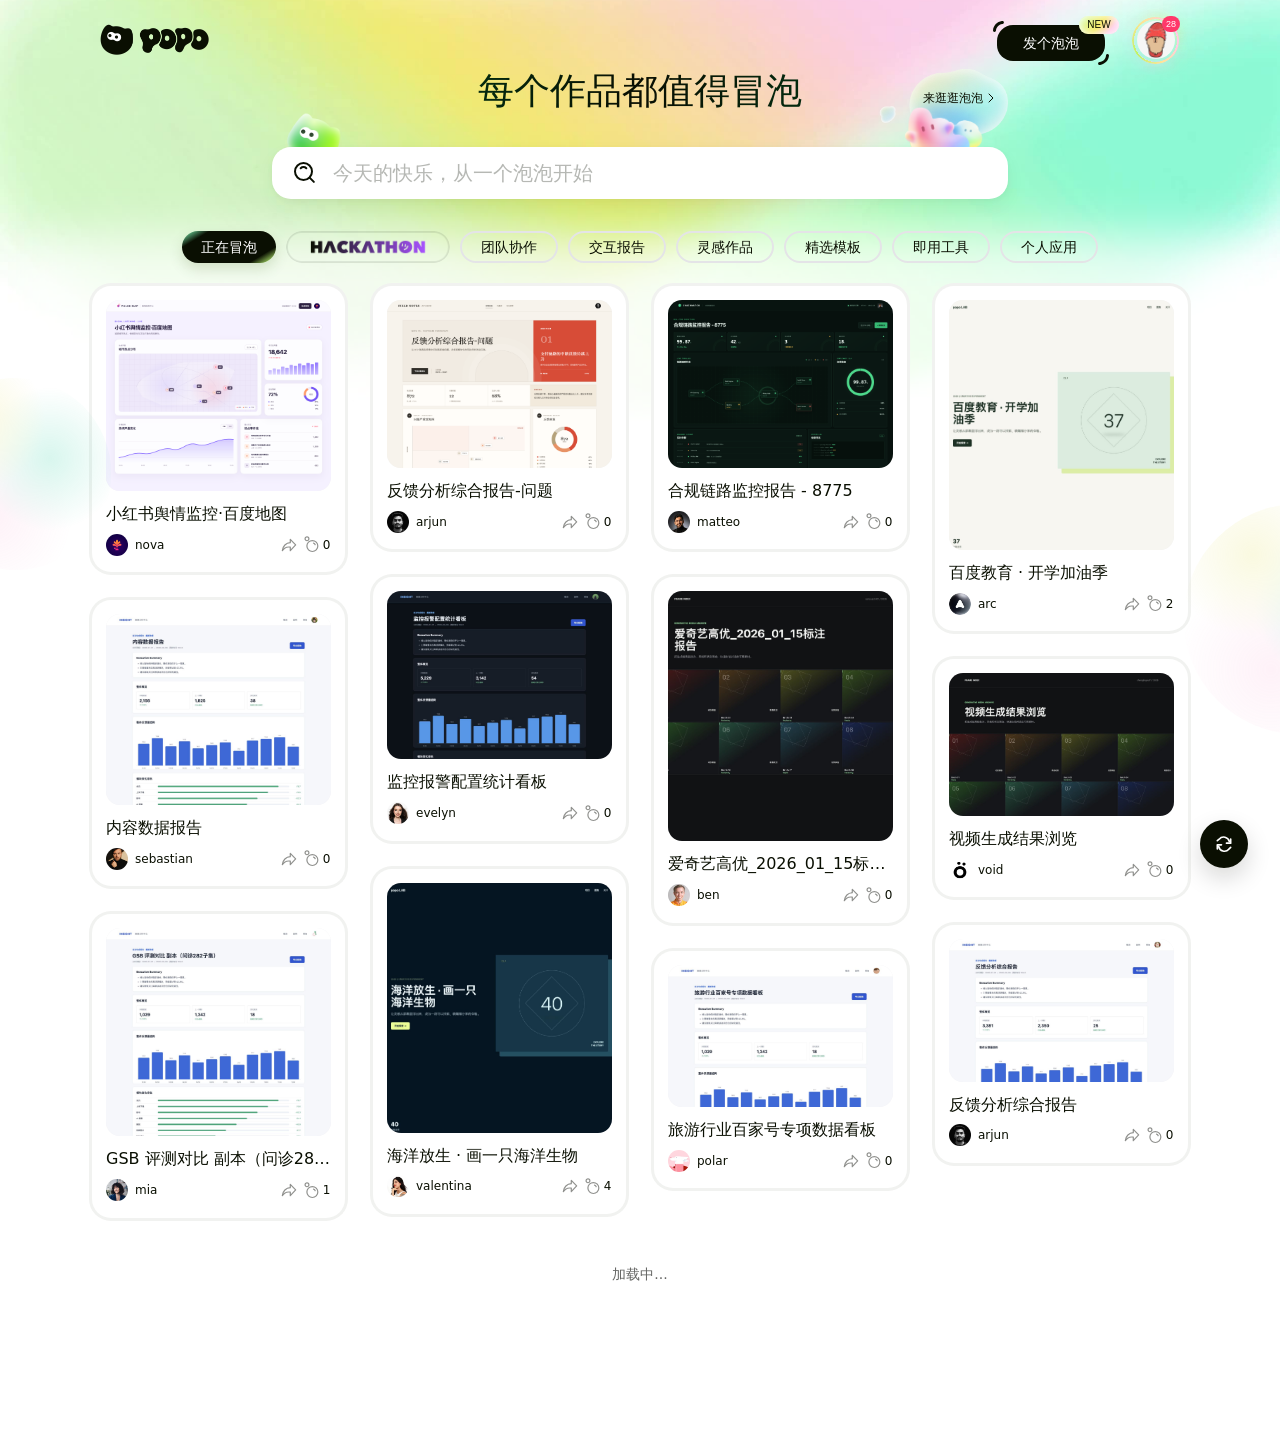
==== commit e1776c91: "Update onboarding guide and logo replay" ====
--- a/demo/index.html
+++ b/demo/index.html
@@ -6,7 +6,7 @@
     <meta name="theme-color" content="#ffffff" />
     <title>popo</title>
     <link rel="icon" type="image/svg+xml" sizes="any" href="./assets/home/popo-avatar.svg?v=1" />
-    <link rel="stylesheet" href="./styles.css?v=20260912ct" />
+    <link rel="stylesheet" href="./styles.css?v=20260912cu" />
     <link rel="stylesheet" href="./toolbar-final.css?v=20260809aa" />
     <script>
       document.addEventListener('pointerover', function (event) {
@@ -84,9 +84,8 @@
                 <iframe src="./inbox-prototype/weekly-default.html?embed=1&amp;v=20260912bj" title="消息通知" loading="eager"></iframe>
               </div>
               <div class="topbar-avatar-guide" data-avatar-guide role="status" hidden>
-                <img class="topbar-avatar-guide__bubble" src="./assets/home/avatar-guide/union.png" alt="" aria-hidden="true" />
-                <span class="topbar-avatar-guide__text">前往个人中心去查看作品、发布作品吧</span>
-                <button class="topbar-avatar-guide__close" type="button" data-close-avatar-guide aria-label="关闭个人中心引导"><span aria-hidden="true"></span></button>
+                <img class="topbar-avatar-guide__bubble" src="./assets/home/avatar-guide/personal-profile-guide.svg" alt="前往个人中心去查看作品、发布作品吧" />
+                <button class="topbar-avatar-guide__close" type="button" data-close-avatar-guide aria-label="关闭个人中心引导"></button>
               </div>
             </div>
           </div>
@@ -211,6 +210,6 @@
 
     <div class="home-action-tooltip" id="homeActionTooltip" role="tooltip" data-side="top" aria-hidden="true"></div>
     <div class="toast" id="toast" role="status" aria-live="polite"></div>
-    <script src="./app.js?v=20260912ct"></script>
+    <script src="./app.js?v=20260912cu"></script>
   </body>
 </html>
--- a/demo/styles.css
+++ b/demo/styles.css
@@ -545,21 +545,28 @@
   left: -74px;
   z-index: 20;
   width: 190px;
-  height: 94px;
+  height: 95px;
   color: #3e403c;
   animation: topbar-avatar-guide-in 380ms cubic-bezier(.34, 1.2, .64, 1) both;
 }
-.topbar-avatar-guide__bubble { position: absolute; inset: 0; width: 190px; height: 94px; pointer-events: none; user-select: none; }
-.topbar-avatar-guide__text { position: absolute; top: 27px; left: 22px; z-index: 1; width: 137px; font-size: 14px; line-height: 19.6px; }
-.topbar-avatar-guide__close { position: absolute; top: 0; left: 166px; z-index: 2; display: flex; width: 24px; height: 24px; align-items: center; justify-content: center; padding: 0; border: 0; border-radius: 50%; background: linear-gradient(118.8deg, #b8ed6e -1.8%, #f5eb66 62.83%, #ffcbe9 109.74%); box-shadow: inset 0 2px 12px rgba(255, 255, 255, .62), 0 2px 8px rgba(184, 237, 110, .28); }
-.topbar-avatar-guide__close span,
-.topbar-avatar-guide__close span::after { position: absolute; width: 12px; height: 2px; border-radius: 99px; background: #3e403c; content: ""; }
-.topbar-avatar-guide__close span { transform: rotate(45deg); }
-.topbar-avatar-guide__close span::after { transform: rotate(90deg); }
+.topbar-avatar-guide__bubble { position: absolute; inset: 0; display: block; width: 190px; height: 95px; pointer-events: none; user-select: none; }
+.topbar-avatar-guide__close { position: absolute; top: 0; left: 166px; z-index: 2; width: 24px; height: 24px; padding: 0; border: 0; border-radius: 50%; background: transparent; box-shadow: none; cursor: pointer; }
 @keyframes topbar-avatar-guide-in { from { opacity: 0; transform: translateY(6px) scale(.93); } to { opacity: 1; transform: none; } }
 
 @media (max-width: 1535px) { .topbar-avatar-guide { left: -104px; } }
 @media (max-width: 1279px) { .topbar-avatar-guide { left: -128px; } }
+
+@media (max-width: 767px) {
+  .topbar-avatar-guide {
+    top: 54px;
+    left: -128px;
+    transform-origin: 158px 0;
+  }
+}
+
+@media (prefers-reduced-motion: reduce) {
+  .topbar-avatar-guide { animation: none; }
+}
 
 @media (max-width: 640px) {
   .avatar-mailbox-popover {
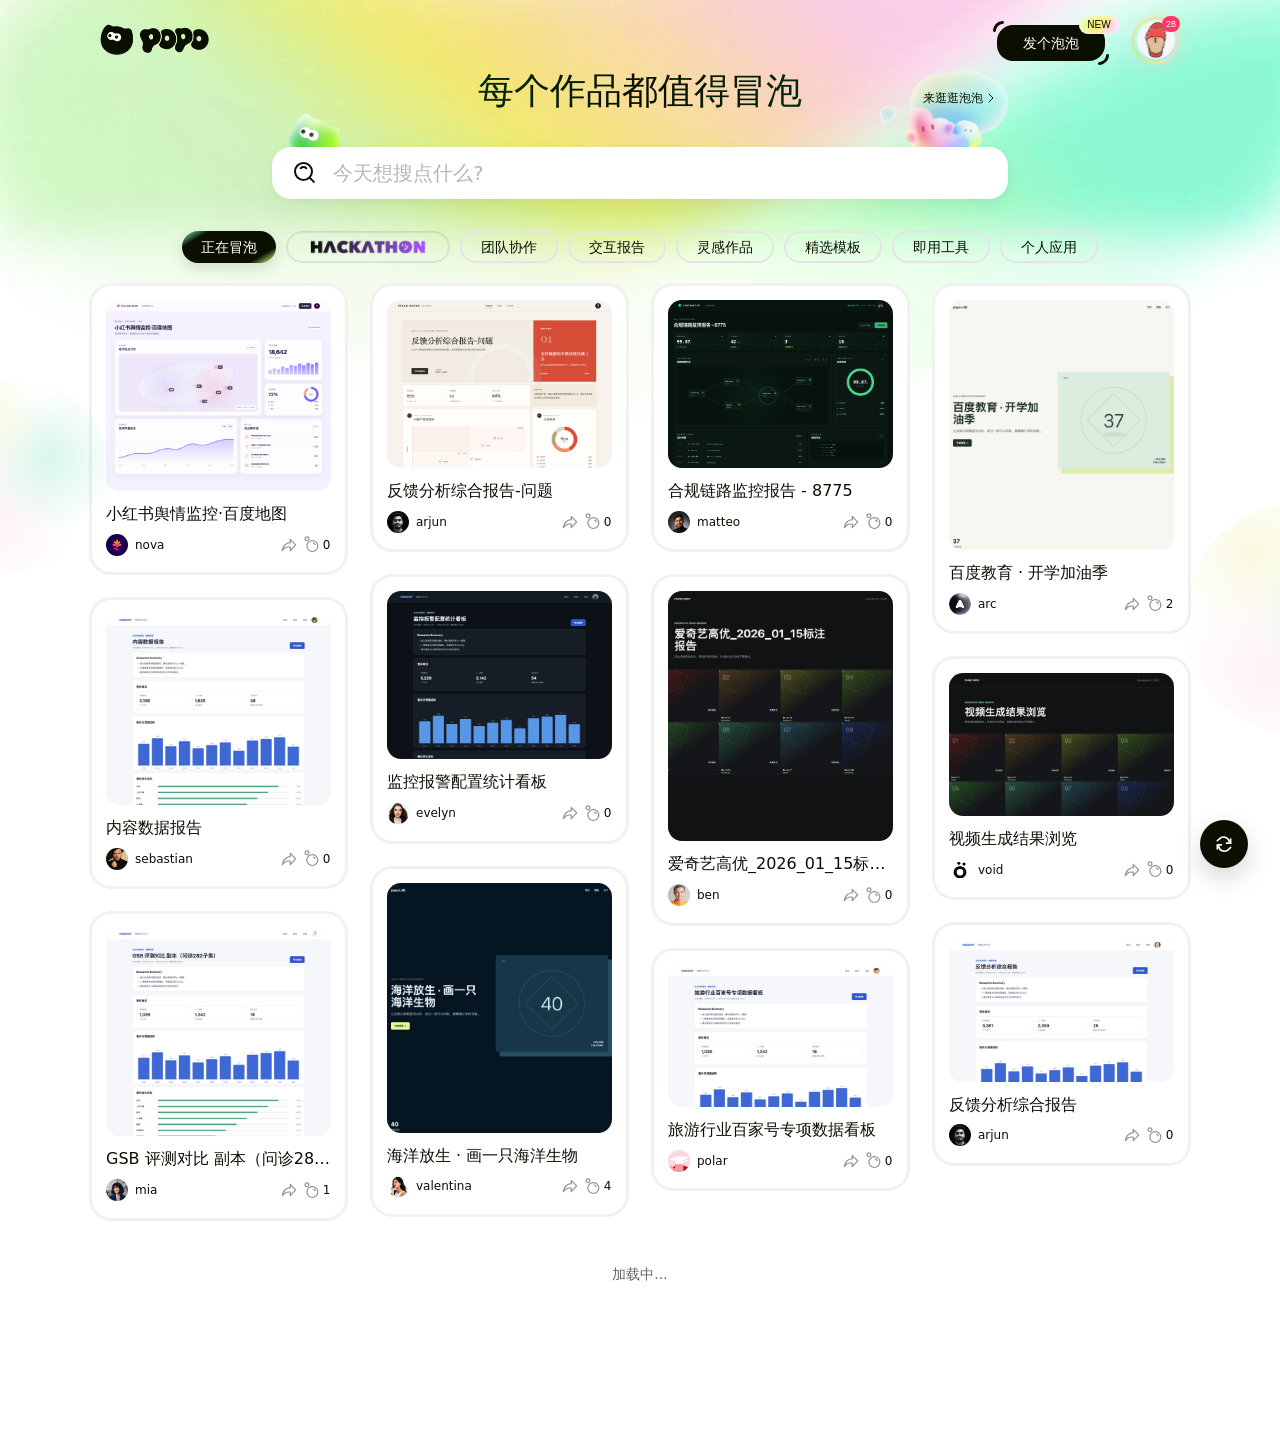
==== commit c0519db7: "Align profile guide with avatar" ====
--- a/demo/index.html
+++ b/demo/index.html
@@ -6,7 +6,7 @@
     <meta name="theme-color" content="#ffffff" />
     <title>popo</title>
     <link rel="icon" type="image/svg+xml" sizes="any" href="./assets/home/popo-avatar.svg?v=1" />
-    <link rel="stylesheet" href="./styles.css?v=20260912cu" />
+    <link rel="stylesheet" href="./styles.css?v=20260912cv" />
     <link rel="stylesheet" href="./toolbar-final.css?v=20260809aa" />
     <script>
       document.addEventListener('pointerover', function (event) {
--- a/demo/styles.css
+++ b/demo/styles.css
@@ -542,7 +542,7 @@
 .topbar-avatar-guide {
   position: absolute;
   top: 56px;
-  left: -74px;
+  right: 0;
   z-index: 20;
   width: 190px;
   height: 95px;
@@ -553,13 +553,10 @@
 .topbar-avatar-guide__close { position: absolute; top: 0; left: 166px; z-index: 2; width: 24px; height: 24px; padding: 0; border: 0; border-radius: 50%; background: transparent; box-shadow: none; cursor: pointer; }
 @keyframes topbar-avatar-guide-in { from { opacity: 0; transform: translateY(6px) scale(.93); } to { opacity: 1; transform: none; } }
 
-@media (max-width: 1535px) { .topbar-avatar-guide { left: -104px; } }
-@media (max-width: 1279px) { .topbar-avatar-guide { left: -128px; } }
-
 @media (max-width: 767px) {
   .topbar-avatar-guide {
     top: 54px;
-    left: -128px;
+    right: 0;
     transform-origin: 158px 0;
   }
 }
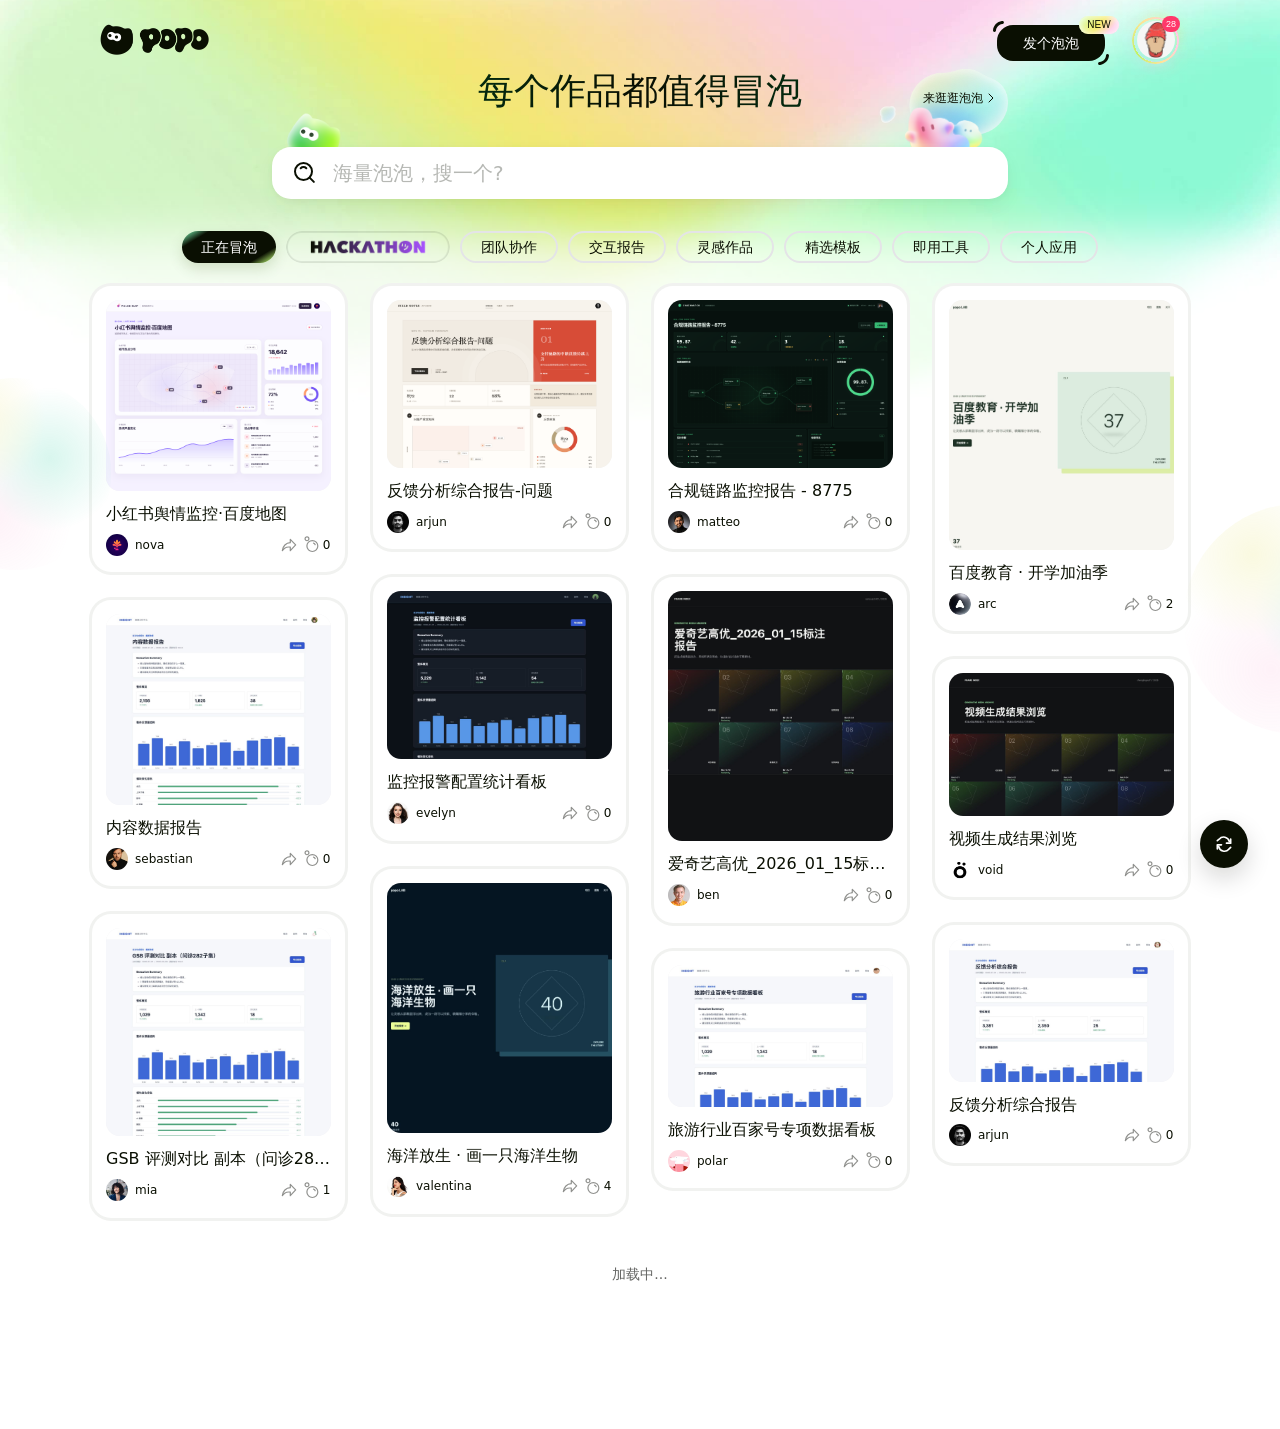
==== commit bea9c081: "Separate avatar guide and mailbox hover areas" ====
--- a/demo/index.html
+++ b/demo/index.html
@@ -6,7 +6,7 @@
     <meta name="theme-color" content="#ffffff" />
     <title>popo</title>
     <link rel="icon" type="image/svg+xml" sizes="any" href="./assets/home/popo-avatar.svg?v=1" />
-    <link rel="stylesheet" href="./styles.css?v=20260912cv" />
+    <link rel="stylesheet" href="./styles.css?v=20260912cw" />
     <link rel="stylesheet" href="./toolbar-final.css?v=20260809aa" />
     <script>
       document.addEventListener('pointerover', function (event) {
@@ -80,6 +80,7 @@
                 <img src="./assets/avatars/linyuhang.jpg" alt="linyuhang" />
                 <span class="avatar-status-badge" aria-label="28 条未读消息">28</span>
               </button>
+              <span class="avatar-mailbox-hover-bridge" aria-hidden="true"></span>
               <div class="avatar-mailbox-popover" aria-label="消息通知">
                 <iframe src="./inbox-prototype/weekly-default.html?embed=1&amp;v=20260912bj" title="消息通知" loading="eager"></iframe>
               </div>
--- a/demo/styles.css
+++ b/demo/styles.css
@@ -479,16 +479,16 @@
   z-index: 81;
 }
 
-/* 头像与浮层间的透明 Hover 桥。必须挂在头像容器上，避免被浮层的
-   overflow:hidden 裁掉；横向加宽，覆盖从头像移向浮层的自然斜向轨迹。 */
-.avatar-mailbox-root::after {
+/* 独立的透明 Hover 桥只负责连接头像与消息浮层。引导气泡虽然也在
+   头像容器内，但不会再扩大消息浮层的触发热区。 */
+.avatar-mailbox-hover-bridge {
   position: absolute;
   top: 100%;
   right: -24px;
   z-index: 81;
+  display: block;
   width: 104px;
   height: 5px;
-  content: "";
   background: transparent;
 }
 
@@ -518,20 +518,20 @@
   background: transparent;
 }
 
-.avatar-mailbox-root:hover .avatar-mailbox-popover,
-.avatar-mailbox-root:focus-within .avatar-mailbox-popover {
+.topbar-avatar-link:hover ~ .avatar-mailbox-popover,
+.topbar-avatar-link:focus-visible ~ .avatar-mailbox-popover,
+.avatar-mailbox-hover-bridge:hover ~ .avatar-mailbox-popover,
+.avatar-mailbox-popover:hover,
+.avatar-mailbox-popover:focus-within {
   visibility: visible;
   opacity: 1;
   transform: none;
   pointer-events: auto;
 }
 
-.avatar-mailbox-root:hover .topbar-avatar-glow,
-.avatar-mailbox-root:hover .avatar-status-ring,
-.avatar-mailbox-root:hover .avatar-status-badge,
-.avatar-mailbox-root:focus-within .topbar-avatar-glow,
-.avatar-mailbox-root:focus-within .avatar-status-ring,
-.avatar-mailbox-root:focus-within .avatar-status-badge {
+.avatar-mailbox-root:has(> .topbar-avatar-link:hover, > .topbar-avatar-link:focus-visible, > .avatar-mailbox-hover-bridge:hover, > .avatar-mailbox-popover:hover, > .avatar-mailbox-popover:focus-within) .topbar-avatar-glow,
+.avatar-mailbox-root:has(> .topbar-avatar-link:hover, > .topbar-avatar-link:focus-visible, > .avatar-mailbox-hover-bridge:hover, > .avatar-mailbox-popover:hover, > .avatar-mailbox-popover:focus-within) .avatar-status-ring,
+.avatar-mailbox-root:has(> .topbar-avatar-link:hover, > .topbar-avatar-link:focus-visible, > .avatar-mailbox-hover-bridge:hover, > .avatar-mailbox-popover:hover, > .avatar-mailbox-popover:focus-within) .avatar-status-badge {
   opacity: 0;
 }
 
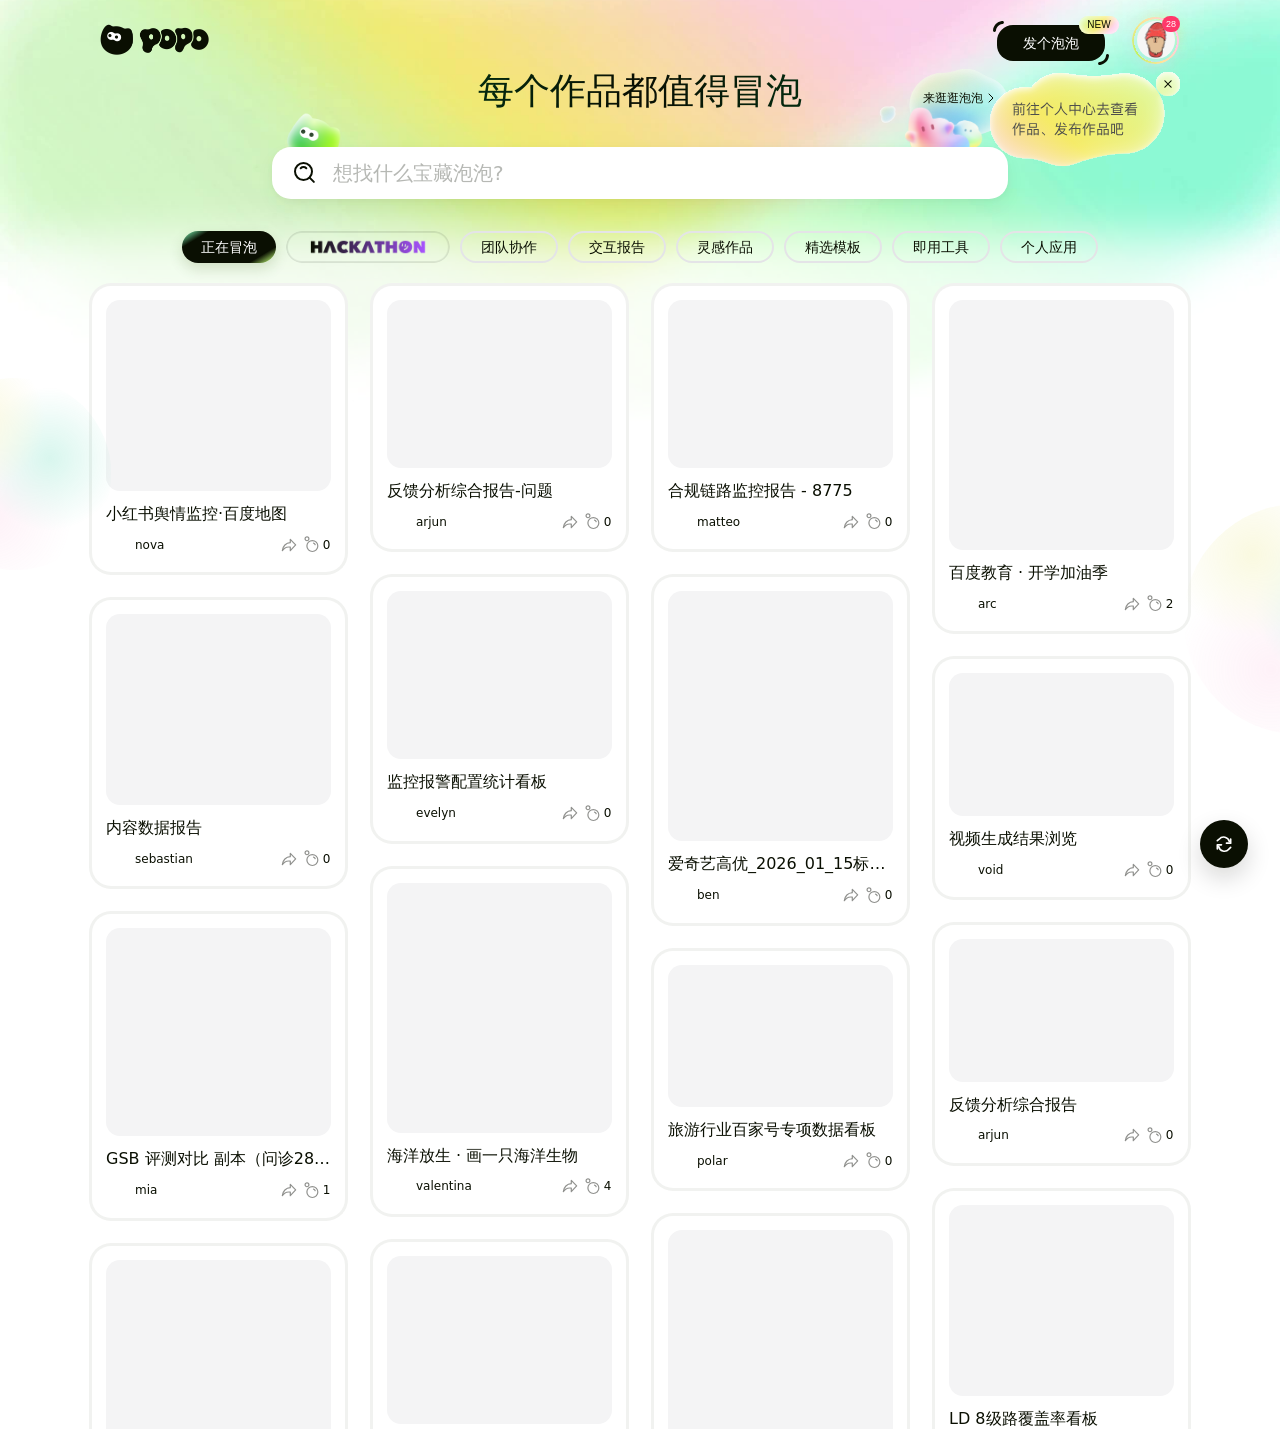
==== commit 78c8c591: "Show profile guide when onboarding finishes" ====
--- a/demo/index.html
+++ b/demo/index.html
@@ -211,6 +211,6 @@
 
     <div class="home-action-tooltip" id="homeActionTooltip" role="tooltip" data-side="top" aria-hidden="true"></div>
     <div class="toast" id="toast" role="status" aria-live="polite"></div>
-    <script src="./app.js?v=20260912cu"></script>
+    <script src="./app.js?v=20260912cx"></script>
   </body>
 </html>
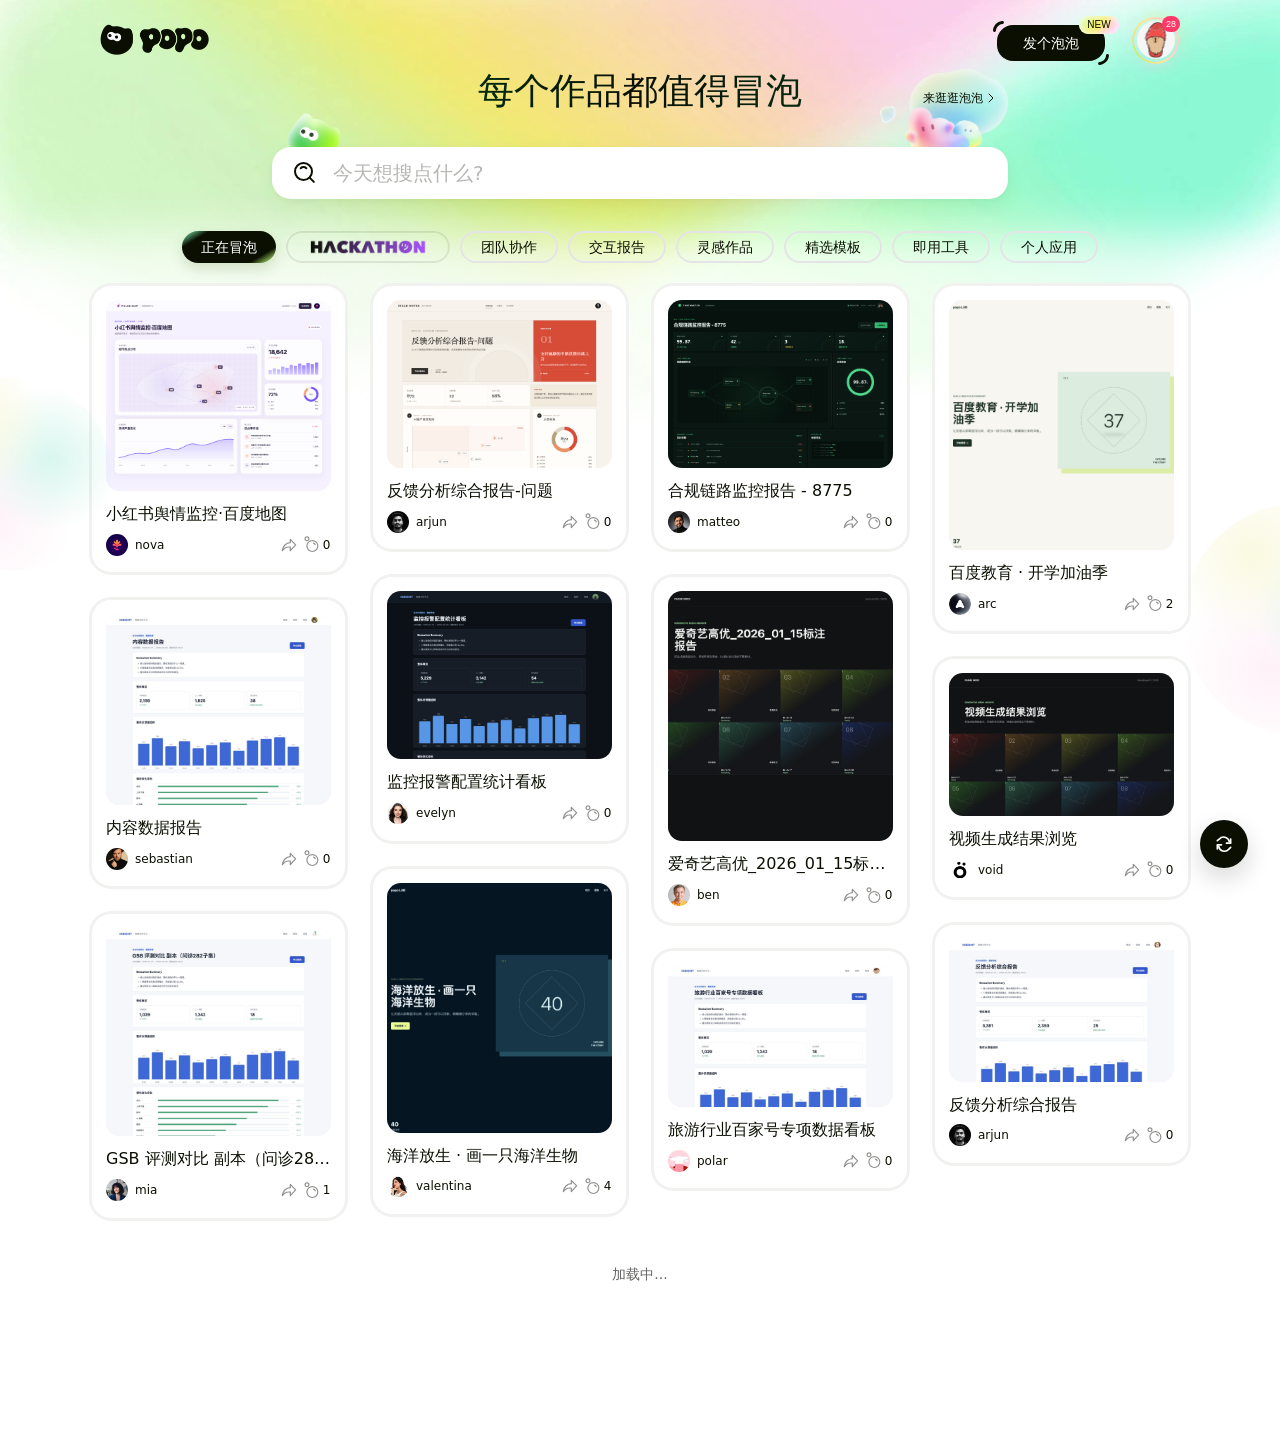
==== commit 89d7706c: "Add interactive Popo plaza preview" ====
--- a/demo/index.html
+++ b/demo/index.html
@@ -6,7 +6,7 @@
     <meta name="theme-color" content="#ffffff" />
     <title>popo</title>
     <link rel="icon" type="image/svg+xml" sizes="any" href="./assets/home/popo-avatar.svg?v=1" />
-    <link rel="stylesheet" href="./styles.css?v=20260912cw" />
+    <link rel="stylesheet" href="./styles.css?v=20260912cy" />
     <link rel="stylesheet" href="./toolbar-final.css?v=20260809aa" />
     <script>
       document.addEventListener('pointerover', function (event) {
@@ -209,8 +209,27 @@
       </section>
     </div>
 
+    <div class="plaza-backdrop" id="plazaModal" hidden>
+      <section class="plaza-dialog" role="dialog" aria-modal="true" aria-label="泡泡广场">
+        <button class="plaza-close" type="button" data-close-plaza aria-label="关闭泡泡广场">
+          <img src="./assets/plaza/close.svg" alt="" />
+        </button>
+        <div class="plaza-stage">
+          <img class="plaza-platform" src="./assets/plaza/platform@4x.png" alt="" aria-hidden="true" />
+          <img class="plaza-feature plaza-feature-wish" src="./assets/plaza/wishing-pool.svg" alt="许愿池：许下想法，共建未来" />
+          <img class="plaza-feature plaza-feature-new" src="./assets/plaza/new-arrivals.svg" alt="冒泡上新：发现最新功能，抢先体验" />
+          <img class="plaza-feature plaza-feature-qa" src="./assets/plaza/q-and-a.svg" alt="有问必答：提问与解答，互帮互助" />
+          <img class="plaza-feature plaza-feature-group" src="./assets/plaza/group-guide.svg" alt="进群冒泡，群号 13001998" />
+          <button class="plaza-hotspot plaza-hotspot-wish" type="button" data-plaza-action="wish" aria-label="进入许愿池"></button>
+          <button class="plaza-hotspot plaza-hotspot-new" type="button" data-plaza-action="new" aria-label="进入冒泡上新"></button>
+          <button class="plaza-hotspot plaza-hotspot-qa" type="button" data-plaza-action="qa" aria-label="进入有问必答"></button>
+          <button class="plaza-hotspot plaza-hotspot-group" type="button" data-plaza-action="group" aria-label="进群冒泡，群号 13001998"></button>
+        </div>
+      </section>
+    </div>
+
     <div class="home-action-tooltip" id="homeActionTooltip" role="tooltip" data-side="top" aria-hidden="true"></div>
     <div class="toast" id="toast" role="status" aria-live="polite"></div>
-    <script src="./app.js?v=20260912cx"></script>
+    <script src="./app.js?v=20260912cy"></script>
   </body>
 </html>
--- a/demo/styles.css
+++ b/demo/styles.css
@@ -2509,6 +2509,124 @@
 }
 
 /* Multi-page demo shell */
+.plaza-open { overflow: hidden; }
+
+.plaza-backdrop {
+  position: fixed;
+  inset: 0;
+  z-index: 180;
+  display: grid;
+  place-items: center;
+  padding: 88px 32px 32px;
+  background: rgba(10, 15, 2, .34);
+  backdrop-filter: blur(10px);
+  -webkit-backdrop-filter: blur(10px);
+  animation: plaza-backdrop-in 220ms ease both;
+}
+
+.plaza-backdrop[hidden] { display: none; }
+
+.plaza-dialog {
+  position: relative;
+  width: min(954px, calc(100vw - 64px));
+  border-radius: 44px;
+  outline: none;
+  animation: plaza-dialog-in 360ms cubic-bezier(.16, 1, .3, 1) both;
+}
+
+.plaza-close {
+  position: absolute;
+  right: 0;
+  bottom: calc(100% + 35px);
+  z-index: 3;
+  display: grid;
+  width: 32px;
+  height: 32px;
+  place-items: center;
+  padding: 0;
+  border: 0;
+  border-radius: 50%;
+  background: transparent;
+  transition: transform 180ms ease;
+}
+
+.plaza-close:hover { transform: rotate(6deg) scale(1.06); }
+.plaza-close:focus-visible { outline: 2px solid #0a0f02; outline-offset: 3px; }
+.plaza-close img { display: block; width: 32px; height: 32px; }
+
+.plaza-stage {
+  position: relative;
+  width: 100%;
+  aspect-ratio: 954 / 402;
+  overflow: hidden;
+  border: 1px solid rgba(10, 15, 2, .06);
+  border-radius: 44px;
+  background: rgba(255, 255, 255, .97);
+  box-shadow: 0 32px 90px rgba(10, 15, 2, .22), inset 0 1px rgba(255, 255, 255, .86);
+}
+
+.plaza-platform,
+.plaza-feature {
+  position: absolute;
+  display: block;
+  pointer-events: none;
+  user-select: none;
+}
+
+.plaza-platform { left: 0; top: 22.14%; width: 100%; height: auto; }
+.plaza-feature-wish { left: 0; top: 0; width: 38.36%; }
+.plaza-feature-new { left: 23.06%; top: 0; width: 49.37%; }
+.plaza-feature-qa { left: 57.65%; top: 0; width: 38.26%; }
+.plaza-feature-group { left: 80.19%; top: 35.32%; width: 19.81%; }
+
+.plaza-hotspot {
+  position: absolute;
+  z-index: 2;
+  padding: 0;
+  border: 0;
+  border-radius: 32px;
+  background: transparent;
+  cursor: pointer;
+}
+
+.plaza-hotspot::after {
+  position: absolute;
+  inset: 8%;
+  border-radius: inherit;
+  background: rgba(255, 255, 255, 0);
+  box-shadow: 0 12px 28px rgba(74, 77, 199, 0);
+  content: "";
+  transition: background 180ms ease, box-shadow 180ms ease, transform 180ms ease;
+}
+
+.plaza-hotspot:hover::after,
+.plaza-hotspot:focus-visible::after {
+  background: rgba(255, 255, 255, .08);
+  box-shadow: 0 14px 32px rgba(74, 77, 199, .12);
+  transform: translateY(-3px) scale(1.025);
+}
+
+.plaza-hotspot:focus-visible { outline: 2px solid #0a0f02; outline-offset: 2px; }
+.plaza-hotspot-wish { top: 4%; left: 1%; width: 36%; height: 70%; }
+.plaza-hotspot-new { top: 1%; left: 26%; width: 40%; height: 88%; }
+.plaza-hotspot-qa { top: 4%; left: 56%; width: 34%; height: 70%; }
+.plaza-hotspot-group { top: 39%; right: 1%; width: 18%; height: 50%; }
+
+@keyframes plaza-backdrop-in { from { opacity: 0; } }
+@keyframes plaza-dialog-in { from { opacity: 0; transform: translateY(18px) scale(.97); } }
+
+@media (max-width: 700px) {
+  .plaza-backdrop { padding: 78px 16px 24px; }
+  .plaza-dialog { width: calc(100vw - 32px); border-radius: 28px; }
+  .plaza-stage { border-radius: 28px; }
+  .plaza-close { bottom: calc(100% + 35px); }
+}
+
+@media (prefers-reduced-motion: reduce) {
+  .plaza-backdrop, .plaza-dialog { animation: none; }
+  .plaza-close, .plaza-hotspot::after { transition: none; }
+}
+
 .route-page {
   min-height: 100vh;
   background: #fff;
